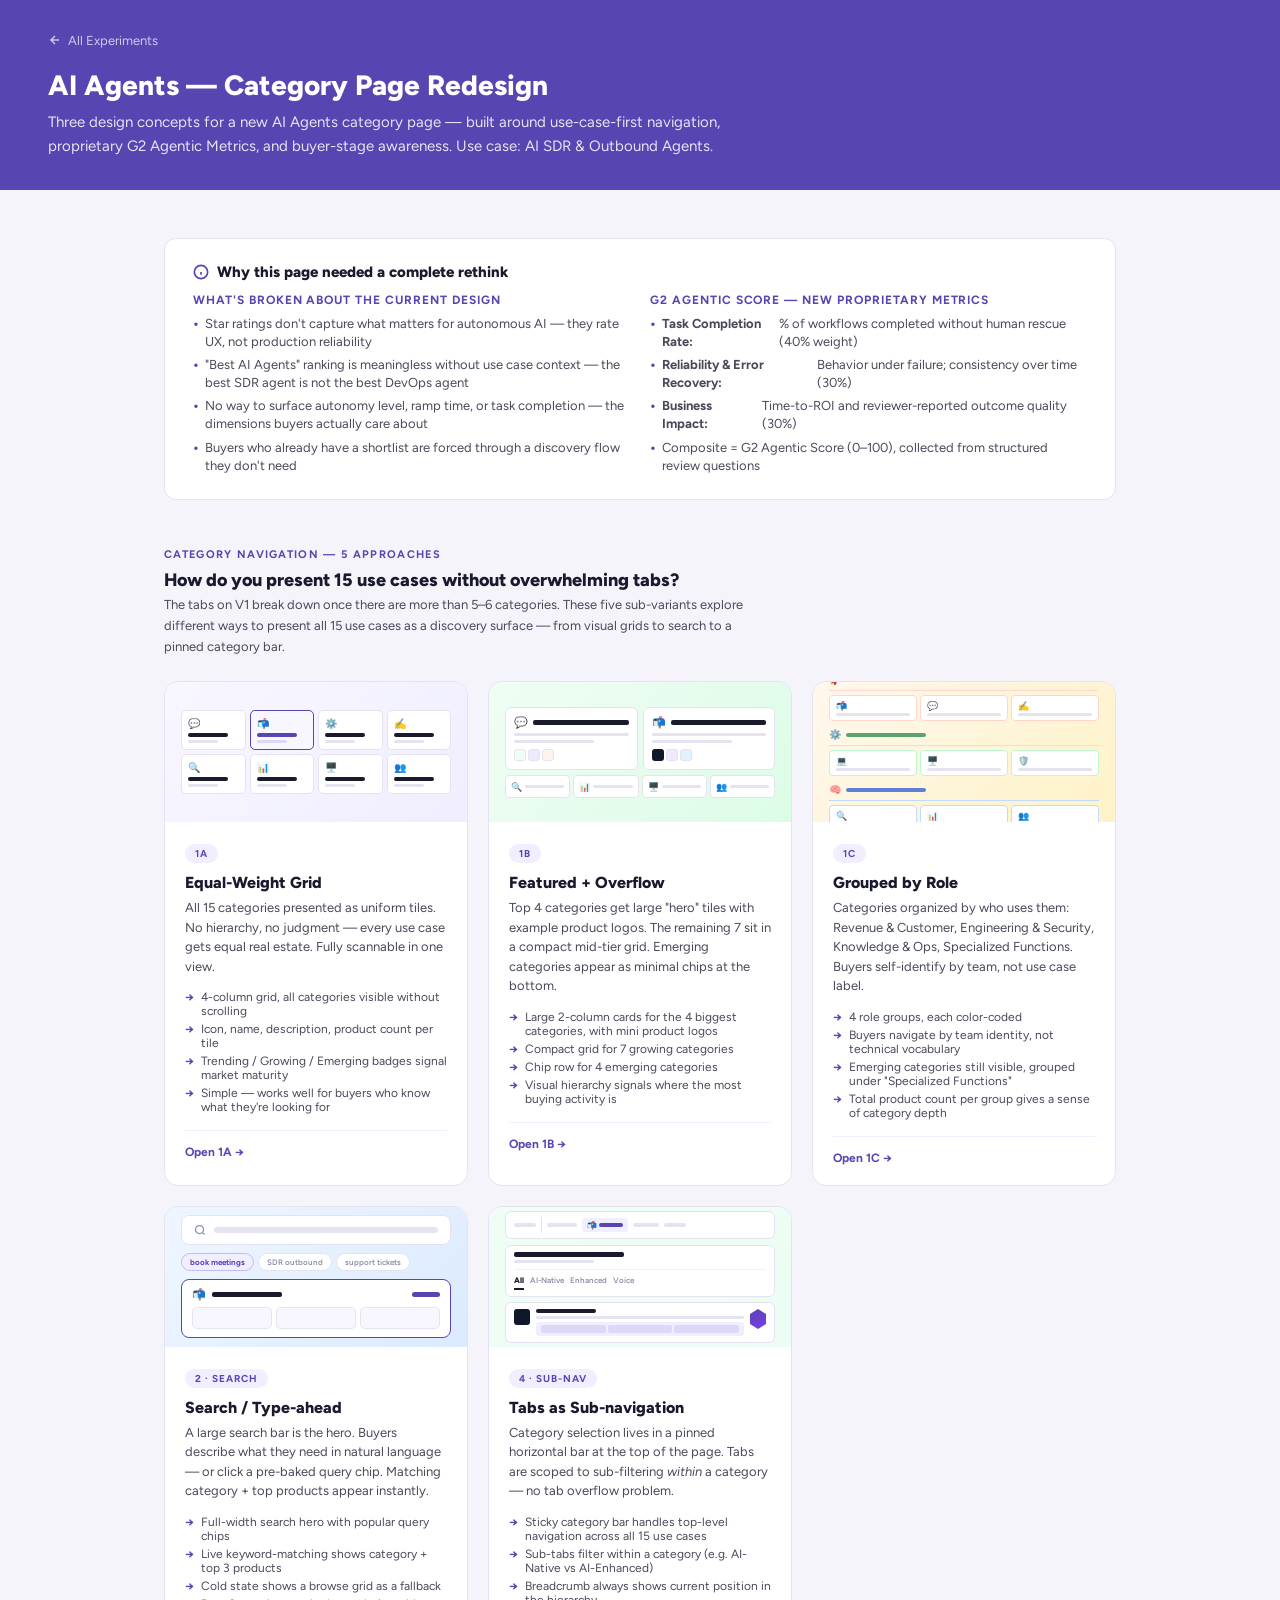
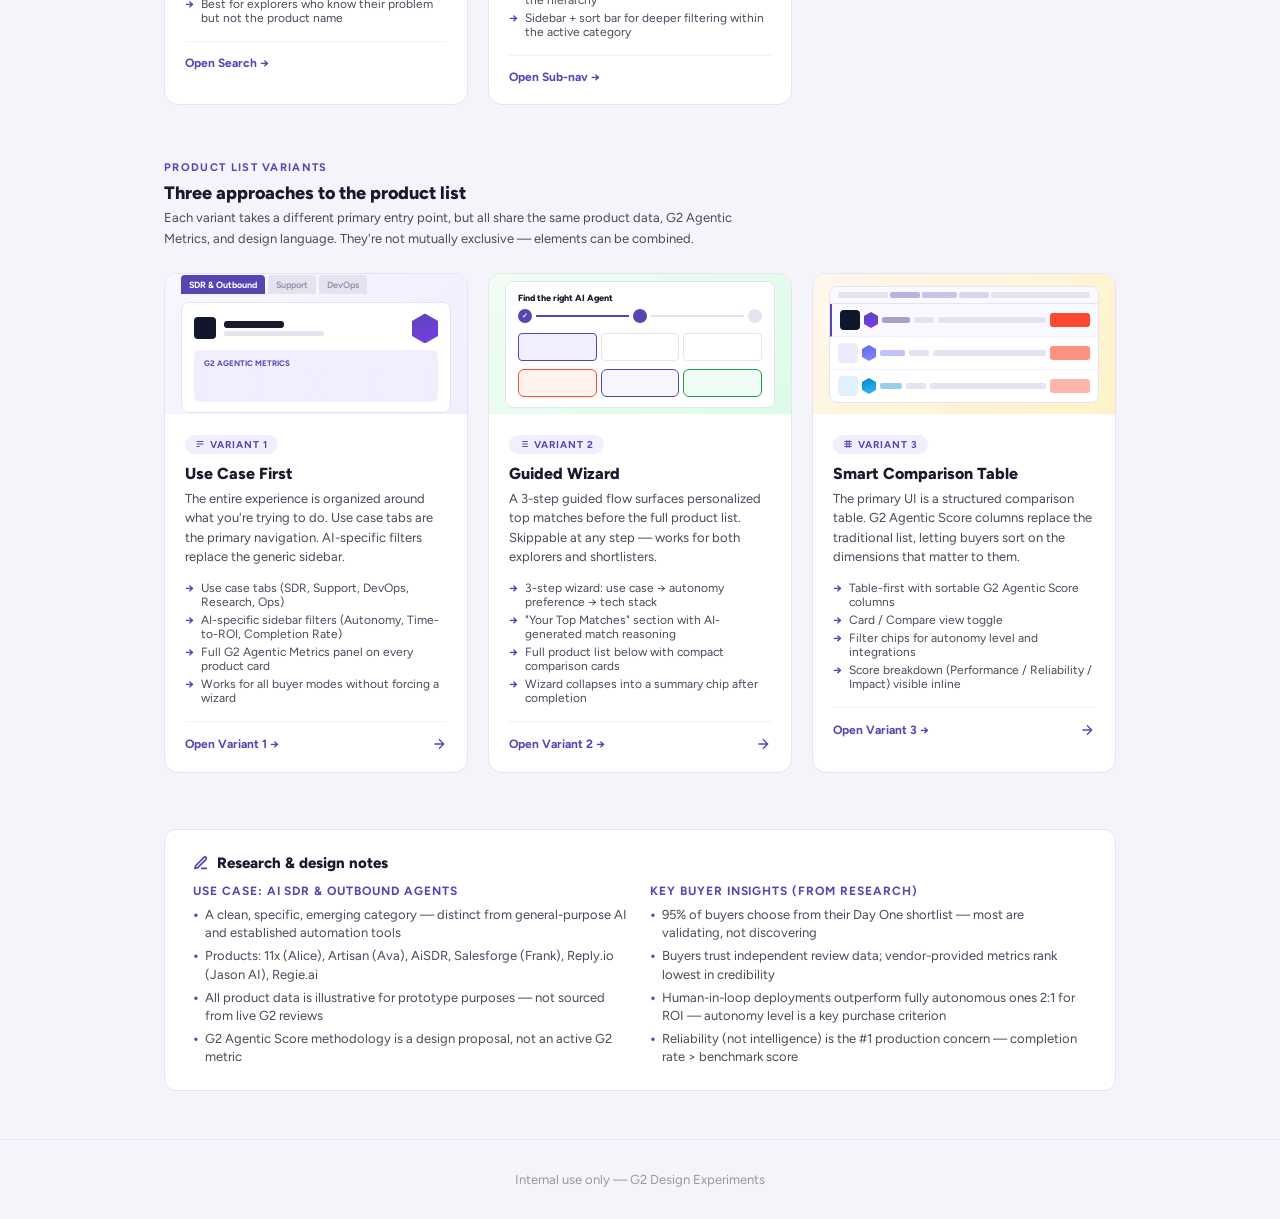
==== ai-agents/index.html @ 3d96dbea "Add Search/Type-ahead (v2-search) and Tabs-as-Sub-nav (v4-tabs-subnav) category navigation variants " ====
<!DOCTYPE html>
<html lang="en">
<head>
  <meta charset="utf-8" />
  <meta name="viewport" content="width=device-width, initial-scale=1" />
  <title>AI Agents Category Page — G2 Design Experiments</title>
  <link rel="preconnect" href="https://fonts.googleapis.com">
  <link href="https://fonts.googleapis.com/css2?family=Figtree:wght@400;500;600;700;800;900&display=swap" rel="stylesheet">
  <style>
    * { box-sizing: border-box; margin: 0; padding: 0; }
    body { font-family: Figtree, sans-serif; background: #f5f4fb; color: #1a1a2e; }
    header { background: #5746b2; color: white; padding: 32px 48px; }
    header a { color: rgba(255,255,255,0.7); text-decoration: none; font-size: 13px; display: inline-flex; align-items: center; gap: 6px; margin-bottom: 20px; }
    header a:hover { color: white; }
    header h1 { font-size: 28px; font-weight: 800; margin-bottom: 8px; }
    header .subtitle { font-size: 15px; opacity: 0.85; line-height: 1.6; max-width: 680px; }
    main { max-width: 1000px; margin: 48px auto; padding: 0 24px; }

    .section-label { font-size: 11px; font-weight: 700; text-transform: uppercase; letter-spacing: 0.12em; color: #5746b2; margin-bottom: 8px; }
    .section-title { font-size: 18px; font-weight: 800; color: #1a1a2e; margin-bottom: 4px; }
    .section-desc { font-size: 13px; color: #49495a; line-height: 1.6; margin-bottom: 24px; max-width: 600px; }

    /* Variant cards */
    .variants { display: grid; grid-template-columns: repeat(3, 1fr); gap: 20px; margin-bottom: 56px; }
    .variant-card { background: white; border: 1.5px solid #e5e3f0; border-radius: 14px; overflow: hidden; text-decoration: none; color: inherit; display: block; transition: border-color 0.15s, box-shadow 0.15s; }
    .variant-card:hover { border-color: #5746b2; box-shadow: 0 6px 24px rgba(87,70,178,0.14); }
    .variant-preview { height: 140px; display: flex; align-items: center; justify-content: center; padding: 16px; position: relative; overflow: hidden; }
    .variant-body { padding: 20px; }
    .variant-tag { display: inline-flex; align-items: center; gap: 5px; font-size: 10px; font-weight: 700; text-transform: uppercase; letter-spacing: 0.1em; background: #f0eeff; color: #5746b2; border-radius: 20px; padding: 3px 10px; margin-bottom: 10px; }
    .variant-card:hover .variant-tag { background: #5746b2; color: white; }
    .variant-title { font-size: 16px; font-weight: 800; margin-bottom: 6px; }
    .variant-desc { font-size: 13px; color: #49495a; line-height: 1.5; margin-bottom: 14px; }
    .variant-features { list-style: none; display: flex; flex-direction: column; gap: 4px; }
    .variant-features li { font-size: 12px; color: #49495a; display: flex; align-items: flex-start; gap: 7px; }
    .variant-features li::before { content: '→'; color: #5746b2; font-weight: 700; flex-shrink: 0; }
    .variant-cta { display: flex; align-items: center; justify-content: space-between; margin-top: 16px; padding-top: 14px; border-top: 1px solid #f0eeff; }
    .variant-cta span { font-size: 12px; font-weight: 700; color: #5746b2; }
    .variant-cta svg { color: #5746b2; }

    /* Mini preview mockups */
    .mock-card { background: white; border: 1px solid #e5e3f0; border-radius: 8px; padding: 10px 12px; width: 100%; }
    .mock-row { display: flex; align-items: center; gap: 8px; margin-bottom: 7px; }
    .mock-logo { width: 22px; height: 22px; border-radius: 4px; flex-shrink: 0; }
    .mock-name { height: 7px; background: #1a1a2e; border-radius: 3px; width: 60px; }
    .mock-badge { height: 7px; background: #ff492c; border-radius: 3px; width: 28px; opacity: 0.7; }
    .mock-score { width: 26px; height: 30px; clip-path: polygon(50% 0%, 100% 25%, 100% 75%, 50% 100%, 0% 75%, 0% 25%); background: linear-gradient(160deg,#5746b2,#7c3aed); margin-left: auto; }
    .mock-metric-row { display: flex; gap: 4px; margin-top: 6px; }
    .mock-metric { background: #f0eeff; border-radius: 4px; flex: 1; height: 20px; }
    .mock-bar-track { background: #e5e3f0; height: 3px; border-radius: 2px; margin-top: 5px; }
    .mock-bar { background: #5746b2; height: 100%; border-radius: 2px; }

    .mock-wizard { background: white; border: 1px solid #e5e3f0; border-radius: 8px; padding: 10px 12px; width: 100%; }
    .mock-steps { display: flex; gap: 4px; align-items: center; margin-bottom: 10px; }
    .mock-step-circle { width: 14px; height: 14px; border-radius: 50%; }
    .mock-step-line { flex: 1; height: 2px; background: #e5e3f0; }
    .mock-tiles { display: grid; grid-template-columns: repeat(3, 1fr); gap: 4px; margin-bottom: 8px; }
    .mock-tile { border: 1px solid #e5e3f0; border-radius: 4px; height: 28px; }
    .mock-tile.sel { border-color: #5746b2; background: #f0eeff; }
    .mock-match-row { display: flex; gap: 4px; }
    .mock-match { flex: 1; border: 1.5px solid #5746b2; border-radius: 6px; height: 28px; background: #f8f7ff; }

    .mock-table { background: white; border: 1px solid #e5e3f0; border-radius: 8px; overflow: hidden; width: 100%; }
    .mock-thead { background: #faf9ff; display: flex; gap: 2px; padding: 5px 8px; border-bottom: 1px solid #e5e3f0; }
    .mock-th { height: 6px; background: #e5e3f0; border-radius: 2px; }
    .mock-trow { display: flex; align-items: center; gap: 4px; padding: 6px 8px; border-bottom: 1px solid #f0eeff; }
    .mock-trow:last-child { border-bottom: none; }
    .mock-trow.highlight { background: #faf9ff; border-left: 2px solid #5746b2; }
    .mock-cell { height: 6px; background: #e5e3f0; border-radius: 2px; }
    .mock-hex-sm { width: 14px; height: 16px; clip-path: polygon(50% 0%, 100% 25%, 100% 75%, 50% 100%, 0% 75%, 0% 25%); background: linear-gradient(160deg,#5746b2,#7c3aed); flex-shrink: 0; }

    /* Context box */
    .context-box { background: white; border: 1.5px solid #e5e3f0; border-radius: 12px; padding: 24px 28px; margin-bottom: 48px; }
    .context-box h3 { font-size: 15px; font-weight: 800; margin-bottom: 12px; display: flex; align-items: center; gap: 8px; }
    .context-grid { display: grid; grid-template-columns: 1fr 1fr; gap: 20px; }
    .context-col h4 { font-size: 12px; font-weight: 700; text-transform: uppercase; letter-spacing: 0.08em; color: #5746b2; margin-bottom: 8px; }
    .context-col ul { list-style: none; display: flex; flex-direction: column; gap: 5px; }
    .context-col li { font-size: 13px; color: #49495a; display: flex; align-items: flex-start; gap: 6px; line-height: 1.4; }
    .context-col li::before { content: '•'; color: #5746b2; font-weight: 900; flex-shrink: 0; }

    footer { text-align: center; padding: 32px; font-size: 13px; color: #999; border-top: 1px solid #e5e3f0; margin-top: 32px; }
  </style>
</head>
<body>

<header>
  <a href="../index.html">
    <svg width="14" height="14" viewBox="0 0 24 24" fill="none" stroke="currentColor" stroke-width="2.5"><path d="M19 12H5M12 19l-7-7 7-7"/></svg>
    All Experiments
  </a>
  <h1>AI Agents — Category Page Redesign</h1>
  <p class="subtitle">Three design concepts for a new AI Agents category page — built around use-case-first navigation, proprietary G2 Agentic Metrics, and buyer-stage awareness. Use case: AI SDR &amp; Outbound Agents.</p>
</header>

<main>

  <!-- Context -->
  <div class="context-box">
    <h3>
      <svg width="16" height="16" viewBox="0 0 24 24" fill="none" stroke="#5746b2" stroke-width="2.5"><circle cx="12" cy="12" r="10"/><path d="M12 16v-4M12 8h.01"/></svg>
      Why this page needed a complete rethink
    </h3>
    <div class="context-grid">
      <div class="context-col">
        <h4>What's broken about the current design</h4>
        <ul>
          <li>Star ratings don't capture what matters for autonomous AI — they rate UX, not production reliability</li>
          <li>"Best AI Agents" ranking is meaningless without use case context — the best SDR agent is not the best DevOps agent</li>
          <li>No way to surface autonomy level, ramp time, or task completion — the dimensions buyers actually care about</li>
          <li>Buyers who already have a shortlist are forced through a discovery flow they don't need</li>
        </ul>
      </div>
      <div class="context-col">
        <h4>G2 Agentic Score — new proprietary metrics</h4>
        <ul>
          <li><strong>Task Completion Rate:</strong> % of workflows completed without human rescue (40% weight)</li>
          <li><strong>Reliability &amp; Error Recovery:</strong> Behavior under failure; consistency over time (30%)</li>
          <li><strong>Business Impact:</strong> Time-to-ROI and reviewer-reported outcome quality (30%)</li>
          <li>Composite = G2 Agentic Score (0–100), collected from structured review questions</li>
        </ul>
      </div>
    </div>
  </div>

  <!-- Category Navigation Sub-variants -->
  <div class="section-label">Category Navigation — 5 Approaches</div>
  <div class="section-title">How do you present 15 use cases without overwhelming tabs?</div>
  <p class="section-desc">The tabs on V1 break down once there are more than 5–6 categories. These five sub-variants explore different ways to present all 15 use cases as a discovery surface — from visual grids to search to a pinned category bar.</p>

  <div class="variants" style="margin-bottom:56px;grid-template-columns:repeat(3,1fr);">

    <!-- 1A -->
    <a class="variant-card" href="./v1a-category-grid.html">
      <div class="variant-preview" style="background:linear-gradient(135deg,#f8f7ff,#f0eeff);">
        <div style="width:100%;">
          <div style="display:grid;grid-template-columns:repeat(4,1fr);gap:4px;">
            <div style="background:white;border:1px solid #e5e3f0;border-radius:5px;padding:6px;display:flex;flex-direction:column;gap:3px;">
              <div style="font-size:10px;">💬</div>
              <div style="height:4px;background:#1a1a2e;border-radius:2px;width:80%;"></div>
              <div style="height:3px;background:#e5e3f0;border-radius:2px;width:60%;"></div>
            </div>
            <div style="background:white;border:1.5px solid #5746b2;border-radius:5px;padding:6px;display:flex;flex-direction:column;gap:3px;background:#f8f7ff;">
              <div style="font-size:10px;">📬</div>
              <div style="height:4px;background:#5746b2;border-radius:2px;width:80%;"></div>
              <div style="height:3px;background:#ddd8f8;border-radius:2px;width:60%;"></div>
            </div>
            <div style="background:white;border:1px solid #e5e3f0;border-radius:5px;padding:6px;display:flex;flex-direction:column;gap:3px;">
              <div style="font-size:10px;">⚙️</div>
              <div style="height:4px;background:#1a1a2e;border-radius:2px;width:80%;"></div>
              <div style="height:3px;background:#e5e3f0;border-radius:2px;width:60%;"></div>
            </div>
            <div style="background:white;border:1px solid #e5e3f0;border-radius:5px;padding:6px;display:flex;flex-direction:column;gap:3px;">
              <div style="font-size:10px;">✍️</div>
              <div style="height:4px;background:#1a1a2e;border-radius:2px;width:80%;"></div>
              <div style="height:3px;background:#e5e3f0;border-radius:2px;width:60%;"></div>
            </div>
            <div style="background:white;border:1px solid #e5e3f0;border-radius:5px;padding:6px;display:flex;flex-direction:column;gap:3px;">
              <div style="font-size:10px;">🔍</div>
              <div style="height:4px;background:#1a1a2e;border-radius:2px;width:80%;"></div>
              <div style="height:3px;background:#e5e3f0;border-radius:2px;width:60%;"></div>
            </div>
            <div style="background:white;border:1px solid #e5e3f0;border-radius:5px;padding:6px;display:flex;flex-direction:column;gap:3px;">
              <div style="font-size:10px;">📊</div>
              <div style="height:4px;background:#1a1a2e;border-radius:2px;width:80%;"></div>
              <div style="height:3px;background:#e5e3f0;border-radius:2px;width:60%;"></div>
            </div>
            <div style="background:white;border:1px solid #e5e3f0;border-radius:5px;padding:6px;display:flex;flex-direction:column;gap:3px;">
              <div style="font-size:10px;">🖥️</div>
              <div style="height:4px;background:#1a1a2e;border-radius:2px;width:80%;"></div>
              <div style="height:3px;background:#e5e3f0;border-radius:2px;width:60%;"></div>
            </div>
            <div style="background:white;border:1px solid #e5e3f0;border-radius:5px;padding:6px;display:flex;flex-direction:column;gap:3px;">
              <div style="font-size:10px;">👥</div>
              <div style="height:4px;background:#1a1a2e;border-radius:2px;width:80%;"></div>
              <div style="height:3px;background:#e5e3f0;border-radius:2px;width:60%;"></div>
            </div>
          </div>
        </div>
      </div>
      <div class="variant-body">
        <div class="variant-tag">1A</div>
        <div class="variant-title">Equal-Weight Grid</div>
        <div class="variant-desc">All 15 categories presented as uniform tiles. No hierarchy, no judgment — every use case gets equal real estate. Fully scannable in one view.</div>
        <ul class="variant-features">
          <li>4-column grid, all categories visible without scrolling</li>
          <li>Icon, name, description, product count per tile</li>
          <li>Trending / Growing / Emerging badges signal market maturity</li>
          <li>Simple — works well for buyers who know what they're looking for</li>
        </ul>
        <div class="variant-cta"><span>Open 1A →</span></div>
      </div>
    </a>

    <!-- 1B -->
    <a class="variant-card" href="./v1b-featured-grid.html">
      <div class="variant-preview" style="background:linear-gradient(135deg,#f0fdf4,#dcfce7);">
        <div style="width:100%;">
          <div style="display:grid;grid-template-columns:1fr 1fr;gap:5px;margin-bottom:5px;">
            <div style="background:white;border:1.5px solid #e5e3f0;border-radius:6px;padding:8px;display:flex;flex-direction:column;gap:4px;">
              <div style="display:flex;align-items:center;gap:5px;">
                <div style="font-size:11px;">💬</div>
                <div style="height:5px;background:#1a1a2e;border-radius:2px;flex:1;"></div>
              </div>
              <div style="height:3px;background:#e5e3f0;border-radius:2px;"></div>
              <div style="height:3px;background:#e5e3f0;border-radius:2px;width:70%;"></div>
              <div style="display:flex;gap:2px;margin-top:2px;">
                <div style="width:12px;height:12px;border-radius:3px;background:#f0fdf4;border:1px solid #e5e3f0;"></div>
                <div style="width:12px;height:12px;border-radius:3px;background:#ede9fe;border:1px solid #e5e3f0;"></div>
                <div style="width:12px;height:12px;border-radius:3px;background:#fff3f0;border:1px solid #e5e3f0;"></div>
              </div>
            </div>
            <div style="background:white;border:1.5px solid #e5e3f0;border-radius:6px;padding:8px;display:flex;flex-direction:column;gap:4px;">
              <div style="display:flex;align-items:center;gap:5px;">
                <div style="font-size:11px;">📬</div>
                <div style="height:5px;background:#1a1a2e;border-radius:2px;flex:1;"></div>
              </div>
              <div style="height:3px;background:#e5e3f0;border-radius:2px;"></div>
              <div style="height:3px;background:#e5e3f0;border-radius:2px;width:70%;"></div>
              <div style="display:flex;gap:2px;margin-top:2px;">
                <div style="width:12px;height:12px;border-radius:3px;background:#0f172a;"></div>
                <div style="width:12px;height:12px;border-radius:3px;background:#ede9fe;border:1px solid #e5e3f0;"></div>
                <div style="width:12px;height:12px;border-radius:3px;background:#e0f2fe;border:1px solid #e5e3f0;"></div>
              </div>
            </div>
          </div>
          <div style="display:grid;grid-template-columns:repeat(4,1fr);gap:3px;">
            <div style="background:white;border:1px solid #e5e3f0;border-radius:4px;padding:5px;display:flex;align-items:center;gap:3px;">
              <span style="font-size:9px;">🔍</span><div style="height:3px;background:#e5e3f0;border-radius:2px;flex:1;"></div>
            </div>
            <div style="background:white;border:1px solid #e5e3f0;border-radius:4px;padding:5px;display:flex;align-items:center;gap:3px;">
              <span style="font-size:9px;">📊</span><div style="height:3px;background:#e5e3f0;border-radius:2px;flex:1;"></div>
            </div>
            <div style="background:white;border:1px solid #e5e3f0;border-radius:4px;padding:5px;display:flex;align-items:center;gap:3px;">
              <span style="font-size:9px;">🖥️</span><div style="height:3px;background:#e5e3f0;border-radius:2px;flex:1;"></div>
            </div>
            <div style="background:white;border:1px solid #e5e3f0;border-radius:4px;padding:5px;display:flex;align-items:center;gap:3px;">
              <span style="font-size:9px;">👥</span><div style="height:3px;background:#e5e3f0;border-radius:2px;flex:1;"></div>
            </div>
          </div>
        </div>
      </div>
      <div class="variant-body">
        <div class="variant-tag">1B</div>
        <div class="variant-title">Featured + Overflow</div>
        <div class="variant-desc">Top 4 categories get large "hero" tiles with example product logos. The remaining 7 sit in a compact mid-tier grid. Emerging categories appear as minimal chips at the bottom.</div>
        <ul class="variant-features">
          <li>Large 2-column cards for the 4 biggest categories, with mini product logos</li>
          <li>Compact grid for 7 growing categories</li>
          <li>Chip row for 4 emerging categories</li>
          <li>Visual hierarchy signals where the most buying activity is</li>
        </ul>
        <div class="variant-cta"><span>Open 1B →</span></div>
      </div>
    </a>

    <!-- 1C -->
    <a class="variant-card" href="./v1c-grouped-by-role.html">
      <div class="variant-preview" style="background:linear-gradient(135deg,#fff7ed,#fef3c7);">
        <div style="width:100%;">
          <div style="margin-bottom:7px;">
            <div style="display:flex;align-items:center;gap:5px;margin-bottom:4px;padding-bottom:4px;border-bottom:1.5px solid #ffd5cc;">
              <div style="font-size:10px;">🚀</div>
              <div style="height:4px;background:#c2410c;border-radius:2px;width:80px;opacity:0.7;"></div>
            </div>
            <div style="display:flex;gap:3px;">
              <div style="background:white;border:1px solid #ffd5cc;border-radius:4px;padding:4px 6px;display:flex;flex-direction:column;gap:2px;flex:1;">
                <span style="font-size:9px;">📬</span><div style="height:3px;background:#e5e3f0;border-radius:2px;"></div>
              </div>
              <div style="background:white;border:1px solid #ffd5cc;border-radius:4px;padding:4px 6px;display:flex;flex-direction:column;gap:2px;flex:1;">
                <span style="font-size:9px;">💬</span><div style="height:3px;background:#e5e3f0;border-radius:2px;"></div>
              </div>
              <div style="background:white;border:1px solid #ffd5cc;border-radius:4px;padding:4px 6px;display:flex;flex-direction:column;gap:2px;flex:1;">
                <span style="font-size:9px;">✍️</span><div style="height:3px;background:#e5e3f0;border-radius:2px;"></div>
              </div>
            </div>
          </div>
          <div style="margin-bottom:7px;">
            <div style="display:flex;align-items:center;gap:5px;margin-bottom:4px;padding-bottom:4px;border-bottom:1.5px solid #bbf7d0;">
              <div style="font-size:10px;">⚙️</div>
              <div style="height:4px;background:#15803d;border-radius:2px;width:80px;opacity:0.7;"></div>
            </div>
            <div style="display:flex;gap:3px;">
              <div style="background:white;border:1px solid #bbf7d0;border-radius:4px;padding:4px 6px;display:flex;flex-direction:column;gap:2px;flex:1;">
                <span style="font-size:9px;">💻</span><div style="height:3px;background:#e5e3f0;border-radius:2px;"></div>
              </div>
              <div style="background:white;border:1px solid #bbf7d0;border-radius:4px;padding:4px 6px;display:flex;flex-direction:column;gap:2px;flex:1;">
                <span style="font-size:9px;">🖥️</span><div style="height:3px;background:#e5e3f0;border-radius:2px;"></div>
              </div>
              <div style="background:white;border:1px solid #bbf7d0;border-radius:4px;padding:4px 6px;display:flex;flex-direction:column;gap:2px;flex:1;">
                <span style="font-size:9px;">🛡️</span><div style="height:3px;background:#e5e3f0;border-radius:2px;"></div>
              </div>
            </div>
          </div>
          <div>
            <div style="display:flex;align-items:center;gap:5px;margin-bottom:4px;padding-bottom:4px;border-bottom:1.5px solid #bfdbfe;">
              <div style="font-size:10px;">🧠</div>
              <div style="height:4px;background:#1d4ed8;border-radius:2px;width:80px;opacity:0.7;"></div>
            </div>
            <div style="display:flex;gap:3px;">
              <div style="background:white;border:1px solid #bfdbfe;border-radius:4px;padding:4px 6px;display:flex;flex-direction:column;gap:2px;flex:1;">
                <span style="font-size:9px;">🔍</span><div style="height:3px;background:#e5e3f0;border-radius:2px;"></div>
              </div>
              <div style="background:white;border:1px solid #bfdbfe;border-radius:4px;padding:4px 6px;display:flex;flex-direction:column;gap:2px;flex:1;">
                <span style="font-size:9px;">📊</span><div style="height:3px;background:#e5e3f0;border-radius:2px;"></div>
              </div>
              <div style="background:white;border:1px solid #bfdbfe;border-radius:4px;padding:4px 6px;display:flex;flex-direction:column;gap:2px;flex:1;">
                <span style="font-size:9px;">👥</span><div style="height:3px;background:#e5e3f0;border-radius:2px;"></div>
              </div>
            </div>
          </div>
        </div>
      </div>
      <div class="variant-body">
        <div class="variant-tag">1C</div>
        <div class="variant-title">Grouped by Role</div>
        <div class="variant-desc">Categories organized by who uses them: Revenue &amp; Customer, Engineering &amp; Security, Knowledge &amp; Ops, Specialized Functions. Buyers self-identify by team, not use case label.</div>
        <ul class="variant-features">
          <li>4 role groups, each color-coded</li>
          <li>Buyers navigate by team identity, not technical vocabulary</li>
          <li>Emerging categories still visible, grouped under "Specialized Functions"</li>
          <li>Total product count per group gives a sense of category depth</li>
        </ul>
        <div class="variant-cta"><span>Open 1C →</span></div>
      </div>
    </a>

    <!-- V2-Search -->
    <a class="variant-card" href="./v2-search.html">
      <div class="variant-preview" style="background:linear-gradient(135deg,#eff6ff,#dbeafe);">
        <div style="width:100%;">
          <!-- Search bar hero -->
          <div style="background:white;border:1.5px solid #e5e3f0;border-radius:8px;padding:8px 12px;display:flex;align-items:center;gap:8px;margin-bottom:8px;">
            <svg width="12" height="12" viewBox="0 0 24 24" fill="none" stroke="#8b8fa8" stroke-width="2.5"><circle cx="11" cy="11" r="8"/><path d="m21 21-4.35-4.35"/></svg>
            <div style="height:6px;background:#e5e3f0;border-radius:3px;flex:1;"></div>
          </div>
          <!-- Query chips -->
          <div style="display:flex;gap:4px;margin-bottom:8px;flex-wrap:wrap;">
            <div style="background:#f0eeff;border:1px solid #c4bbf0;border-radius:20px;padding:3px 8px;font-size:8px;font-weight:700;color:#5746b2;">book meetings</div>
            <div style="background:white;border:1px solid #e5e3f0;border-radius:20px;padding:3px 8px;font-size:8px;font-weight:600;color:#8b8fa8;">SDR outbound</div>
            <div style="background:white;border:1px solid #e5e3f0;border-radius:20px;padding:3px 8px;font-size:8px;font-weight:600;color:#8b8fa8;">support tickets</div>
          </div>
          <!-- Result panel -->
          <div style="background:white;border:1.5px solid #5746b2;border-radius:8px;padding:8px 10px;">
            <div style="display:flex;align-items:center;gap:6px;margin-bottom:6px;">
              <span style="font-size:11px;">📬</span>
              <div style="height:5px;background:#1a1a2e;border-radius:2px;width:70px;"></div>
              <div style="height:5px;background:#5746b2;border-radius:10px;width:28px;margin-left:auto;"></div>
            </div>
            <div style="display:flex;gap:4px;">
              <div style="flex:1;background:#f8f7ff;border:1px solid #e5e3f0;border-radius:5px;height:22px;"></div>
              <div style="flex:1;background:#f8f7ff;border:1px solid #e5e3f0;border-radius:5px;height:22px;"></div>
              <div style="flex:1;background:#f8f7ff;border:1px solid #e5e3f0;border-radius:5px;height:22px;"></div>
            </div>
          </div>
        </div>
      </div>
      <div class="variant-body">
        <div class="variant-tag">2 · Search</div>
        <div class="variant-title">Search / Type-ahead</div>
        <div class="variant-desc">A large search bar is the hero. Buyers describe what they need in natural language — or click a pre-baked query chip. Matching category + top products appear instantly.</div>
        <ul class="variant-features">
          <li>Full-width search hero with popular query chips</li>
          <li>Live keyword-matching shows category + top 3 products</li>
          <li>Cold state shows a browse grid as a fallback</li>
          <li>Best for explorers who know their problem but not the product name</li>
        </ul>
        <div class="variant-cta"><span>Open Search →</span></div>
      </div>
    </a>

    <!-- V4-Tabs-Subnav -->
    <a class="variant-card" href="./v4-tabs-subnav.html">
      <div class="variant-preview" style="background:linear-gradient(135deg,#f0fdf4,#ecfdf5);">
        <div style="width:100%;">
          <!-- Pinned category bar -->
          <div style="background:white;border:1px solid #e5e3f0;border-radius:6px;padding:5px 8px;display:flex;align-items:center;gap:5px;margin-bottom:6px;">
            <div style="height:4px;background:#e5e3f0;border-radius:2px;width:22px;"></div>
            <div style="height:16px;width:1px;background:#e5e3f0;"></div>
            <div style="height:4px;background:#e5e3f0;border-radius:2px;width:30px;"></div>
            <div style="background:#f0eeff;border-radius:3px;padding:2px 5px;display:flex;align-items:center;gap:2px;">
              <span style="font-size:8px;">📬</span>
              <div style="height:4px;background:#5746b2;border-radius:2px;width:24px;"></div>
            </div>
            <div style="height:4px;background:#e5e3f0;border-radius:2px;width:26px;"></div>
            <div style="height:4px;background:#e5e3f0;border-radius:2px;width:22px;"></div>
          </div>
          <!-- Category-scoped header with sub-tabs -->
          <div style="background:white;border:1px solid #e5e3f0;border-radius:6px;padding:6px 8px;margin-bottom:5px;">
            <div style="height:5px;background:#1a1a2e;border-radius:2px;width:110px;margin-bottom:3px;"></div>
            <div style="height:3px;background:#e5e3f0;border-radius:2px;width:80px;margin-bottom:6px;"></div>
            <!-- Sub-tabs -->
            <div style="display:flex;gap:6px;border-top:1px solid #f0eeff;padding-top:5px;">
              <div style="font-size:8px;font-weight:800;color:#1a1a2e;border-bottom:2px solid #1a1a2e;padding-bottom:3px;">All</div>
              <div style="font-size:8px;font-weight:600;color:#8b8fa8;padding-bottom:3px;">AI-Native</div>
              <div style="font-size:8px;font-weight:600;color:#8b8fa8;padding-bottom:3px;">Enhanced</div>
              <div style="font-size:8px;font-weight:600;color:#8b8fa8;padding-bottom:3px;">Voice</div>
            </div>
          </div>
          <!-- Mini product card -->
          <div style="background:white;border:1px solid #e5e3f0;border-radius:6px;padding:6px 8px;display:flex;gap:6px;align-items:flex-start;">
            <div style="width:16px;height:16px;background:#0f172a;border-radius:3px;flex-shrink:0;"></div>
            <div style="flex:1;">
              <div style="height:4px;background:#1a1a2e;border-radius:2px;width:60px;margin-bottom:3px;"></div>
              <div style="background:#e5e3f0;height:3px;border-radius:2px;width:100%;margin-bottom:3px;"></div>
              <div style="background:#f0eeff;border-radius:3px;padding:3px 5px;">
                <div style="display:flex;gap:2px;">
                  <div style="flex:1;background:#ddd8f8;border-radius:2px;height:8px;"></div>
                  <div style="flex:1;background:#ddd8f8;border-radius:2px;height:8px;"></div>
                  <div style="flex:1;background:#ddd8f8;border-radius:2px;height:8px;"></div>
                </div>
              </div>
            </div>
            <div style="width:16px;height:20px;clip-path:polygon(50% 0%,100% 25%,100% 75%,50% 100%,0% 75%,0% 25%);background:linear-gradient(160deg,#5746b2,#7c3aed);flex-shrink:0;"></div>
          </div>
        </div>
      </div>
      <div class="variant-body">
        <div class="variant-tag">4 · Sub-nav</div>
        <div class="variant-title">Tabs as Sub-navigation</div>
        <div class="variant-desc">Category selection lives in a pinned horizontal bar at the top of the page. Tabs are scoped to sub-filtering <em>within</em> a category — no tab overflow problem.</div>
        <ul class="variant-features">
          <li>Sticky category bar handles top-level navigation across all 15 use cases</li>
          <li>Sub-tabs filter within a category (e.g. AI-Native vs AI-Enhanced)</li>
          <li>Breadcrumb always shows current position in the hierarchy</li>
          <li>Sidebar + sort bar for deeper filtering within the active category</li>
        </ul>
        <div class="variant-cta"><span>Open Sub-nav →</span></div>
      </div>
    </a>

  </div>

  <!-- Variants -->
  <div class="section-label">Product List Variants</div>
  <div class="section-title">Three approaches to the product list</div>
  <p class="section-desc">Each variant takes a different primary entry point, but all share the same product data, G2 Agentic Metrics, and design language. They're not mutually exclusive — elements can be combined.</p>

  <div class="variants">

    <!-- V1 -->
    <a class="variant-card" href="./v1-use-case-first.html">
      <div class="variant-preview" style="background:linear-gradient(135deg,#f8f7ff,#f0eeff);">
        <!-- Mini card mockup -->
        <div style="width:100%;">
          <!-- Tabs mockup -->
          <div style="display:flex;gap:3px;margin-bottom:8px;">
            <div style="background:#5746b2;color:white;border-radius:4px 4px 0 0;padding:4px 8px;font-size:9px;font-weight:700;">SDR &amp; Outbound</div>
            <div style="background:#e5e3f0;border-radius:4px 4px 0 0;padding:4px 8px;font-size:9px;color:#8b8fa8;font-weight:600;">Support</div>
            <div style="background:#e5e3f0;border-radius:4px 4px 0 0;padding:4px 8px;font-size:9px;color:#8b8fa8;font-weight:600;">DevOps</div>
          </div>
          <div class="mock-card">
            <div class="mock-row">
              <div class="mock-logo" style="background:#0f172a;"></div>
              <div>
                <div class="mock-name"></div>
                <div style="margin-top:3px;height:5px;background:#e5e3f0;border-radius:2px;width:100px;"></div>
              </div>
              <div class="mock-score"></div>
            </div>
            <div style="background:#f0eeff;border-radius:6px;padding:8px 10px;">
              <div style="font-size:8px;font-weight:700;color:#5746b2;margin-bottom:5px;">G2 AGENTIC METRICS</div>
              <div class="mock-metric-row">
                <div class="mock-metric"></div>
                <div class="mock-metric"></div>
                <div class="mock-metric"></div>
                <div class="mock-metric"></div>
              </div>
            </div>
          </div>
        </div>
      </div>
      <div class="variant-body">
        <div class="variant-tag">
          <svg width="10" height="10" viewBox="0 0 24 24" fill="none" stroke="currentColor" stroke-width="2.5"><path d="M4 6h16M4 12h16M4 18h7"/></svg>
          Variant 1
        </div>
        <div class="variant-title">Use Case First</div>
        <div class="variant-desc">The entire experience is organized around what you're trying to do. Use case tabs are the primary navigation. AI-specific filters replace the generic sidebar.</div>
        <ul class="variant-features">
          <li>Use case tabs (SDR, Support, DevOps, Research, Ops)</li>
          <li>AI-specific sidebar filters (Autonomy, Time-to-ROI, Completion Rate)</li>
          <li>Full G2 Agentic Metrics panel on every product card</li>
          <li>Works for all buyer modes without forcing a wizard</li>
        </ul>
        <div class="variant-cta">
          <span>Open Variant 1 →</span>
          <svg width="16" height="16" viewBox="0 0 24 24" fill="none" stroke="currentColor" stroke-width="2"><path d="M5 12h14M12 5l7 7-7 7"/></svg>
        </div>
      </div>
    </a>

    <!-- V2 -->
    <a class="variant-card" href="./v2-wizard.html">
      <div class="variant-preview" style="background:linear-gradient(135deg,#f0fdf4,#dcfce7);">
        <div style="width:100%;">
          <div class="mock-wizard">
            <div style="font-size:9px;font-weight:800;color:#1a1a2e;margin-bottom:6px;">Find the right AI Agent</div>
            <div class="mock-steps">
              <div class="mock-step-circle" style="background:#5746b2;width:14px;height:14px;border-radius:50%;display:flex;align-items:center;justify-content:center;"><span style="font-size:7px;color:white;font-weight:800;">✓</span></div>
              <div class="mock-step-line" style="background:#5746b2;"></div>
              <div class="mock-step-circle" style="background:#5746b2;"></div>
              <div class="mock-step-line"></div>
              <div class="mock-step-circle" style="background:#e5e3f0;"></div>
            </div>
            <div class="mock-tiles">
              <div class="mock-tile sel"></div>
              <div class="mock-tile"></div>
              <div class="mock-tile"></div>
            </div>
            <div class="mock-match-row">
              <div class="mock-match" style="border-color:#ff492c;background:#fff3f0;"></div>
              <div class="mock-match"></div>
              <div class="mock-match" style="border-color:#16a34a;background:#f0fdf4;"></div>
            </div>
          </div>
        </div>
      </div>
      <div class="variant-body">
        <div class="variant-tag">
          <svg width="10" height="10" viewBox="0 0 24 24" fill="none" stroke="currentColor" stroke-width="2.5"><path d="M8 6h13M8 12h13M8 18h13M3 6h.01M3 12h.01M3 18h.01"/></svg>
          Variant 2
        </div>
        <div class="variant-title">Guided Wizard</div>
        <div class="variant-desc">A 3-step guided flow surfaces personalized top matches before the full product list. Skippable at any step — works for both explorers and shortlisters.</div>
        <ul class="variant-features">
          <li>3-step wizard: use case → autonomy preference → tech stack</li>
          <li>"Your Top Matches" section with AI-generated match reasoning</li>
          <li>Full product list below with compact comparison cards</li>
          <li>Wizard collapses into a summary chip after completion</li>
        </ul>
        <div class="variant-cta">
          <span>Open Variant 2 →</span>
          <svg width="16" height="16" viewBox="0 0 24 24" fill="none" stroke="currentColor" stroke-width="2"><path d="M5 12h14M12 5l7 7-7 7"/></svg>
        </div>
      </div>
    </a>

    <!-- V3 -->
    <a class="variant-card" href="./v3-comparison.html">
      <div class="variant-preview" style="background:linear-gradient(135deg,#fff7ed,#fef3c7);">
        <div style="width:100%;">
          <div class="mock-table">
            <div class="mock-thead">
              <div class="mock-th" style="width:50px;"></div>
              <div class="mock-th" style="width:30px;background:#5746b2;opacity:0.4;"></div>
              <div class="mock-th" style="width:35px;background:#5746b2;opacity:0.3;"></div>
              <div class="mock-th" style="width:30px;background:#5746b2;opacity:0.2;"></div>
              <div class="mock-th" style="flex:1;"></div>
            </div>
            <div class="mock-trow highlight">
              <div style="width:20px;height:20px;background:#0f172a;border-radius:4px;flex-shrink:0;"></div>
              <div class="mock-hex-sm"></div>
              <div class="mock-cell" style="width:28px;background:#5746b2;opacity:0.5;"></div>
              <div class="mock-cell" style="width:20px;"></div>
              <div class="mock-cell" style="flex:1;"></div>
              <div style="width:40px;height:14px;background:#ff492c;border-radius:3px;flex-shrink:0;"></div>
            </div>
            <div class="mock-trow">
              <div style="width:20px;height:20px;background:#ede9fe;border-radius:4px;flex-shrink:0;"></div>
              <div class="mock-hex-sm" style="background:linear-gradient(160deg,#6366f1,#818cf8);"></div>
              <div class="mock-cell" style="width:25px;background:#6366f1;opacity:0.4;"></div>
              <div class="mock-cell" style="width:20px;"></div>
              <div class="mock-cell" style="flex:1;"></div>
              <div style="width:40px;height:14px;background:#ff492c;border-radius:3px;flex-shrink:0;opacity:0.6;"></div>
            </div>
            <div class="mock-trow">
              <div style="width:20px;height:20px;background:#e0f2fe;border-radius:4px;flex-shrink:0;"></div>
              <div class="mock-hex-sm" style="background:linear-gradient(160deg,#0284c7,#38bdf8);"></div>
              <div class="mock-cell" style="width:22px;background:#0284c7;opacity:0.4;"></div>
              <div class="mock-cell" style="width:20px;"></div>
              <div class="mock-cell" style="flex:1;"></div>
              <div style="width:40px;height:14px;background:#ff492c;border-radius:3px;flex-shrink:0;opacity:0.4;"></div>
            </div>
          </div>
        </div>
      </div>
      <div class="variant-body">
        <div class="variant-tag">
          <svg width="10" height="10" viewBox="0 0 24 24" fill="none" stroke="currentColor" stroke-width="2.5"><path d="M3 6h18M3 12h18M3 18h18M9 3v18M15 3v18"/></svg>
          Variant 3
        </div>
        <div class="variant-title">Smart Comparison Table</div>
        <div class="variant-desc">The primary UI is a structured comparison table. G2 Agentic Score columns replace the traditional list, letting buyers sort on the dimensions that matter to them.</div>
        <ul class="variant-features">
          <li>Table-first with sortable G2 Agentic Score columns</li>
          <li>Card / Compare view toggle</li>
          <li>Filter chips for autonomy level and integrations</li>
          <li>Score breakdown (Performance / Reliability / Impact) visible inline</li>
        </ul>
        <div class="variant-cta">
          <span>Open Variant 3 →</span>
          <svg width="16" height="16" viewBox="0 0 24 24" fill="none" stroke="currentColor" stroke-width="2"><path d="M5 12h14M12 5l7 7-7 7"/></svg>
        </div>
      </div>
    </a>

  </div>

  <!-- Research context note -->
  <div class="context-box">
    <h3>
      <svg width="16" height="16" viewBox="0 0 24 24" fill="none" stroke="#5746b2" stroke-width="2.5"><path d="M12 20h9M16.5 3.5a2.121 2.121 0 013 3L7 19l-4 1 1-4L16.5 3.5z"/></svg>
      Research &amp; design notes
    </h3>
    <div class="context-grid">
      <div class="context-col">
        <h4>Use case: AI SDR &amp; Outbound Agents</h4>
        <ul>
          <li>A clean, specific, emerging category — distinct from general-purpose AI and established automation tools</li>
          <li>Products: 11x (Alice), Artisan (Ava), AiSDR, Salesforge (Frank), Reply.io (Jason AI), Regie.ai</li>
          <li>All product data is illustrative for prototype purposes — not sourced from live G2 reviews</li>
          <li>G2 Agentic Score methodology is a design proposal, not an active G2 metric</li>
        </ul>
      </div>
      <div class="context-col">
        <h4>Key buyer insights (from research)</h4>
        <ul>
          <li>95% of buyers choose from their Day One shortlist — most are validating, not discovering</li>
          <li>Buyers trust independent review data; vendor-provided metrics rank lowest in credibility</li>
          <li>Human-in-loop deployments outperform fully autonomous ones 2:1 for ROI — autonomy level is a key purchase criterion</li>
          <li>Reliability (not intelligence) is the #1 production concern — completion rate &gt; benchmark score</li>
        </ul>
      </div>
    </div>
  </div>

</main>

<footer>Internal use only — G2 Design Experiments</footer>
</body>
</html>
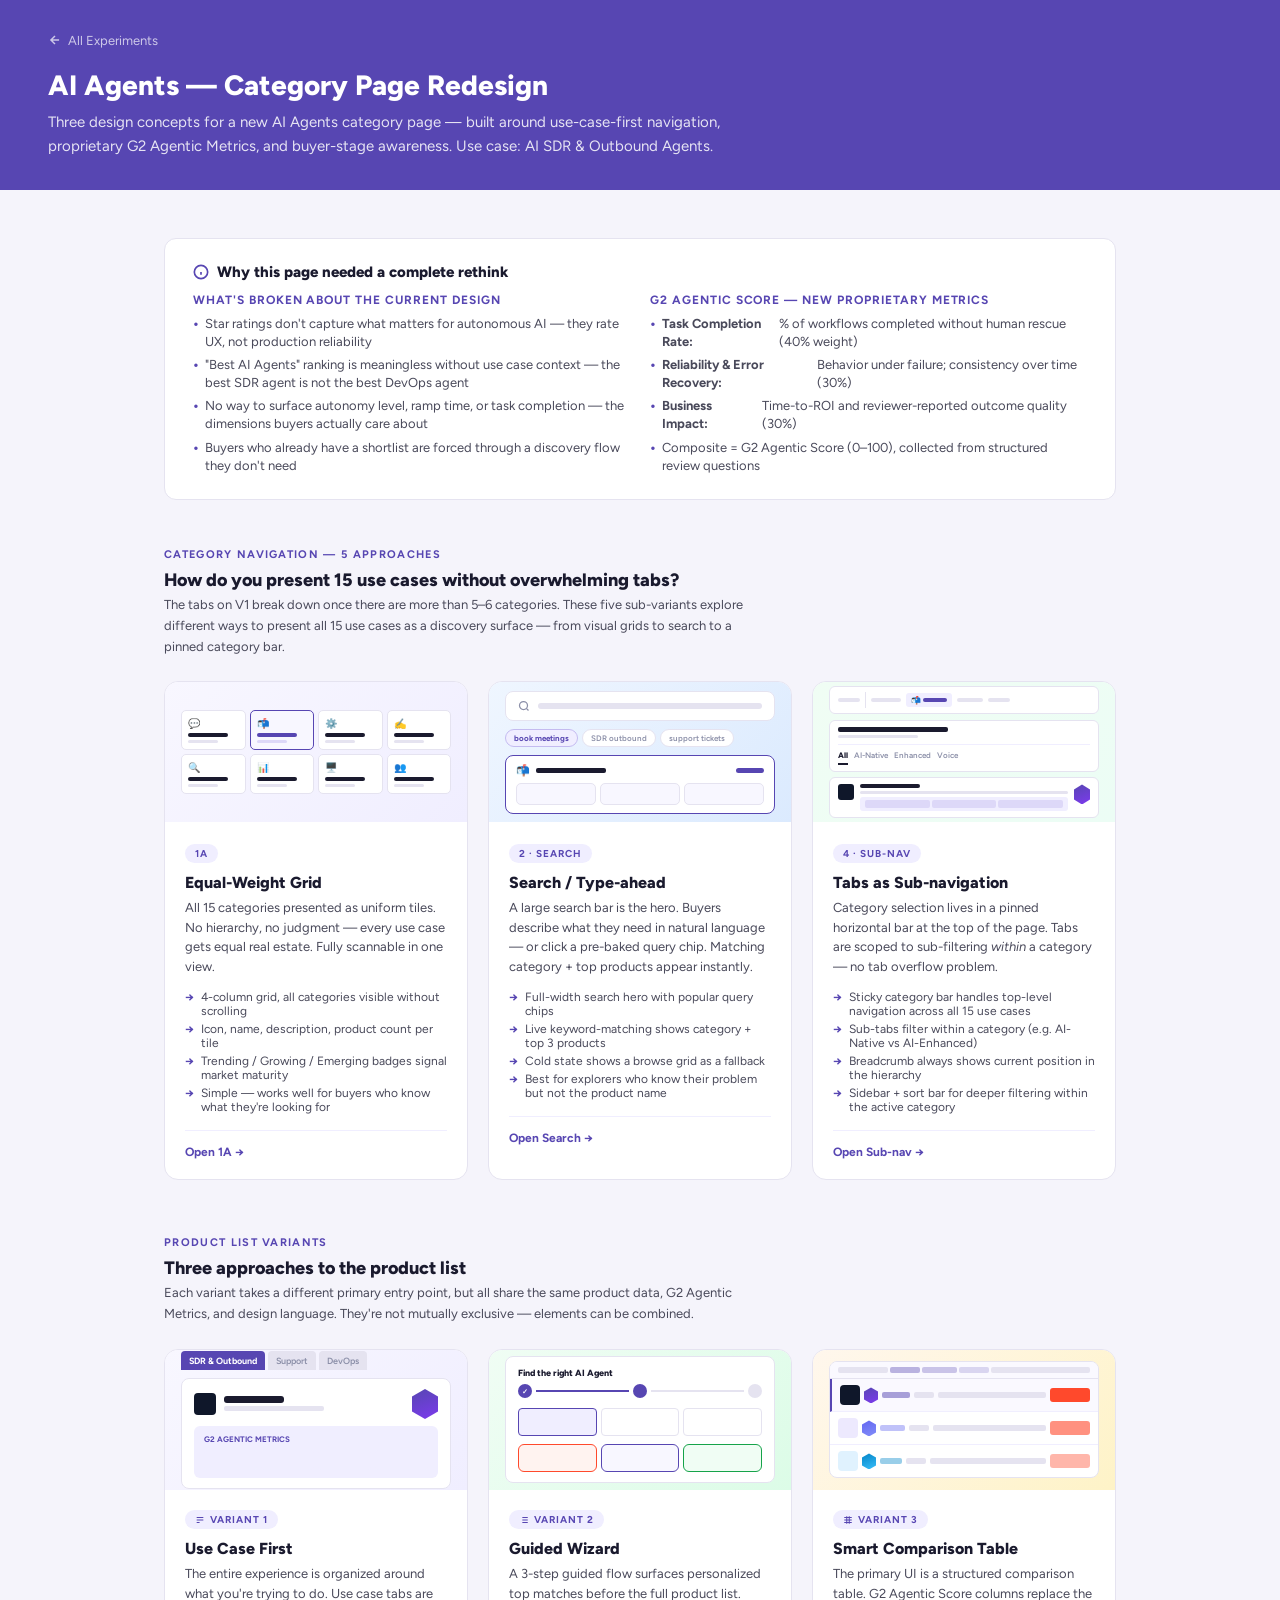
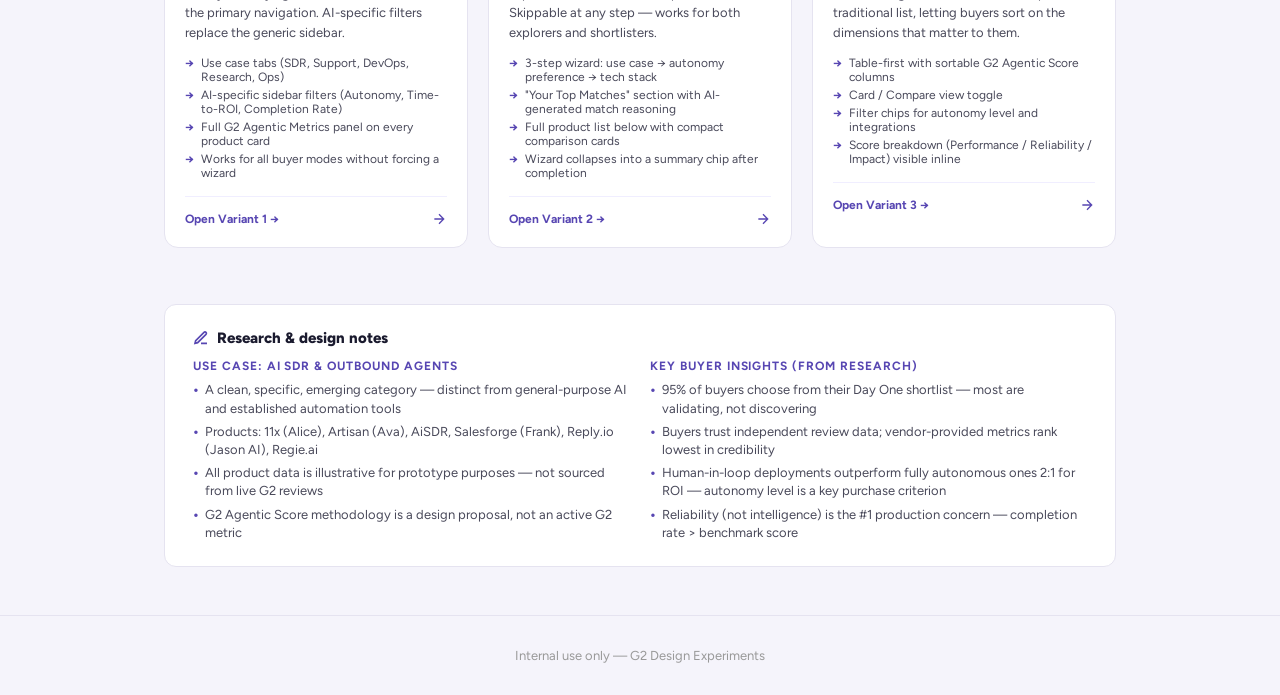
==== commit 983e804f: "Merge search type-ahead into 1A category grid; hide 1B and 1C from hub - v1a-category-grid.html: cen" ====
--- a/ai-agents/index.html
+++ b/ai-agents/index.html
@@ -191,7 +191,7 @@
     </a>
 
     <!-- 1B -->
-    <a class="variant-card" href="./v1b-featured-grid.html">
+    <a class="variant-card" href="./v1b-featured-grid.html" style="display:none;">
       <div class="variant-preview" style="background:linear-gradient(135deg,#f0fdf4,#dcfce7);">
         <div style="width:100%;">
           <div style="display:grid;grid-template-columns:1fr 1fr;gap:5px;margin-bottom:5px;">
@@ -253,7 +253,7 @@
     </a>
 
     <!-- 1C -->
-    <a class="variant-card" href="./v1c-grouped-by-role.html">
+    <a class="variant-card" href="./v1c-grouped-by-role.html" style="display:none;">
       <div class="variant-preview" style="background:linear-gradient(135deg,#fff7ed,#fef3c7);">
         <div style="width:100%;">
           <div style="margin-bottom:7px;">
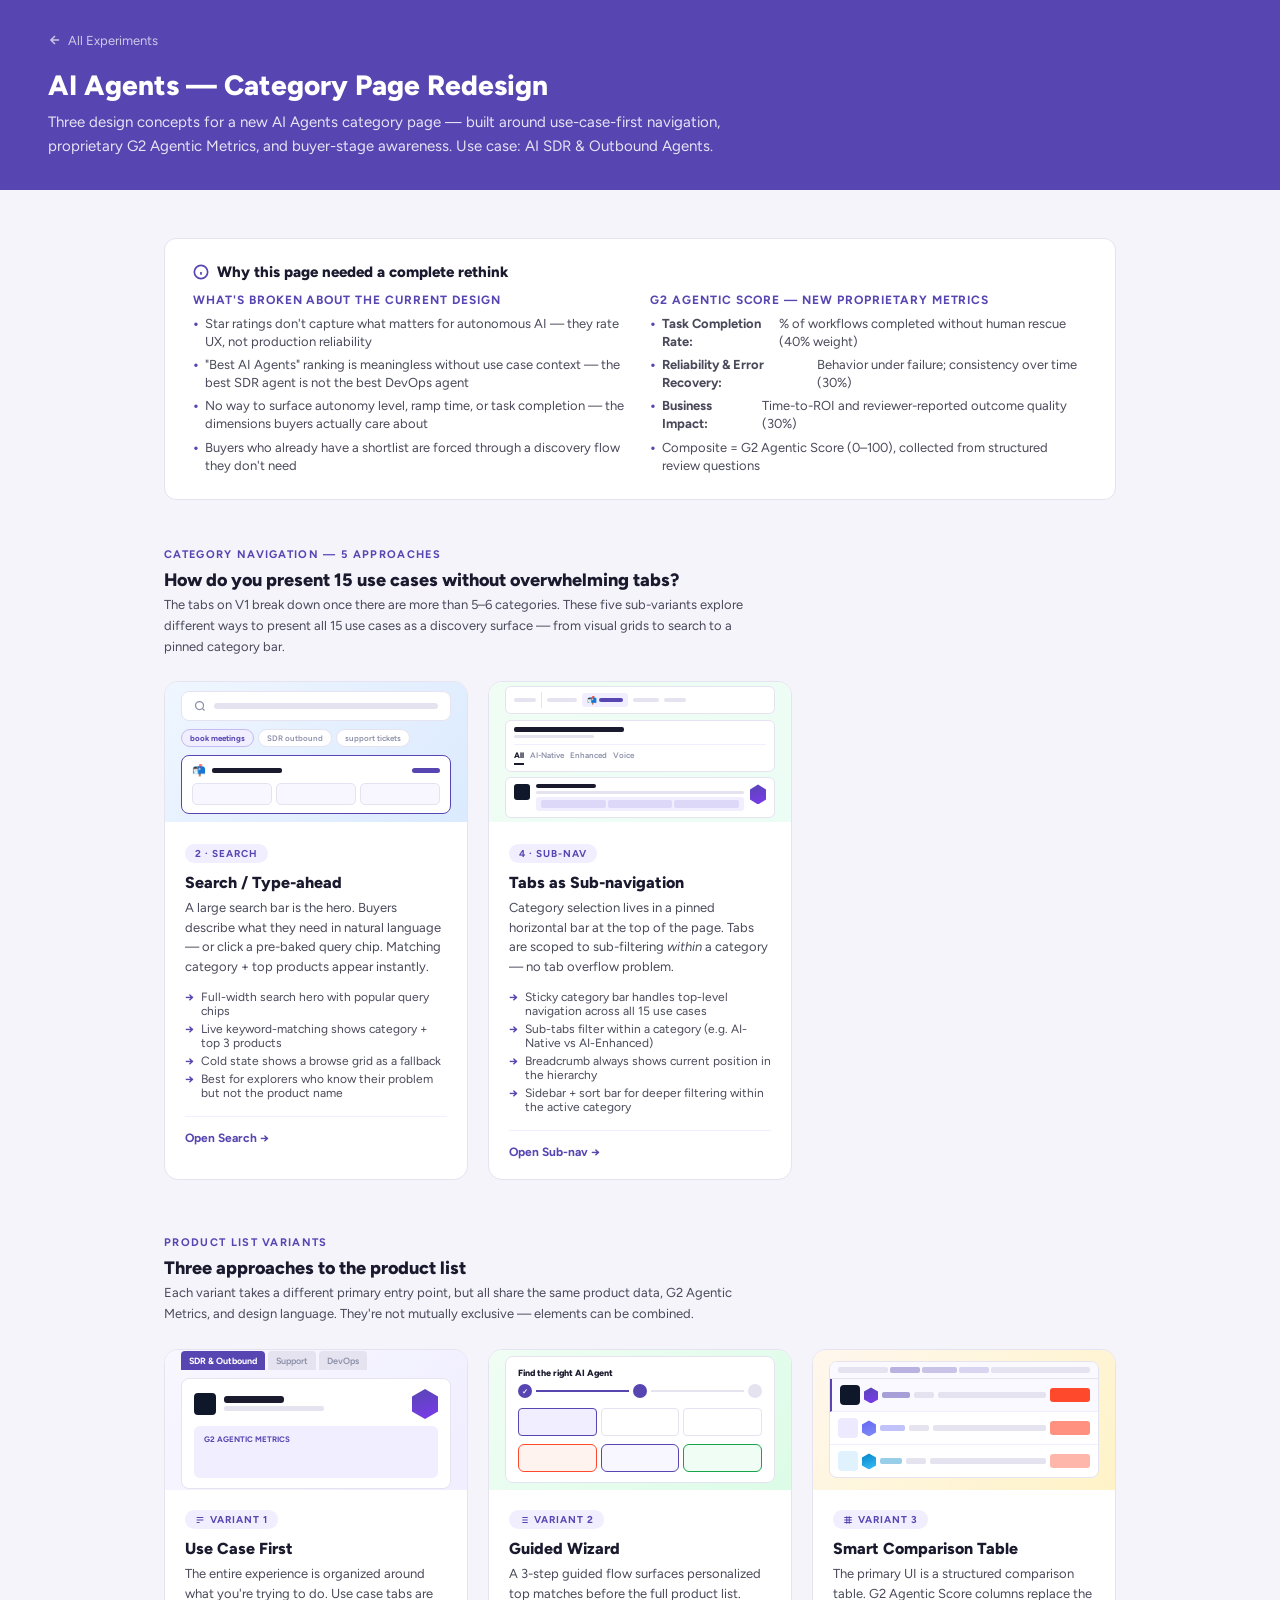
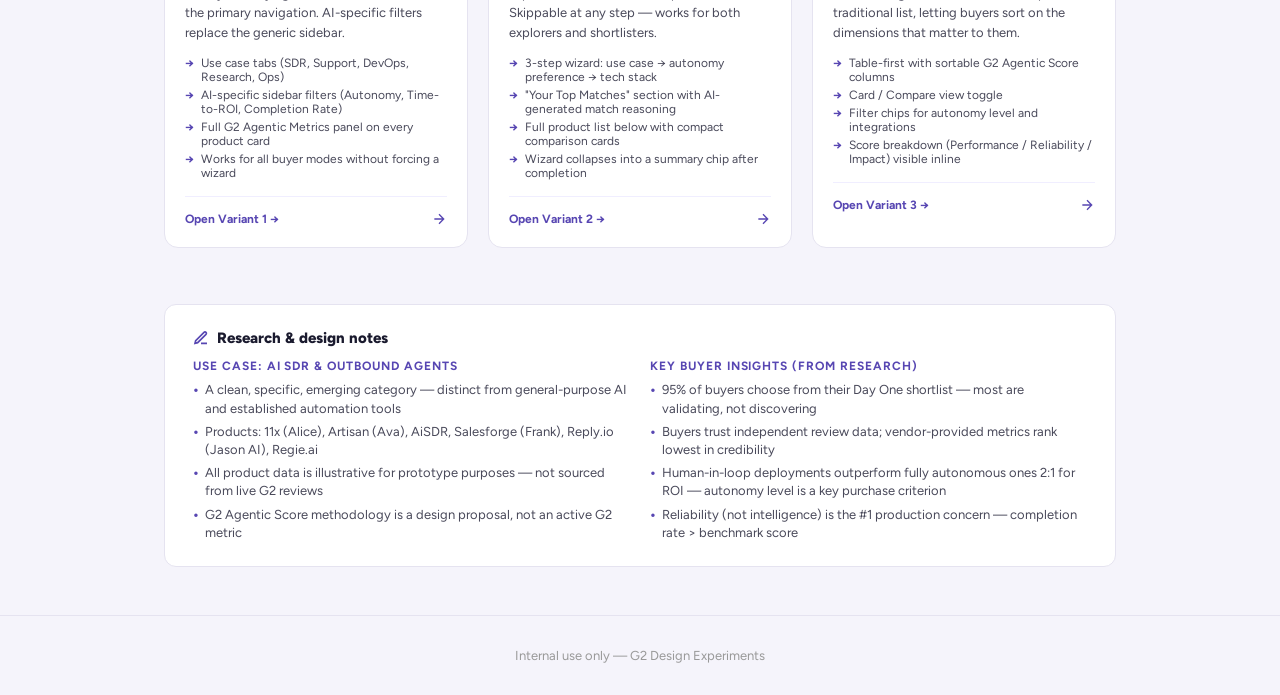
==== commit cd18bc47: "Restructure V2 Search hero into card; restore V4 tabs to header bottom; hide 1A v2-search.html: Remo" ====
--- a/ai-agents/index.html
+++ b/ai-agents/index.html
@@ -129,7 +129,7 @@
   <div class="variants" style="margin-bottom:56px;grid-template-columns:repeat(3,1fr);">
 
     <!-- 1A -->
-    <a class="variant-card" href="./v1a-category-grid.html">
+    <a class="variant-card" href="./v1a-category-grid.html" style="display:none;">
       <div class="variant-preview" style="background:linear-gradient(135deg,#f8f7ff,#f0eeff);">
         <div style="width:100%;">
           <div style="display:grid;grid-template-columns:repeat(4,1fr);gap:4px;">
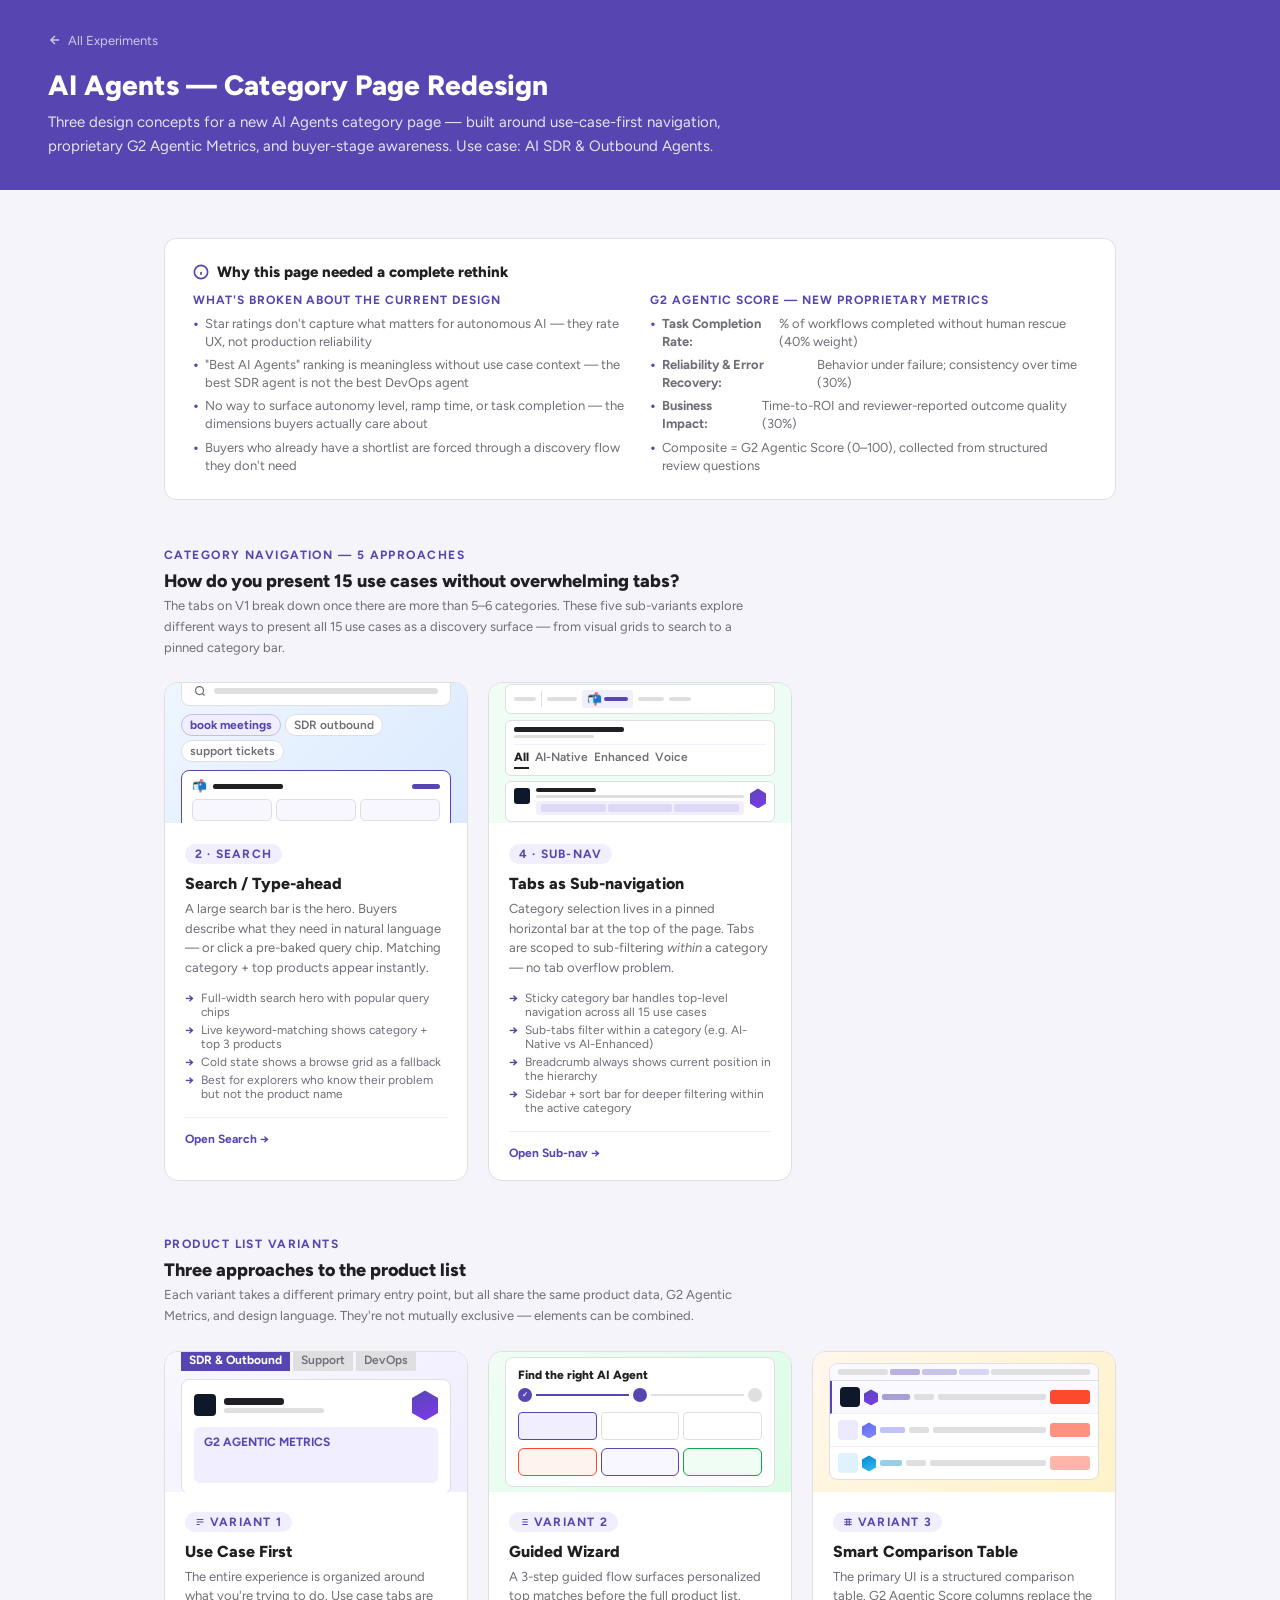
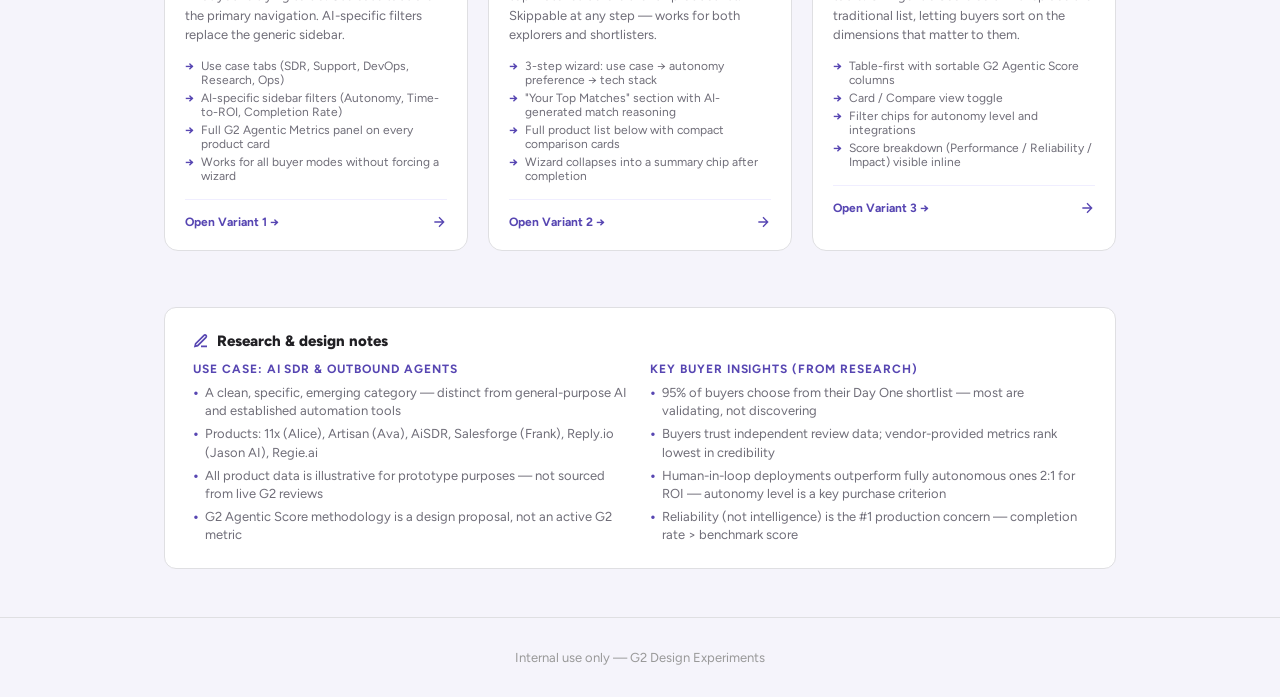
==== commit a3bd88bf: "Apply G2 Elevate DS tokens: colors, typography, buttons - Colors: correct 4 off-token hex values to " ====
--- a/ai-agents/index.html
+++ b/ai-agents/index.html
@@ -8,7 +8,7 @@
   <link href="https://fonts.googleapis.com/css2?family=Figtree:wght@400;500;600;700;800;900&display=swap" rel="stylesheet">
   <style>
     * { box-sizing: border-box; margin: 0; padding: 0; }
-    body { font-family: Figtree, sans-serif; background: #f5f4fb; color: #1a1a2e; }
+    body { font-family: Figtree, sans-serif; background: #f5f4fb; color: #201f23; }
     header { background: #5746b2; color: white; padding: 32px 48px; }
     header a { color: rgba(255,255,255,0.7); text-decoration: none; font-size: 13px; display: inline-flex; align-items: center; gap: 6px; margin-bottom: 20px; }
     header a:hover { color: white; }
@@ -16,68 +16,68 @@
     header .subtitle { font-size: 15px; opacity: 0.85; line-height: 1.6; max-width: 680px; }
     main { max-width: 1000px; margin: 48px auto; padding: 0 24px; }
 
-    .section-label { font-size: 11px; font-weight: 700; text-transform: uppercase; letter-spacing: 0.12em; color: #5746b2; margin-bottom: 8px; }
-    .section-title { font-size: 18px; font-weight: 800; color: #1a1a2e; margin-bottom: 4px; }
-    .section-desc { font-size: 13px; color: #49495a; line-height: 1.6; margin-bottom: 24px; max-width: 600px; }
+    .section-label { font-size: 12px; font-weight: 700; text-transform: uppercase; letter-spacing: 0.12em; color: #5746b2; margin-bottom: 8px; }
+    .section-title { font-size: 18px; font-weight: 800; color: #201f23; margin-bottom: 4px; }
+    .section-desc { font-size: 13px; color: #6f6d78; line-height: 1.6; margin-bottom: 24px; max-width: 600px; }
 
     /* Variant cards */
     .variants { display: grid; grid-template-columns: repeat(3, 1fr); gap: 20px; margin-bottom: 56px; }
-    .variant-card { background: white; border: 1.5px solid #e5e3f0; border-radius: 14px; overflow: hidden; text-decoration: none; color: inherit; display: block; transition: border-color 0.15s, box-shadow 0.15s; }
+    .variant-card { background: white; border: 1.5px solid #dfdfe2; border-radius: 14px; overflow: hidden; text-decoration: none; color: inherit; display: block; transition: border-color 0.15s, box-shadow 0.15s; }
     .variant-card:hover { border-color: #5746b2; box-shadow: 0 6px 24px rgba(87,70,178,0.14); }
     .variant-preview { height: 140px; display: flex; align-items: center; justify-content: center; padding: 16px; position: relative; overflow: hidden; }
     .variant-body { padding: 20px; }
-    .variant-tag { display: inline-flex; align-items: center; gap: 5px; font-size: 10px; font-weight: 700; text-transform: uppercase; letter-spacing: 0.1em; background: #f0eeff; color: #5746b2; border-radius: 20px; padding: 3px 10px; margin-bottom: 10px; }
+    .variant-tag { display: inline-flex; align-items: center; gap: 5px; font-size: 12px; font-weight: 700; text-transform: uppercase; letter-spacing: 0.1em; background: #f0eeff; color: #5746b2; border-radius: 20px; padding: 3px 10px; margin-bottom: 10px; }
     .variant-card:hover .variant-tag { background: #5746b2; color: white; }
     .variant-title { font-size: 16px; font-weight: 800; margin-bottom: 6px; }
-    .variant-desc { font-size: 13px; color: #49495a; line-height: 1.5; margin-bottom: 14px; }
+    .variant-desc { font-size: 13px; color: #6f6d78; line-height: 1.5; margin-bottom: 14px; }
     .variant-features { list-style: none; display: flex; flex-direction: column; gap: 4px; }
-    .variant-features li { font-size: 12px; color: #49495a; display: flex; align-items: flex-start; gap: 7px; }
+    .variant-features li { font-size: 12px; color: #6f6d78; display: flex; align-items: flex-start; gap: 7px; }
     .variant-features li::before { content: '→'; color: #5746b2; font-weight: 700; flex-shrink: 0; }
     .variant-cta { display: flex; align-items: center; justify-content: space-between; margin-top: 16px; padding-top: 14px; border-top: 1px solid #f0eeff; }
     .variant-cta span { font-size: 12px; font-weight: 700; color: #5746b2; }
     .variant-cta svg { color: #5746b2; }
 
     /* Mini preview mockups */
-    .mock-card { background: white; border: 1px solid #e5e3f0; border-radius: 8px; padding: 10px 12px; width: 100%; }
+    .mock-card { background: white; border: 1px solid #dfdfe2; border-radius: 8px; padding: 10px 12px; width: 100%; }
     .mock-row { display: flex; align-items: center; gap: 8px; margin-bottom: 7px; }
     .mock-logo { width: 22px; height: 22px; border-radius: 4px; flex-shrink: 0; }
-    .mock-name { height: 7px; background: #1a1a2e; border-radius: 3px; width: 60px; }
+    .mock-name { height: 7px; background: #201f23; border-radius: 3px; width: 60px; }
     .mock-badge { height: 7px; background: #ff492c; border-radius: 3px; width: 28px; opacity: 0.7; }
     .mock-score { width: 26px; height: 30px; clip-path: polygon(50% 0%, 100% 25%, 100% 75%, 50% 100%, 0% 75%, 0% 25%); background: linear-gradient(160deg,#5746b2,#7c3aed); margin-left: auto; }
     .mock-metric-row { display: flex; gap: 4px; margin-top: 6px; }
     .mock-metric { background: #f0eeff; border-radius: 4px; flex: 1; height: 20px; }
-    .mock-bar-track { background: #e5e3f0; height: 3px; border-radius: 2px; margin-top: 5px; }
+    .mock-bar-track { background: #dfdfe2; height: 3px; border-radius: 2px; margin-top: 5px; }
     .mock-bar { background: #5746b2; height: 100%; border-radius: 2px; }
 
-    .mock-wizard { background: white; border: 1px solid #e5e3f0; border-radius: 8px; padding: 10px 12px; width: 100%; }
+    .mock-wizard { background: white; border: 1px solid #dfdfe2; border-radius: 8px; padding: 10px 12px; width: 100%; }
     .mock-steps { display: flex; gap: 4px; align-items: center; margin-bottom: 10px; }
     .mock-step-circle { width: 14px; height: 14px; border-radius: 50%; }
-    .mock-step-line { flex: 1; height: 2px; background: #e5e3f0; }
+    .mock-step-line { flex: 1; height: 2px; background: #dfdfe2; }
     .mock-tiles { display: grid; grid-template-columns: repeat(3, 1fr); gap: 4px; margin-bottom: 8px; }
-    .mock-tile { border: 1px solid #e5e3f0; border-radius: 4px; height: 28px; }
+    .mock-tile { border: 1px solid #dfdfe2; border-radius: 4px; height: 28px; }
     .mock-tile.sel { border-color: #5746b2; background: #f0eeff; }
     .mock-match-row { display: flex; gap: 4px; }
     .mock-match { flex: 1; border: 1.5px solid #5746b2; border-radius: 6px; height: 28px; background: #f8f7ff; }
 
-    .mock-table { background: white; border: 1px solid #e5e3f0; border-radius: 8px; overflow: hidden; width: 100%; }
-    .mock-thead { background: #faf9ff; display: flex; gap: 2px; padding: 5px 8px; border-bottom: 1px solid #e5e3f0; }
-    .mock-th { height: 6px; background: #e5e3f0; border-radius: 2px; }
+    .mock-table { background: white; border: 1px solid #dfdfe2; border-radius: 8px; overflow: hidden; width: 100%; }
+    .mock-thead { background: #faf9ff; display: flex; gap: 2px; padding: 5px 8px; border-bottom: 1px solid #dfdfe2; }
+    .mock-th { height: 6px; background: #dfdfe2; border-radius: 2px; }
     .mock-trow { display: flex; align-items: center; gap: 4px; padding: 6px 8px; border-bottom: 1px solid #f0eeff; }
     .mock-trow:last-child { border-bottom: none; }
     .mock-trow.highlight { background: #faf9ff; border-left: 2px solid #5746b2; }
-    .mock-cell { height: 6px; background: #e5e3f0; border-radius: 2px; }
+    .mock-cell { height: 6px; background: #dfdfe2; border-radius: 2px; }
     .mock-hex-sm { width: 14px; height: 16px; clip-path: polygon(50% 0%, 100% 25%, 100% 75%, 50% 100%, 0% 75%, 0% 25%); background: linear-gradient(160deg,#5746b2,#7c3aed); flex-shrink: 0; }
 
     /* Context box */
-    .context-box { background: white; border: 1.5px solid #e5e3f0; border-radius: 12px; padding: 24px 28px; margin-bottom: 48px; }
+    .context-box { background: white; border: 1.5px solid #dfdfe2; border-radius: 12px; padding: 24px 28px; margin-bottom: 48px; }
     .context-box h3 { font-size: 15px; font-weight: 800; margin-bottom: 12px; display: flex; align-items: center; gap: 8px; }
     .context-grid { display: grid; grid-template-columns: 1fr 1fr; gap: 20px; }
     .context-col h4 { font-size: 12px; font-weight: 700; text-transform: uppercase; letter-spacing: 0.08em; color: #5746b2; margin-bottom: 8px; }
     .context-col ul { list-style: none; display: flex; flex-direction: column; gap: 5px; }
-    .context-col li { font-size: 13px; color: #49495a; display: flex; align-items: flex-start; gap: 6px; line-height: 1.4; }
+    .context-col li { font-size: 13px; color: #6f6d78; display: flex; align-items: flex-start; gap: 6px; line-height: 1.4; }
     .context-col li::before { content: '•'; color: #5746b2; font-weight: 900; flex-shrink: 0; }
 
-    footer { text-align: center; padding: 32px; font-size: 13px; color: #999; border-top: 1px solid #e5e3f0; margin-top: 32px; }
+    footer { text-align: center; padding: 32px; font-size: 13px; color: #999; border-top: 1px solid #dfdfe2; margin-top: 32px; }
   </style>
 </head>
 <body>
@@ -133,45 +133,45 @@
       <div class="variant-preview" style="background:linear-gradient(135deg,#f8f7ff,#f0eeff);">
         <div style="width:100%;">
           <div style="display:grid;grid-template-columns:repeat(4,1fr);gap:4px;">
-            <div style="background:white;border:1px solid #e5e3f0;border-radius:5px;padding:6px;display:flex;flex-direction:column;gap:3px;">
-              <div style="font-size:10px;">💬</div>
-              <div style="height:4px;background:#1a1a2e;border-radius:2px;width:80%;"></div>
-              <div style="height:3px;background:#e5e3f0;border-radius:2px;width:60%;"></div>
+            <div style="background:white;border:1px solid #dfdfe2;border-radius:5px;padding:6px;display:flex;flex-direction:column;gap:3px;">
+              <div style="font-size:12px;">💬</div>
+              <div style="height:4px;background:#201f23;border-radius:2px;width:80%;"></div>
+              <div style="height:3px;background:#dfdfe2;border-radius:2px;width:60%;"></div>
             </div>
             <div style="background:white;border:1.5px solid #5746b2;border-radius:5px;padding:6px;display:flex;flex-direction:column;gap:3px;background:#f8f7ff;">
-              <div style="font-size:10px;">📬</div>
+              <div style="font-size:12px;">📬</div>
               <div style="height:4px;background:#5746b2;border-radius:2px;width:80%;"></div>
               <div style="height:3px;background:#ddd8f8;border-radius:2px;width:60%;"></div>
             </div>
-            <div style="background:white;border:1px solid #e5e3f0;border-radius:5px;padding:6px;display:flex;flex-direction:column;gap:3px;">
-              <div style="font-size:10px;">⚙️</div>
-              <div style="height:4px;background:#1a1a2e;border-radius:2px;width:80%;"></div>
-              <div style="height:3px;background:#e5e3f0;border-radius:2px;width:60%;"></div>
-            </div>
-            <div style="background:white;border:1px solid #e5e3f0;border-radius:5px;padding:6px;display:flex;flex-direction:column;gap:3px;">
-              <div style="font-size:10px;">✍️</div>
-              <div style="height:4px;background:#1a1a2e;border-radius:2px;width:80%;"></div>
-              <div style="height:3px;background:#e5e3f0;border-radius:2px;width:60%;"></div>
-            </div>
-            <div style="background:white;border:1px solid #e5e3f0;border-radius:5px;padding:6px;display:flex;flex-direction:column;gap:3px;">
-              <div style="font-size:10px;">🔍</div>
-              <div style="height:4px;background:#1a1a2e;border-radius:2px;width:80%;"></div>
-              <div style="height:3px;background:#e5e3f0;border-radius:2px;width:60%;"></div>
-            </div>
-            <div style="background:white;border:1px solid #e5e3f0;border-radius:5px;padding:6px;display:flex;flex-direction:column;gap:3px;">
-              <div style="font-size:10px;">📊</div>
-              <div style="height:4px;background:#1a1a2e;border-radius:2px;width:80%;"></div>
-              <div style="height:3px;background:#e5e3f0;border-radius:2px;width:60%;"></div>
-            </div>
-            <div style="background:white;border:1px solid #e5e3f0;border-radius:5px;padding:6px;display:flex;flex-direction:column;gap:3px;">
-              <div style="font-size:10px;">🖥️</div>
-              <div style="height:4px;background:#1a1a2e;border-radius:2px;width:80%;"></div>
-              <div style="height:3px;background:#e5e3f0;border-radius:2px;width:60%;"></div>
-            </div>
-            <div style="background:white;border:1px solid #e5e3f0;border-radius:5px;padding:6px;display:flex;flex-direction:column;gap:3px;">
-              <div style="font-size:10px;">👥</div>
-              <div style="height:4px;background:#1a1a2e;border-radius:2px;width:80%;"></div>
-              <div style="height:3px;background:#e5e3f0;border-radius:2px;width:60%;"></div>
+            <div style="background:white;border:1px solid #dfdfe2;border-radius:5px;padding:6px;display:flex;flex-direction:column;gap:3px;">
+              <div style="font-size:12px;">⚙️</div>
+              <div style="height:4px;background:#201f23;border-radius:2px;width:80%;"></div>
+              <div style="height:3px;background:#dfdfe2;border-radius:2px;width:60%;"></div>
+            </div>
+            <div style="background:white;border:1px solid #dfdfe2;border-radius:5px;padding:6px;display:flex;flex-direction:column;gap:3px;">
+              <div style="font-size:12px;">✍️</div>
+              <div style="height:4px;background:#201f23;border-radius:2px;width:80%;"></div>
+              <div style="height:3px;background:#dfdfe2;border-radius:2px;width:60%;"></div>
+            </div>
+            <div style="background:white;border:1px solid #dfdfe2;border-radius:5px;padding:6px;display:flex;flex-direction:column;gap:3px;">
+              <div style="font-size:12px;">🔍</div>
+              <div style="height:4px;background:#201f23;border-radius:2px;width:80%;"></div>
+              <div style="height:3px;background:#dfdfe2;border-radius:2px;width:60%;"></div>
+            </div>
+            <div style="background:white;border:1px solid #dfdfe2;border-radius:5px;padding:6px;display:flex;flex-direction:column;gap:3px;">
+              <div style="font-size:12px;">📊</div>
+              <div style="height:4px;background:#201f23;border-radius:2px;width:80%;"></div>
+              <div style="height:3px;background:#dfdfe2;border-radius:2px;width:60%;"></div>
+            </div>
+            <div style="background:white;border:1px solid #dfdfe2;border-radius:5px;padding:6px;display:flex;flex-direction:column;gap:3px;">
+              <div style="font-size:12px;">🖥️</div>
+              <div style="height:4px;background:#201f23;border-radius:2px;width:80%;"></div>
+              <div style="height:3px;background:#dfdfe2;border-radius:2px;width:60%;"></div>
+            </div>
+            <div style="background:white;border:1px solid #dfdfe2;border-radius:5px;padding:6px;display:flex;flex-direction:column;gap:3px;">
+              <div style="font-size:12px;">👥</div>
+              <div style="height:4px;background:#201f23;border-radius:2px;width:80%;"></div>
+              <div style="height:3px;background:#dfdfe2;border-radius:2px;width:60%;"></div>
             </div>
           </div>
         </div>
@@ -195,45 +195,45 @@
       <div class="variant-preview" style="background:linear-gradient(135deg,#f0fdf4,#dcfce7);">
         <div style="width:100%;">
           <div style="display:grid;grid-template-columns:1fr 1fr;gap:5px;margin-bottom:5px;">
-            <div style="background:white;border:1.5px solid #e5e3f0;border-radius:6px;padding:8px;display:flex;flex-direction:column;gap:4px;">
+            <div style="background:white;border:1.5px solid #dfdfe2;border-radius:6px;padding:8px;display:flex;flex-direction:column;gap:4px;">
               <div style="display:flex;align-items:center;gap:5px;">
-                <div style="font-size:11px;">💬</div>
-                <div style="height:5px;background:#1a1a2e;border-radius:2px;flex:1;"></div>
-              </div>
-              <div style="height:3px;background:#e5e3f0;border-radius:2px;"></div>
-              <div style="height:3px;background:#e5e3f0;border-radius:2px;width:70%;"></div>
+                <div style="font-size:12px;">💬</div>
+                <div style="height:5px;background:#201f23;border-radius:2px;flex:1;"></div>
+              </div>
+              <div style="height:3px;background:#dfdfe2;border-radius:2px;"></div>
+              <div style="height:3px;background:#dfdfe2;border-radius:2px;width:70%;"></div>
               <div style="display:flex;gap:2px;margin-top:2px;">
-                <div style="width:12px;height:12px;border-radius:3px;background:#f0fdf4;border:1px solid #e5e3f0;"></div>
-                <div style="width:12px;height:12px;border-radius:3px;background:#ede9fe;border:1px solid #e5e3f0;"></div>
-                <div style="width:12px;height:12px;border-radius:3px;background:#fff3f0;border:1px solid #e5e3f0;"></div>
-              </div>
-            </div>
-            <div style="background:white;border:1.5px solid #e5e3f0;border-radius:6px;padding:8px;display:flex;flex-direction:column;gap:4px;">
+                <div style="width:12px;height:12px;border-radius:3px;background:#f0fdf4;border:1px solid #dfdfe2;"></div>
+                <div style="width:12px;height:12px;border-radius:3px;background:#ede9fe;border:1px solid #dfdfe2;"></div>
+                <div style="width:12px;height:12px;border-radius:3px;background:#fff3f0;border:1px solid #dfdfe2;"></div>
+              </div>
+            </div>
+            <div style="background:white;border:1.5px solid #dfdfe2;border-radius:6px;padding:8px;display:flex;flex-direction:column;gap:4px;">
               <div style="display:flex;align-items:center;gap:5px;">
-                <div style="font-size:11px;">📬</div>
-                <div style="height:5px;background:#1a1a2e;border-radius:2px;flex:1;"></div>
-              </div>
-              <div style="height:3px;background:#e5e3f0;border-radius:2px;"></div>
-              <div style="height:3px;background:#e5e3f0;border-radius:2px;width:70%;"></div>
+                <div style="font-size:12px;">📬</div>
+                <div style="height:5px;background:#201f23;border-radius:2px;flex:1;"></div>
+              </div>
+              <div style="height:3px;background:#dfdfe2;border-radius:2px;"></div>
+              <div style="height:3px;background:#dfdfe2;border-radius:2px;width:70%;"></div>
               <div style="display:flex;gap:2px;margin-top:2px;">
                 <div style="width:12px;height:12px;border-radius:3px;background:#0f172a;"></div>
-                <div style="width:12px;height:12px;border-radius:3px;background:#ede9fe;border:1px solid #e5e3f0;"></div>
-                <div style="width:12px;height:12px;border-radius:3px;background:#e0f2fe;border:1px solid #e5e3f0;"></div>
+                <div style="width:12px;height:12px;border-radius:3px;background:#ede9fe;border:1px solid #dfdfe2;"></div>
+                <div style="width:12px;height:12px;border-radius:3px;background:#e0f2fe;border:1px solid #dfdfe2;"></div>
               </div>
             </div>
           </div>
           <div style="display:grid;grid-template-columns:repeat(4,1fr);gap:3px;">
-            <div style="background:white;border:1px solid #e5e3f0;border-radius:4px;padding:5px;display:flex;align-items:center;gap:3px;">
-              <span style="font-size:9px;">🔍</span><div style="height:3px;background:#e5e3f0;border-radius:2px;flex:1;"></div>
-            </div>
-            <div style="background:white;border:1px solid #e5e3f0;border-radius:4px;padding:5px;display:flex;align-items:center;gap:3px;">
-              <span style="font-size:9px;">📊</span><div style="height:3px;background:#e5e3f0;border-radius:2px;flex:1;"></div>
-            </div>
-            <div style="background:white;border:1px solid #e5e3f0;border-radius:4px;padding:5px;display:flex;align-items:center;gap:3px;">
-              <span style="font-size:9px;">🖥️</span><div style="height:3px;background:#e5e3f0;border-radius:2px;flex:1;"></div>
-            </div>
-            <div style="background:white;border:1px solid #e5e3f0;border-radius:4px;padding:5px;display:flex;align-items:center;gap:3px;">
-              <span style="font-size:9px;">👥</span><div style="height:3px;background:#e5e3f0;border-radius:2px;flex:1;"></div>
+            <div style="background:white;border:1px solid #dfdfe2;border-radius:4px;padding:5px;display:flex;align-items:center;gap:3px;">
+              <span style="font-size:12px;">🔍</span><div style="height:3px;background:#dfdfe2;border-radius:2px;flex:1;"></div>
+            </div>
+            <div style="background:white;border:1px solid #dfdfe2;border-radius:4px;padding:5px;display:flex;align-items:center;gap:3px;">
+              <span style="font-size:12px;">📊</span><div style="height:3px;background:#dfdfe2;border-radius:2px;flex:1;"></div>
+            </div>
+            <div style="background:white;border:1px solid #dfdfe2;border-radius:4px;padding:5px;display:flex;align-items:center;gap:3px;">
+              <span style="font-size:12px;">🖥️</span><div style="height:3px;background:#dfdfe2;border-radius:2px;flex:1;"></div>
+            </div>
+            <div style="background:white;border:1px solid #dfdfe2;border-radius:4px;padding:5px;display:flex;align-items:center;gap:3px;">
+              <span style="font-size:12px;">👥</span><div style="height:3px;background:#dfdfe2;border-radius:2px;flex:1;"></div>
             </div>
           </div>
         </div>
@@ -258,52 +258,52 @@
         <div style="width:100%;">
           <div style="margin-bottom:7px;">
             <div style="display:flex;align-items:center;gap:5px;margin-bottom:4px;padding-bottom:4px;border-bottom:1.5px solid #ffd5cc;">
-              <div style="font-size:10px;">🚀</div>
+              <div style="font-size:12px;">🚀</div>
               <div style="height:4px;background:#c2410c;border-radius:2px;width:80px;opacity:0.7;"></div>
             </div>
             <div style="display:flex;gap:3px;">
               <div style="background:white;border:1px solid #ffd5cc;border-radius:4px;padding:4px 6px;display:flex;flex-direction:column;gap:2px;flex:1;">
-                <span style="font-size:9px;">📬</span><div style="height:3px;background:#e5e3f0;border-radius:2px;"></div>
+                <span style="font-size:12px;">📬</span><div style="height:3px;background:#dfdfe2;border-radius:2px;"></div>
               </div>
               <div style="background:white;border:1px solid #ffd5cc;border-radius:4px;padding:4px 6px;display:flex;flex-direction:column;gap:2px;flex:1;">
-                <span style="font-size:9px;">💬</span><div style="height:3px;background:#e5e3f0;border-radius:2px;"></div>
+                <span style="font-size:12px;">💬</span><div style="height:3px;background:#dfdfe2;border-radius:2px;"></div>
               </div>
               <div style="background:white;border:1px solid #ffd5cc;border-radius:4px;padding:4px 6px;display:flex;flex-direction:column;gap:2px;flex:1;">
-                <span style="font-size:9px;">✍️</span><div style="height:3px;background:#e5e3f0;border-radius:2px;"></div>
+                <span style="font-size:12px;">✍️</span><div style="height:3px;background:#dfdfe2;border-radius:2px;"></div>
               </div>
             </div>
           </div>
           <div style="margin-bottom:7px;">
             <div style="display:flex;align-items:center;gap:5px;margin-bottom:4px;padding-bottom:4px;border-bottom:1.5px solid #bbf7d0;">
-              <div style="font-size:10px;">⚙️</div>
+              <div style="font-size:12px;">⚙️</div>
               <div style="height:4px;background:#15803d;border-radius:2px;width:80px;opacity:0.7;"></div>
             </div>
             <div style="display:flex;gap:3px;">
               <div style="background:white;border:1px solid #bbf7d0;border-radius:4px;padding:4px 6px;display:flex;flex-direction:column;gap:2px;flex:1;">
-                <span style="font-size:9px;">💻</span><div style="height:3px;background:#e5e3f0;border-radius:2px;"></div>
+                <span style="font-size:12px;">💻</span><div style="height:3px;background:#dfdfe2;border-radius:2px;"></div>
               </div>
               <div style="background:white;border:1px solid #bbf7d0;border-radius:4px;padding:4px 6px;display:flex;flex-direction:column;gap:2px;flex:1;">
-                <span style="font-size:9px;">🖥️</span><div style="height:3px;background:#e5e3f0;border-radius:2px;"></div>
+                <span style="font-size:12px;">🖥️</span><div style="height:3px;background:#dfdfe2;border-radius:2px;"></div>
               </div>
               <div style="background:white;border:1px solid #bbf7d0;border-radius:4px;padding:4px 6px;display:flex;flex-direction:column;gap:2px;flex:1;">
-                <span style="font-size:9px;">🛡️</span><div style="height:3px;background:#e5e3f0;border-radius:2px;"></div>
+                <span style="font-size:12px;">🛡️</span><div style="height:3px;background:#dfdfe2;border-radius:2px;"></div>
               </div>
             </div>
           </div>
           <div>
             <div style="display:flex;align-items:center;gap:5px;margin-bottom:4px;padding-bottom:4px;border-bottom:1.5px solid #bfdbfe;">
-              <div style="font-size:10px;">🧠</div>
+              <div style="font-size:12px;">🧠</div>
               <div style="height:4px;background:#1d4ed8;border-radius:2px;width:80px;opacity:0.7;"></div>
             </div>
             <div style="display:flex;gap:3px;">
               <div style="background:white;border:1px solid #bfdbfe;border-radius:4px;padding:4px 6px;display:flex;flex-direction:column;gap:2px;flex:1;">
-                <span style="font-size:9px;">🔍</span><div style="height:3px;background:#e5e3f0;border-radius:2px;"></div>
+                <span style="font-size:12px;">🔍</span><div style="height:3px;background:#dfdfe2;border-radius:2px;"></div>
               </div>
               <div style="background:white;border:1px solid #bfdbfe;border-radius:4px;padding:4px 6px;display:flex;flex-direction:column;gap:2px;flex:1;">
-                <span style="font-size:9px;">📊</span><div style="height:3px;background:#e5e3f0;border-radius:2px;"></div>
+                <span style="font-size:12px;">📊</span><div style="height:3px;background:#dfdfe2;border-radius:2px;"></div>
               </div>
               <div style="background:white;border:1px solid #bfdbfe;border-radius:4px;padding:4px 6px;display:flex;flex-direction:column;gap:2px;flex:1;">
-                <span style="font-size:9px;">👥</span><div style="height:3px;background:#e5e3f0;border-radius:2px;"></div>
+                <span style="font-size:12px;">👥</span><div style="height:3px;background:#dfdfe2;border-radius:2px;"></div>
               </div>
             </div>
           </div>
@@ -328,27 +328,27 @@
       <div class="variant-preview" style="background:linear-gradient(135deg,#eff6ff,#dbeafe);">
         <div style="width:100%;">
           <!-- Search bar hero -->
-          <div style="background:white;border:1.5px solid #e5e3f0;border-radius:8px;padding:8px 12px;display:flex;align-items:center;gap:8px;margin-bottom:8px;">
-            <svg width="12" height="12" viewBox="0 0 24 24" fill="none" stroke="#8b8fa8" stroke-width="2.5"><circle cx="11" cy="11" r="8"/><path d="m21 21-4.35-4.35"/></svg>
-            <div style="height:6px;background:#e5e3f0;border-radius:3px;flex:1;"></div>
+          <div style="background:white;border:1.5px solid #dfdfe2;border-radius:8px;padding:8px 12px;display:flex;align-items:center;gap:8px;margin-bottom:8px;">
+            <svg width="12" height="12" viewBox="0 0 24 24" fill="none" stroke="#6f6d78" stroke-width="2.5"><circle cx="11" cy="11" r="8"/><path d="m21 21-4.35-4.35"/></svg>
+            <div style="height:6px;background:#dfdfe2;border-radius:3px;flex:1;"></div>
           </div>
           <!-- Query chips -->
           <div style="display:flex;gap:4px;margin-bottom:8px;flex-wrap:wrap;">
-            <div style="background:#f0eeff;border:1px solid #c4bbf0;border-radius:20px;padding:3px 8px;font-size:8px;font-weight:700;color:#5746b2;">book meetings</div>
-            <div style="background:white;border:1px solid #e5e3f0;border-radius:20px;padding:3px 8px;font-size:8px;font-weight:600;color:#8b8fa8;">SDR outbound</div>
-            <div style="background:white;border:1px solid #e5e3f0;border-radius:20px;padding:3px 8px;font-size:8px;font-weight:600;color:#8b8fa8;">support tickets</div>
+            <div style="background:#f0eeff;border:1px solid #c4bbf0;border-radius:20px;padding:3px 8px;font-size:12px;font-weight:700;color:#5746b2;">book meetings</div>
+            <div style="background:white;border:1px solid #dfdfe2;border-radius:20px;padding:3px 8px;font-size:12px;font-weight:600;color:#6f6d78;">SDR outbound</div>
+            <div style="background:white;border:1px solid #dfdfe2;border-radius:20px;padding:3px 8px;font-size:12px;font-weight:600;color:#6f6d78;">support tickets</div>
           </div>
           <!-- Result panel -->
           <div style="background:white;border:1.5px solid #5746b2;border-radius:8px;padding:8px 10px;">
             <div style="display:flex;align-items:center;gap:6px;margin-bottom:6px;">
-              <span style="font-size:11px;">📬</span>
-              <div style="height:5px;background:#1a1a2e;border-radius:2px;width:70px;"></div>
+              <span style="font-size:12px;">📬</span>
+              <div style="height:5px;background:#201f23;border-radius:2px;width:70px;"></div>
               <div style="height:5px;background:#5746b2;border-radius:10px;width:28px;margin-left:auto;"></div>
             </div>
             <div style="display:flex;gap:4px;">
-              <div style="flex:1;background:#f8f7ff;border:1px solid #e5e3f0;border-radius:5px;height:22px;"></div>
-              <div style="flex:1;background:#f8f7ff;border:1px solid #e5e3f0;border-radius:5px;height:22px;"></div>
-              <div style="flex:1;background:#f8f7ff;border:1px solid #e5e3f0;border-radius:5px;height:22px;"></div>
+              <div style="flex:1;background:#f8f7ff;border:1px solid #dfdfe2;border-radius:5px;height:22px;"></div>
+              <div style="flex:1;background:#f8f7ff;border:1px solid #dfdfe2;border-radius:5px;height:22px;"></div>
+              <div style="flex:1;background:#f8f7ff;border:1px solid #dfdfe2;border-radius:5px;height:22px;"></div>
             </div>
           </div>
         </div>
@@ -372,35 +372,35 @@
       <div class="variant-preview" style="background:linear-gradient(135deg,#f0fdf4,#ecfdf5);">
         <div style="width:100%;">
           <!-- Pinned category bar -->
-          <div style="background:white;border:1px solid #e5e3f0;border-radius:6px;padding:5px 8px;display:flex;align-items:center;gap:5px;margin-bottom:6px;">
-            <div style="height:4px;background:#e5e3f0;border-radius:2px;width:22px;"></div>
-            <div style="height:16px;width:1px;background:#e5e3f0;"></div>
-            <div style="height:4px;background:#e5e3f0;border-radius:2px;width:30px;"></div>
+          <div style="background:white;border:1px solid #dfdfe2;border-radius:6px;padding:5px 8px;display:flex;align-items:center;gap:5px;margin-bottom:6px;">
+            <div style="height:4px;background:#dfdfe2;border-radius:2px;width:22px;"></div>
+            <div style="height:16px;width:1px;background:#dfdfe2;"></div>
+            <div style="height:4px;background:#dfdfe2;border-radius:2px;width:30px;"></div>
             <div style="background:#f0eeff;border-radius:3px;padding:2px 5px;display:flex;align-items:center;gap:2px;">
-              <span style="font-size:8px;">📬</span>
+              <span style="font-size:12px;">📬</span>
               <div style="height:4px;background:#5746b2;border-radius:2px;width:24px;"></div>
             </div>
-            <div style="height:4px;background:#e5e3f0;border-radius:2px;width:26px;"></div>
-            <div style="height:4px;background:#e5e3f0;border-radius:2px;width:22px;"></div>
+            <div style="height:4px;background:#dfdfe2;border-radius:2px;width:26px;"></div>
+            <div style="height:4px;background:#dfdfe2;border-radius:2px;width:22px;"></div>
           </div>
           <!-- Category-scoped header with sub-tabs -->
-          <div style="background:white;border:1px solid #e5e3f0;border-radius:6px;padding:6px 8px;margin-bottom:5px;">
-            <div style="height:5px;background:#1a1a2e;border-radius:2px;width:110px;margin-bottom:3px;"></div>
-            <div style="height:3px;background:#e5e3f0;border-radius:2px;width:80px;margin-bottom:6px;"></div>
+          <div style="background:white;border:1px solid #dfdfe2;border-radius:6px;padding:6px 8px;margin-bottom:5px;">
+            <div style="height:5px;background:#201f23;border-radius:2px;width:110px;margin-bottom:3px;"></div>
+            <div style="height:3px;background:#dfdfe2;border-radius:2px;width:80px;margin-bottom:6px;"></div>
             <!-- Sub-tabs -->
             <div style="display:flex;gap:6px;border-top:1px solid #f0eeff;padding-top:5px;">
-              <div style="font-size:8px;font-weight:800;color:#1a1a2e;border-bottom:2px solid #1a1a2e;padding-bottom:3px;">All</div>
-              <div style="font-size:8px;font-weight:600;color:#8b8fa8;padding-bottom:3px;">AI-Native</div>
-              <div style="font-size:8px;font-weight:600;color:#8b8fa8;padding-bottom:3px;">Enhanced</div>
-              <div style="font-size:8px;font-weight:600;color:#8b8fa8;padding-bottom:3px;">Voice</div>
+              <div style="font-size:12px;font-weight:800;color:#201f23;border-bottom:2px solid #201f23;padding-bottom:3px;">All</div>
+              <div style="font-size:12px;font-weight:600;color:#6f6d78;padding-bottom:3px;">AI-Native</div>
+              <div style="font-size:12px;font-weight:600;color:#6f6d78;padding-bottom:3px;">Enhanced</div>
+              <div style="font-size:12px;font-weight:600;color:#6f6d78;padding-bottom:3px;">Voice</div>
             </div>
           </div>
           <!-- Mini product card -->
-          <div style="background:white;border:1px solid #e5e3f0;border-radius:6px;padding:6px 8px;display:flex;gap:6px;align-items:flex-start;">
+          <div style="background:white;border:1px solid #dfdfe2;border-radius:6px;padding:6px 8px;display:flex;gap:6px;align-items:flex-start;">
             <div style="width:16px;height:16px;background:#0f172a;border-radius:3px;flex-shrink:0;"></div>
             <div style="flex:1;">
-              <div style="height:4px;background:#1a1a2e;border-radius:2px;width:60px;margin-bottom:3px;"></div>
-              <div style="background:#e5e3f0;height:3px;border-radius:2px;width:100%;margin-bottom:3px;"></div>
+              <div style="height:4px;background:#201f23;border-radius:2px;width:60px;margin-bottom:3px;"></div>
+              <div style="background:#dfdfe2;height:3px;border-radius:2px;width:100%;margin-bottom:3px;"></div>
               <div style="background:#f0eeff;border-radius:3px;padding:3px 5px;">
                 <div style="display:flex;gap:2px;">
                   <div style="flex:1;background:#ddd8f8;border-radius:2px;height:8px;"></div>
@@ -443,21 +443,21 @@
         <div style="width:100%;">
           <!-- Tabs mockup -->
           <div style="display:flex;gap:3px;margin-bottom:8px;">
-            <div style="background:#5746b2;color:white;border-radius:4px 4px 0 0;padding:4px 8px;font-size:9px;font-weight:700;">SDR &amp; Outbound</div>
-            <div style="background:#e5e3f0;border-radius:4px 4px 0 0;padding:4px 8px;font-size:9px;color:#8b8fa8;font-weight:600;">Support</div>
-            <div style="background:#e5e3f0;border-radius:4px 4px 0 0;padding:4px 8px;font-size:9px;color:#8b8fa8;font-weight:600;">DevOps</div>
+            <div style="background:#5746b2;color:white;border-radius:4px 4px 0 0;padding:4px 8px;font-size:12px;font-weight:700;">SDR &amp; Outbound</div>
+            <div style="background:#dfdfe2;border-radius:4px 4px 0 0;padding:4px 8px;font-size:12px;color:#6f6d78;font-weight:600;">Support</div>
+            <div style="background:#dfdfe2;border-radius:4px 4px 0 0;padding:4px 8px;font-size:12px;color:#6f6d78;font-weight:600;">DevOps</div>
           </div>
           <div class="mock-card">
             <div class="mock-row">
               <div class="mock-logo" style="background:#0f172a;"></div>
               <div>
                 <div class="mock-name"></div>
-                <div style="margin-top:3px;height:5px;background:#e5e3f0;border-radius:2px;width:100px;"></div>
+                <div style="margin-top:3px;height:5px;background:#dfdfe2;border-radius:2px;width:100px;"></div>
               </div>
               <div class="mock-score"></div>
             </div>
             <div style="background:#f0eeff;border-radius:6px;padding:8px 10px;">
-              <div style="font-size:8px;font-weight:700;color:#5746b2;margin-bottom:5px;">G2 AGENTIC METRICS</div>
+              <div style="font-size:12px;font-weight:700;color:#5746b2;margin-bottom:5px;">G2 AGENTIC METRICS</div>
               <div class="mock-metric-row">
                 <div class="mock-metric"></div>
                 <div class="mock-metric"></div>
@@ -493,13 +493,13 @@
       <div class="variant-preview" style="background:linear-gradient(135deg,#f0fdf4,#dcfce7);">
         <div style="width:100%;">
           <div class="mock-wizard">
-            <div style="font-size:9px;font-weight:800;color:#1a1a2e;margin-bottom:6px;">Find the right AI Agent</div>
+            <div style="font-size:12px;font-weight:800;color:#201f23;margin-bottom:6px;">Find the right AI Agent</div>
             <div class="mock-steps">
               <div class="mock-step-circle" style="background:#5746b2;width:14px;height:14px;border-radius:50%;display:flex;align-items:center;justify-content:center;"><span style="font-size:7px;color:white;font-weight:800;">✓</span></div>
               <div class="mock-step-line" style="background:#5746b2;"></div>
               <div class="mock-step-circle" style="background:#5746b2;"></div>
               <div class="mock-step-line"></div>
-              <div class="mock-step-circle" style="background:#e5e3f0;"></div>
+              <div class="mock-step-circle" style="background:#dfdfe2;"></div>
             </div>
             <div class="mock-tiles">
               <div class="mock-tile sel"></div>
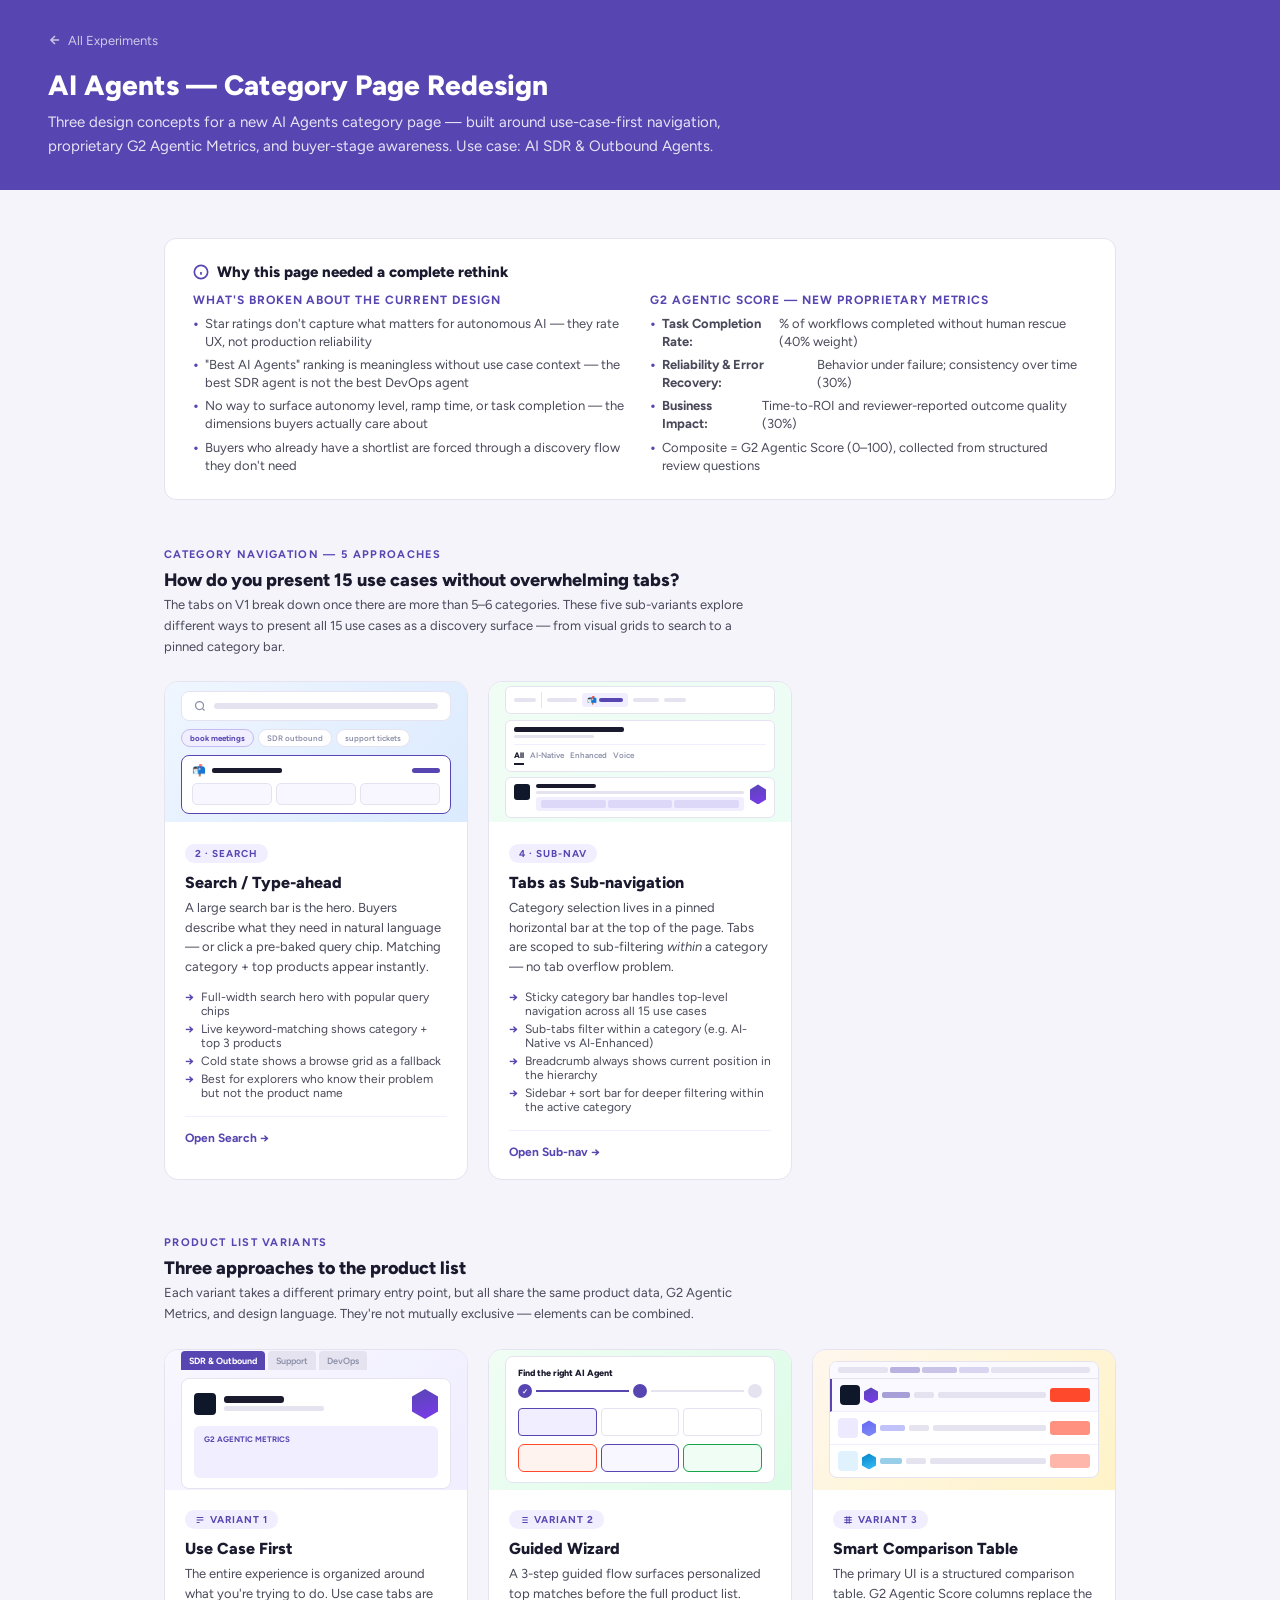
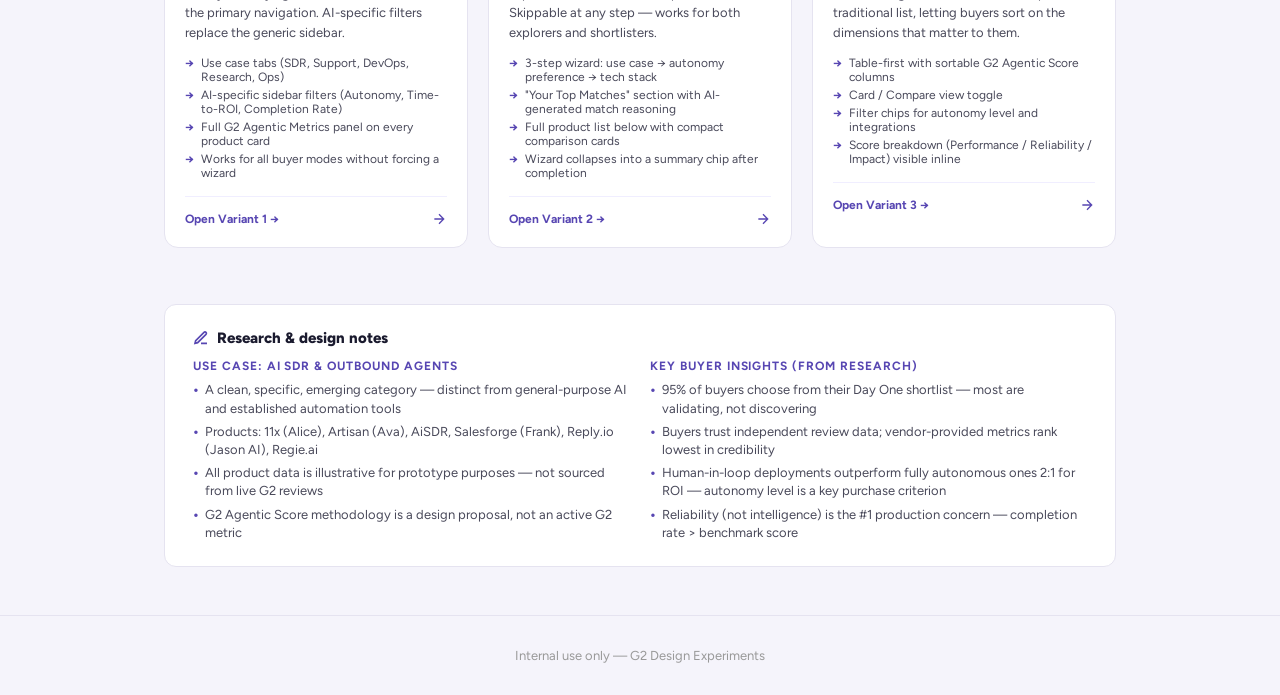
==== commit e8816342: "Revert "Apply G2 Elevate DS tokens: colors, typography, buttons" This reverts commit a3bd88bfa1f2fe4" ====
--- a/ai-agents/index.html
+++ b/ai-agents/index.html
@@ -8,7 +8,7 @@
   <link href="https://fonts.googleapis.com/css2?family=Figtree:wght@400;500;600;700;800;900&display=swap" rel="stylesheet">
   <style>
     * { box-sizing: border-box; margin: 0; padding: 0; }
-    body { font-family: Figtree, sans-serif; background: #f5f4fb; color: #201f23; }
+    body { font-family: Figtree, sans-serif; background: #f5f4fb; color: #1a1a2e; }
     header { background: #5746b2; color: white; padding: 32px 48px; }
     header a { color: rgba(255,255,255,0.7); text-decoration: none; font-size: 13px; display: inline-flex; align-items: center; gap: 6px; margin-bottom: 20px; }
     header a:hover { color: white; }
@@ -16,68 +16,68 @@
     header .subtitle { font-size: 15px; opacity: 0.85; line-height: 1.6; max-width: 680px; }
     main { max-width: 1000px; margin: 48px auto; padding: 0 24px; }
 
-    .section-label { font-size: 12px; font-weight: 700; text-transform: uppercase; letter-spacing: 0.12em; color: #5746b2; margin-bottom: 8px; }
-    .section-title { font-size: 18px; font-weight: 800; color: #201f23; margin-bottom: 4px; }
-    .section-desc { font-size: 13px; color: #6f6d78; line-height: 1.6; margin-bottom: 24px; max-width: 600px; }
+    .section-label { font-size: 11px; font-weight: 700; text-transform: uppercase; letter-spacing: 0.12em; color: #5746b2; margin-bottom: 8px; }
+    .section-title { font-size: 18px; font-weight: 800; color: #1a1a2e; margin-bottom: 4px; }
+    .section-desc { font-size: 13px; color: #49495a; line-height: 1.6; margin-bottom: 24px; max-width: 600px; }
 
     /* Variant cards */
     .variants { display: grid; grid-template-columns: repeat(3, 1fr); gap: 20px; margin-bottom: 56px; }
-    .variant-card { background: white; border: 1.5px solid #dfdfe2; border-radius: 14px; overflow: hidden; text-decoration: none; color: inherit; display: block; transition: border-color 0.15s, box-shadow 0.15s; }
+    .variant-card { background: white; border: 1.5px solid #e5e3f0; border-radius: 14px; overflow: hidden; text-decoration: none; color: inherit; display: block; transition: border-color 0.15s, box-shadow 0.15s; }
     .variant-card:hover { border-color: #5746b2; box-shadow: 0 6px 24px rgba(87,70,178,0.14); }
     .variant-preview { height: 140px; display: flex; align-items: center; justify-content: center; padding: 16px; position: relative; overflow: hidden; }
     .variant-body { padding: 20px; }
-    .variant-tag { display: inline-flex; align-items: center; gap: 5px; font-size: 12px; font-weight: 700; text-transform: uppercase; letter-spacing: 0.1em; background: #f0eeff; color: #5746b2; border-radius: 20px; padding: 3px 10px; margin-bottom: 10px; }
+    .variant-tag { display: inline-flex; align-items: center; gap: 5px; font-size: 10px; font-weight: 700; text-transform: uppercase; letter-spacing: 0.1em; background: #f0eeff; color: #5746b2; border-radius: 20px; padding: 3px 10px; margin-bottom: 10px; }
     .variant-card:hover .variant-tag { background: #5746b2; color: white; }
     .variant-title { font-size: 16px; font-weight: 800; margin-bottom: 6px; }
-    .variant-desc { font-size: 13px; color: #6f6d78; line-height: 1.5; margin-bottom: 14px; }
+    .variant-desc { font-size: 13px; color: #49495a; line-height: 1.5; margin-bottom: 14px; }
     .variant-features { list-style: none; display: flex; flex-direction: column; gap: 4px; }
-    .variant-features li { font-size: 12px; color: #6f6d78; display: flex; align-items: flex-start; gap: 7px; }
+    .variant-features li { font-size: 12px; color: #49495a; display: flex; align-items: flex-start; gap: 7px; }
     .variant-features li::before { content: '→'; color: #5746b2; font-weight: 700; flex-shrink: 0; }
     .variant-cta { display: flex; align-items: center; justify-content: space-between; margin-top: 16px; padding-top: 14px; border-top: 1px solid #f0eeff; }
     .variant-cta span { font-size: 12px; font-weight: 700; color: #5746b2; }
     .variant-cta svg { color: #5746b2; }
 
     /* Mini preview mockups */
-    .mock-card { background: white; border: 1px solid #dfdfe2; border-radius: 8px; padding: 10px 12px; width: 100%; }
+    .mock-card { background: white; border: 1px solid #e5e3f0; border-radius: 8px; padding: 10px 12px; width: 100%; }
     .mock-row { display: flex; align-items: center; gap: 8px; margin-bottom: 7px; }
     .mock-logo { width: 22px; height: 22px; border-radius: 4px; flex-shrink: 0; }
-    .mock-name { height: 7px; background: #201f23; border-radius: 3px; width: 60px; }
+    .mock-name { height: 7px; background: #1a1a2e; border-radius: 3px; width: 60px; }
     .mock-badge { height: 7px; background: #ff492c; border-radius: 3px; width: 28px; opacity: 0.7; }
     .mock-score { width: 26px; height: 30px; clip-path: polygon(50% 0%, 100% 25%, 100% 75%, 50% 100%, 0% 75%, 0% 25%); background: linear-gradient(160deg,#5746b2,#7c3aed); margin-left: auto; }
     .mock-metric-row { display: flex; gap: 4px; margin-top: 6px; }
     .mock-metric { background: #f0eeff; border-radius: 4px; flex: 1; height: 20px; }
-    .mock-bar-track { background: #dfdfe2; height: 3px; border-radius: 2px; margin-top: 5px; }
+    .mock-bar-track { background: #e5e3f0; height: 3px; border-radius: 2px; margin-top: 5px; }
     .mock-bar { background: #5746b2; height: 100%; border-radius: 2px; }
 
-    .mock-wizard { background: white; border: 1px solid #dfdfe2; border-radius: 8px; padding: 10px 12px; width: 100%; }
+    .mock-wizard { background: white; border: 1px solid #e5e3f0; border-radius: 8px; padding: 10px 12px; width: 100%; }
     .mock-steps { display: flex; gap: 4px; align-items: center; margin-bottom: 10px; }
     .mock-step-circle { width: 14px; height: 14px; border-radius: 50%; }
-    .mock-step-line { flex: 1; height: 2px; background: #dfdfe2; }
+    .mock-step-line { flex: 1; height: 2px; background: #e5e3f0; }
     .mock-tiles { display: grid; grid-template-columns: repeat(3, 1fr); gap: 4px; margin-bottom: 8px; }
-    .mock-tile { border: 1px solid #dfdfe2; border-radius: 4px; height: 28px; }
+    .mock-tile { border: 1px solid #e5e3f0; border-radius: 4px; height: 28px; }
     .mock-tile.sel { border-color: #5746b2; background: #f0eeff; }
     .mock-match-row { display: flex; gap: 4px; }
     .mock-match { flex: 1; border: 1.5px solid #5746b2; border-radius: 6px; height: 28px; background: #f8f7ff; }
 
-    .mock-table { background: white; border: 1px solid #dfdfe2; border-radius: 8px; overflow: hidden; width: 100%; }
-    .mock-thead { background: #faf9ff; display: flex; gap: 2px; padding: 5px 8px; border-bottom: 1px solid #dfdfe2; }
-    .mock-th { height: 6px; background: #dfdfe2; border-radius: 2px; }
+    .mock-table { background: white; border: 1px solid #e5e3f0; border-radius: 8px; overflow: hidden; width: 100%; }
+    .mock-thead { background: #faf9ff; display: flex; gap: 2px; padding: 5px 8px; border-bottom: 1px solid #e5e3f0; }
+    .mock-th { height: 6px; background: #e5e3f0; border-radius: 2px; }
     .mock-trow { display: flex; align-items: center; gap: 4px; padding: 6px 8px; border-bottom: 1px solid #f0eeff; }
     .mock-trow:last-child { border-bottom: none; }
     .mock-trow.highlight { background: #faf9ff; border-left: 2px solid #5746b2; }
-    .mock-cell { height: 6px; background: #dfdfe2; border-radius: 2px; }
+    .mock-cell { height: 6px; background: #e5e3f0; border-radius: 2px; }
     .mock-hex-sm { width: 14px; height: 16px; clip-path: polygon(50% 0%, 100% 25%, 100% 75%, 50% 100%, 0% 75%, 0% 25%); background: linear-gradient(160deg,#5746b2,#7c3aed); flex-shrink: 0; }
 
     /* Context box */
-    .context-box { background: white; border: 1.5px solid #dfdfe2; border-radius: 12px; padding: 24px 28px; margin-bottom: 48px; }
+    .context-box { background: white; border: 1.5px solid #e5e3f0; border-radius: 12px; padding: 24px 28px; margin-bottom: 48px; }
     .context-box h3 { font-size: 15px; font-weight: 800; margin-bottom: 12px; display: flex; align-items: center; gap: 8px; }
     .context-grid { display: grid; grid-template-columns: 1fr 1fr; gap: 20px; }
     .context-col h4 { font-size: 12px; font-weight: 700; text-transform: uppercase; letter-spacing: 0.08em; color: #5746b2; margin-bottom: 8px; }
     .context-col ul { list-style: none; display: flex; flex-direction: column; gap: 5px; }
-    .context-col li { font-size: 13px; color: #6f6d78; display: flex; align-items: flex-start; gap: 6px; line-height: 1.4; }
+    .context-col li { font-size: 13px; color: #49495a; display: flex; align-items: flex-start; gap: 6px; line-height: 1.4; }
     .context-col li::before { content: '•'; color: #5746b2; font-weight: 900; flex-shrink: 0; }
 
-    footer { text-align: center; padding: 32px; font-size: 13px; color: #999; border-top: 1px solid #dfdfe2; margin-top: 32px; }
+    footer { text-align: center; padding: 32px; font-size: 13px; color: #999; border-top: 1px solid #e5e3f0; margin-top: 32px; }
   </style>
 </head>
 <body>
@@ -133,45 +133,45 @@
       <div class="variant-preview" style="background:linear-gradient(135deg,#f8f7ff,#f0eeff);">
         <div style="width:100%;">
           <div style="display:grid;grid-template-columns:repeat(4,1fr);gap:4px;">
-            <div style="background:white;border:1px solid #dfdfe2;border-radius:5px;padding:6px;display:flex;flex-direction:column;gap:3px;">
-              <div style="font-size:12px;">💬</div>
-              <div style="height:4px;background:#201f23;border-radius:2px;width:80%;"></div>
-              <div style="height:3px;background:#dfdfe2;border-radius:2px;width:60%;"></div>
+            <div style="background:white;border:1px solid #e5e3f0;border-radius:5px;padding:6px;display:flex;flex-direction:column;gap:3px;">
+              <div style="font-size:10px;">💬</div>
+              <div style="height:4px;background:#1a1a2e;border-radius:2px;width:80%;"></div>
+              <div style="height:3px;background:#e5e3f0;border-radius:2px;width:60%;"></div>
             </div>
             <div style="background:white;border:1.5px solid #5746b2;border-radius:5px;padding:6px;display:flex;flex-direction:column;gap:3px;background:#f8f7ff;">
-              <div style="font-size:12px;">📬</div>
+              <div style="font-size:10px;">📬</div>
               <div style="height:4px;background:#5746b2;border-radius:2px;width:80%;"></div>
               <div style="height:3px;background:#ddd8f8;border-radius:2px;width:60%;"></div>
             </div>
-            <div style="background:white;border:1px solid #dfdfe2;border-radius:5px;padding:6px;display:flex;flex-direction:column;gap:3px;">
-              <div style="font-size:12px;">⚙️</div>
-              <div style="height:4px;background:#201f23;border-radius:2px;width:80%;"></div>
-              <div style="height:3px;background:#dfdfe2;border-radius:2px;width:60%;"></div>
-            </div>
-            <div style="background:white;border:1px solid #dfdfe2;border-radius:5px;padding:6px;display:flex;flex-direction:column;gap:3px;">
-              <div style="font-size:12px;">✍️</div>
-              <div style="height:4px;background:#201f23;border-radius:2px;width:80%;"></div>
-              <div style="height:3px;background:#dfdfe2;border-radius:2px;width:60%;"></div>
-            </div>
-            <div style="background:white;border:1px solid #dfdfe2;border-radius:5px;padding:6px;display:flex;flex-direction:column;gap:3px;">
-              <div style="font-size:12px;">🔍</div>
-              <div style="height:4px;background:#201f23;border-radius:2px;width:80%;"></div>
-              <div style="height:3px;background:#dfdfe2;border-radius:2px;width:60%;"></div>
-            </div>
-            <div style="background:white;border:1px solid #dfdfe2;border-radius:5px;padding:6px;display:flex;flex-direction:column;gap:3px;">
-              <div style="font-size:12px;">📊</div>
-              <div style="height:4px;background:#201f23;border-radius:2px;width:80%;"></div>
-              <div style="height:3px;background:#dfdfe2;border-radius:2px;width:60%;"></div>
-            </div>
-            <div style="background:white;border:1px solid #dfdfe2;border-radius:5px;padding:6px;display:flex;flex-direction:column;gap:3px;">
-              <div style="font-size:12px;">🖥️</div>
-              <div style="height:4px;background:#201f23;border-radius:2px;width:80%;"></div>
-              <div style="height:3px;background:#dfdfe2;border-radius:2px;width:60%;"></div>
-            </div>
-            <div style="background:white;border:1px solid #dfdfe2;border-radius:5px;padding:6px;display:flex;flex-direction:column;gap:3px;">
-              <div style="font-size:12px;">👥</div>
-              <div style="height:4px;background:#201f23;border-radius:2px;width:80%;"></div>
-              <div style="height:3px;background:#dfdfe2;border-radius:2px;width:60%;"></div>
+            <div style="background:white;border:1px solid #e5e3f0;border-radius:5px;padding:6px;display:flex;flex-direction:column;gap:3px;">
+              <div style="font-size:10px;">⚙️</div>
+              <div style="height:4px;background:#1a1a2e;border-radius:2px;width:80%;"></div>
+              <div style="height:3px;background:#e5e3f0;border-radius:2px;width:60%;"></div>
+            </div>
+            <div style="background:white;border:1px solid #e5e3f0;border-radius:5px;padding:6px;display:flex;flex-direction:column;gap:3px;">
+              <div style="font-size:10px;">✍️</div>
+              <div style="height:4px;background:#1a1a2e;border-radius:2px;width:80%;"></div>
+              <div style="height:3px;background:#e5e3f0;border-radius:2px;width:60%;"></div>
+            </div>
+            <div style="background:white;border:1px solid #e5e3f0;border-radius:5px;padding:6px;display:flex;flex-direction:column;gap:3px;">
+              <div style="font-size:10px;">🔍</div>
+              <div style="height:4px;background:#1a1a2e;border-radius:2px;width:80%;"></div>
+              <div style="height:3px;background:#e5e3f0;border-radius:2px;width:60%;"></div>
+            </div>
+            <div style="background:white;border:1px solid #e5e3f0;border-radius:5px;padding:6px;display:flex;flex-direction:column;gap:3px;">
+              <div style="font-size:10px;">📊</div>
+              <div style="height:4px;background:#1a1a2e;border-radius:2px;width:80%;"></div>
+              <div style="height:3px;background:#e5e3f0;border-radius:2px;width:60%;"></div>
+            </div>
+            <div style="background:white;border:1px solid #e5e3f0;border-radius:5px;padding:6px;display:flex;flex-direction:column;gap:3px;">
+              <div style="font-size:10px;">🖥️</div>
+              <div style="height:4px;background:#1a1a2e;border-radius:2px;width:80%;"></div>
+              <div style="height:3px;background:#e5e3f0;border-radius:2px;width:60%;"></div>
+            </div>
+            <div style="background:white;border:1px solid #e5e3f0;border-radius:5px;padding:6px;display:flex;flex-direction:column;gap:3px;">
+              <div style="font-size:10px;">👥</div>
+              <div style="height:4px;background:#1a1a2e;border-radius:2px;width:80%;"></div>
+              <div style="height:3px;background:#e5e3f0;border-radius:2px;width:60%;"></div>
             </div>
           </div>
         </div>
@@ -195,45 +195,45 @@
       <div class="variant-preview" style="background:linear-gradient(135deg,#f0fdf4,#dcfce7);">
         <div style="width:100%;">
           <div style="display:grid;grid-template-columns:1fr 1fr;gap:5px;margin-bottom:5px;">
-            <div style="background:white;border:1.5px solid #dfdfe2;border-radius:6px;padding:8px;display:flex;flex-direction:column;gap:4px;">
+            <div style="background:white;border:1.5px solid #e5e3f0;border-radius:6px;padding:8px;display:flex;flex-direction:column;gap:4px;">
               <div style="display:flex;align-items:center;gap:5px;">
-                <div style="font-size:12px;">💬</div>
-                <div style="height:5px;background:#201f23;border-radius:2px;flex:1;"></div>
-              </div>
-              <div style="height:3px;background:#dfdfe2;border-radius:2px;"></div>
-              <div style="height:3px;background:#dfdfe2;border-radius:2px;width:70%;"></div>
+                <div style="font-size:11px;">💬</div>
+                <div style="height:5px;background:#1a1a2e;border-radius:2px;flex:1;"></div>
+              </div>
+              <div style="height:3px;background:#e5e3f0;border-radius:2px;"></div>
+              <div style="height:3px;background:#e5e3f0;border-radius:2px;width:70%;"></div>
               <div style="display:flex;gap:2px;margin-top:2px;">
-                <div style="width:12px;height:12px;border-radius:3px;background:#f0fdf4;border:1px solid #dfdfe2;"></div>
-                <div style="width:12px;height:12px;border-radius:3px;background:#ede9fe;border:1px solid #dfdfe2;"></div>
-                <div style="width:12px;height:12px;border-radius:3px;background:#fff3f0;border:1px solid #dfdfe2;"></div>
-              </div>
-            </div>
-            <div style="background:white;border:1.5px solid #dfdfe2;border-radius:6px;padding:8px;display:flex;flex-direction:column;gap:4px;">
+                <div style="width:12px;height:12px;border-radius:3px;background:#f0fdf4;border:1px solid #e5e3f0;"></div>
+                <div style="width:12px;height:12px;border-radius:3px;background:#ede9fe;border:1px solid #e5e3f0;"></div>
+                <div style="width:12px;height:12px;border-radius:3px;background:#fff3f0;border:1px solid #e5e3f0;"></div>
+              </div>
+            </div>
+            <div style="background:white;border:1.5px solid #e5e3f0;border-radius:6px;padding:8px;display:flex;flex-direction:column;gap:4px;">
               <div style="display:flex;align-items:center;gap:5px;">
-                <div style="font-size:12px;">📬</div>
-                <div style="height:5px;background:#201f23;border-radius:2px;flex:1;"></div>
-              </div>
-              <div style="height:3px;background:#dfdfe2;border-radius:2px;"></div>
-              <div style="height:3px;background:#dfdfe2;border-radius:2px;width:70%;"></div>
+                <div style="font-size:11px;">📬</div>
+                <div style="height:5px;background:#1a1a2e;border-radius:2px;flex:1;"></div>
+              </div>
+              <div style="height:3px;background:#e5e3f0;border-radius:2px;"></div>
+              <div style="height:3px;background:#e5e3f0;border-radius:2px;width:70%;"></div>
               <div style="display:flex;gap:2px;margin-top:2px;">
                 <div style="width:12px;height:12px;border-radius:3px;background:#0f172a;"></div>
-                <div style="width:12px;height:12px;border-radius:3px;background:#ede9fe;border:1px solid #dfdfe2;"></div>
-                <div style="width:12px;height:12px;border-radius:3px;background:#e0f2fe;border:1px solid #dfdfe2;"></div>
+                <div style="width:12px;height:12px;border-radius:3px;background:#ede9fe;border:1px solid #e5e3f0;"></div>
+                <div style="width:12px;height:12px;border-radius:3px;background:#e0f2fe;border:1px solid #e5e3f0;"></div>
               </div>
             </div>
           </div>
           <div style="display:grid;grid-template-columns:repeat(4,1fr);gap:3px;">
-            <div style="background:white;border:1px solid #dfdfe2;border-radius:4px;padding:5px;display:flex;align-items:center;gap:3px;">
-              <span style="font-size:12px;">🔍</span><div style="height:3px;background:#dfdfe2;border-radius:2px;flex:1;"></div>
-            </div>
-            <div style="background:white;border:1px solid #dfdfe2;border-radius:4px;padding:5px;display:flex;align-items:center;gap:3px;">
-              <span style="font-size:12px;">📊</span><div style="height:3px;background:#dfdfe2;border-radius:2px;flex:1;"></div>
-            </div>
-            <div style="background:white;border:1px solid #dfdfe2;border-radius:4px;padding:5px;display:flex;align-items:center;gap:3px;">
-              <span style="font-size:12px;">🖥️</span><div style="height:3px;background:#dfdfe2;border-radius:2px;flex:1;"></div>
-            </div>
-            <div style="background:white;border:1px solid #dfdfe2;border-radius:4px;padding:5px;display:flex;align-items:center;gap:3px;">
-              <span style="font-size:12px;">👥</span><div style="height:3px;background:#dfdfe2;border-radius:2px;flex:1;"></div>
+            <div style="background:white;border:1px solid #e5e3f0;border-radius:4px;padding:5px;display:flex;align-items:center;gap:3px;">
+              <span style="font-size:9px;">🔍</span><div style="height:3px;background:#e5e3f0;border-radius:2px;flex:1;"></div>
+            </div>
+            <div style="background:white;border:1px solid #e5e3f0;border-radius:4px;padding:5px;display:flex;align-items:center;gap:3px;">
+              <span style="font-size:9px;">📊</span><div style="height:3px;background:#e5e3f0;border-radius:2px;flex:1;"></div>
+            </div>
+            <div style="background:white;border:1px solid #e5e3f0;border-radius:4px;padding:5px;display:flex;align-items:center;gap:3px;">
+              <span style="font-size:9px;">🖥️</span><div style="height:3px;background:#e5e3f0;border-radius:2px;flex:1;"></div>
+            </div>
+            <div style="background:white;border:1px solid #e5e3f0;border-radius:4px;padding:5px;display:flex;align-items:center;gap:3px;">
+              <span style="font-size:9px;">👥</span><div style="height:3px;background:#e5e3f0;border-radius:2px;flex:1;"></div>
             </div>
           </div>
         </div>
@@ -258,52 +258,52 @@
         <div style="width:100%;">
           <div style="margin-bottom:7px;">
             <div style="display:flex;align-items:center;gap:5px;margin-bottom:4px;padding-bottom:4px;border-bottom:1.5px solid #ffd5cc;">
-              <div style="font-size:12px;">🚀</div>
+              <div style="font-size:10px;">🚀</div>
               <div style="height:4px;background:#c2410c;border-radius:2px;width:80px;opacity:0.7;"></div>
             </div>
             <div style="display:flex;gap:3px;">
               <div style="background:white;border:1px solid #ffd5cc;border-radius:4px;padding:4px 6px;display:flex;flex-direction:column;gap:2px;flex:1;">
-                <span style="font-size:12px;">📬</span><div style="height:3px;background:#dfdfe2;border-radius:2px;"></div>
+                <span style="font-size:9px;">📬</span><div style="height:3px;background:#e5e3f0;border-radius:2px;"></div>
               </div>
               <div style="background:white;border:1px solid #ffd5cc;border-radius:4px;padding:4px 6px;display:flex;flex-direction:column;gap:2px;flex:1;">
-                <span style="font-size:12px;">💬</span><div style="height:3px;background:#dfdfe2;border-radius:2px;"></div>
+                <span style="font-size:9px;">💬</span><div style="height:3px;background:#e5e3f0;border-radius:2px;"></div>
               </div>
               <div style="background:white;border:1px solid #ffd5cc;border-radius:4px;padding:4px 6px;display:flex;flex-direction:column;gap:2px;flex:1;">
-                <span style="font-size:12px;">✍️</span><div style="height:3px;background:#dfdfe2;border-radius:2px;"></div>
+                <span style="font-size:9px;">✍️</span><div style="height:3px;background:#e5e3f0;border-radius:2px;"></div>
               </div>
             </div>
           </div>
           <div style="margin-bottom:7px;">
             <div style="display:flex;align-items:center;gap:5px;margin-bottom:4px;padding-bottom:4px;border-bottom:1.5px solid #bbf7d0;">
-              <div style="font-size:12px;">⚙️</div>
+              <div style="font-size:10px;">⚙️</div>
               <div style="height:4px;background:#15803d;border-radius:2px;width:80px;opacity:0.7;"></div>
             </div>
             <div style="display:flex;gap:3px;">
               <div style="background:white;border:1px solid #bbf7d0;border-radius:4px;padding:4px 6px;display:flex;flex-direction:column;gap:2px;flex:1;">
-                <span style="font-size:12px;">💻</span><div style="height:3px;background:#dfdfe2;border-radius:2px;"></div>
+                <span style="font-size:9px;">💻</span><div style="height:3px;background:#e5e3f0;border-radius:2px;"></div>
               </div>
               <div style="background:white;border:1px solid #bbf7d0;border-radius:4px;padding:4px 6px;display:flex;flex-direction:column;gap:2px;flex:1;">
-                <span style="font-size:12px;">🖥️</span><div style="height:3px;background:#dfdfe2;border-radius:2px;"></div>
+                <span style="font-size:9px;">🖥️</span><div style="height:3px;background:#e5e3f0;border-radius:2px;"></div>
               </div>
               <div style="background:white;border:1px solid #bbf7d0;border-radius:4px;padding:4px 6px;display:flex;flex-direction:column;gap:2px;flex:1;">
-                <span style="font-size:12px;">🛡️</span><div style="height:3px;background:#dfdfe2;border-radius:2px;"></div>
+                <span style="font-size:9px;">🛡️</span><div style="height:3px;background:#e5e3f0;border-radius:2px;"></div>
               </div>
             </div>
           </div>
           <div>
             <div style="display:flex;align-items:center;gap:5px;margin-bottom:4px;padding-bottom:4px;border-bottom:1.5px solid #bfdbfe;">
-              <div style="font-size:12px;">🧠</div>
+              <div style="font-size:10px;">🧠</div>
               <div style="height:4px;background:#1d4ed8;border-radius:2px;width:80px;opacity:0.7;"></div>
             </div>
             <div style="display:flex;gap:3px;">
               <div style="background:white;border:1px solid #bfdbfe;border-radius:4px;padding:4px 6px;display:flex;flex-direction:column;gap:2px;flex:1;">
-                <span style="font-size:12px;">🔍</span><div style="height:3px;background:#dfdfe2;border-radius:2px;"></div>
+                <span style="font-size:9px;">🔍</span><div style="height:3px;background:#e5e3f0;border-radius:2px;"></div>
               </div>
               <div style="background:white;border:1px solid #bfdbfe;border-radius:4px;padding:4px 6px;display:flex;flex-direction:column;gap:2px;flex:1;">
-                <span style="font-size:12px;">📊</span><div style="height:3px;background:#dfdfe2;border-radius:2px;"></div>
+                <span style="font-size:9px;">📊</span><div style="height:3px;background:#e5e3f0;border-radius:2px;"></div>
               </div>
               <div style="background:white;border:1px solid #bfdbfe;border-radius:4px;padding:4px 6px;display:flex;flex-direction:column;gap:2px;flex:1;">
-                <span style="font-size:12px;">👥</span><div style="height:3px;background:#dfdfe2;border-radius:2px;"></div>
+                <span style="font-size:9px;">👥</span><div style="height:3px;background:#e5e3f0;border-radius:2px;"></div>
               </div>
             </div>
           </div>
@@ -328,27 +328,27 @@
       <div class="variant-preview" style="background:linear-gradient(135deg,#eff6ff,#dbeafe);">
         <div style="width:100%;">
           <!-- Search bar hero -->
-          <div style="background:white;border:1.5px solid #dfdfe2;border-radius:8px;padding:8px 12px;display:flex;align-items:center;gap:8px;margin-bottom:8px;">
-            <svg width="12" height="12" viewBox="0 0 24 24" fill="none" stroke="#6f6d78" stroke-width="2.5"><circle cx="11" cy="11" r="8"/><path d="m21 21-4.35-4.35"/></svg>
-            <div style="height:6px;background:#dfdfe2;border-radius:3px;flex:1;"></div>
+          <div style="background:white;border:1.5px solid #e5e3f0;border-radius:8px;padding:8px 12px;display:flex;align-items:center;gap:8px;margin-bottom:8px;">
+            <svg width="12" height="12" viewBox="0 0 24 24" fill="none" stroke="#8b8fa8" stroke-width="2.5"><circle cx="11" cy="11" r="8"/><path d="m21 21-4.35-4.35"/></svg>
+            <div style="height:6px;background:#e5e3f0;border-radius:3px;flex:1;"></div>
           </div>
           <!-- Query chips -->
           <div style="display:flex;gap:4px;margin-bottom:8px;flex-wrap:wrap;">
-            <div style="background:#f0eeff;border:1px solid #c4bbf0;border-radius:20px;padding:3px 8px;font-size:12px;font-weight:700;color:#5746b2;">book meetings</div>
-            <div style="background:white;border:1px solid #dfdfe2;border-radius:20px;padding:3px 8px;font-size:12px;font-weight:600;color:#6f6d78;">SDR outbound</div>
-            <div style="background:white;border:1px solid #dfdfe2;border-radius:20px;padding:3px 8px;font-size:12px;font-weight:600;color:#6f6d78;">support tickets</div>
+            <div style="background:#f0eeff;border:1px solid #c4bbf0;border-radius:20px;padding:3px 8px;font-size:8px;font-weight:700;color:#5746b2;">book meetings</div>
+            <div style="background:white;border:1px solid #e5e3f0;border-radius:20px;padding:3px 8px;font-size:8px;font-weight:600;color:#8b8fa8;">SDR outbound</div>
+            <div style="background:white;border:1px solid #e5e3f0;border-radius:20px;padding:3px 8px;font-size:8px;font-weight:600;color:#8b8fa8;">support tickets</div>
           </div>
           <!-- Result panel -->
           <div style="background:white;border:1.5px solid #5746b2;border-radius:8px;padding:8px 10px;">
             <div style="display:flex;align-items:center;gap:6px;margin-bottom:6px;">
-              <span style="font-size:12px;">📬</span>
-              <div style="height:5px;background:#201f23;border-radius:2px;width:70px;"></div>
+              <span style="font-size:11px;">📬</span>
+              <div style="height:5px;background:#1a1a2e;border-radius:2px;width:70px;"></div>
               <div style="height:5px;background:#5746b2;border-radius:10px;width:28px;margin-left:auto;"></div>
             </div>
             <div style="display:flex;gap:4px;">
-              <div style="flex:1;background:#f8f7ff;border:1px solid #dfdfe2;border-radius:5px;height:22px;"></div>
-              <div style="flex:1;background:#f8f7ff;border:1px solid #dfdfe2;border-radius:5px;height:22px;"></div>
-              <div style="flex:1;background:#f8f7ff;border:1px solid #dfdfe2;border-radius:5px;height:22px;"></div>
+              <div style="flex:1;background:#f8f7ff;border:1px solid #e5e3f0;border-radius:5px;height:22px;"></div>
+              <div style="flex:1;background:#f8f7ff;border:1px solid #e5e3f0;border-radius:5px;height:22px;"></div>
+              <div style="flex:1;background:#f8f7ff;border:1px solid #e5e3f0;border-radius:5px;height:22px;"></div>
             </div>
           </div>
         </div>
@@ -372,35 +372,35 @@
       <div class="variant-preview" style="background:linear-gradient(135deg,#f0fdf4,#ecfdf5);">
         <div style="width:100%;">
           <!-- Pinned category bar -->
-          <div style="background:white;border:1px solid #dfdfe2;border-radius:6px;padding:5px 8px;display:flex;align-items:center;gap:5px;margin-bottom:6px;">
-            <div style="height:4px;background:#dfdfe2;border-radius:2px;width:22px;"></div>
-            <div style="height:16px;width:1px;background:#dfdfe2;"></div>
-            <div style="height:4px;background:#dfdfe2;border-radius:2px;width:30px;"></div>
+          <div style="background:white;border:1px solid #e5e3f0;border-radius:6px;padding:5px 8px;display:flex;align-items:center;gap:5px;margin-bottom:6px;">
+            <div style="height:4px;background:#e5e3f0;border-radius:2px;width:22px;"></div>
+            <div style="height:16px;width:1px;background:#e5e3f0;"></div>
+            <div style="height:4px;background:#e5e3f0;border-radius:2px;width:30px;"></div>
             <div style="background:#f0eeff;border-radius:3px;padding:2px 5px;display:flex;align-items:center;gap:2px;">
-              <span style="font-size:12px;">📬</span>
+              <span style="font-size:8px;">📬</span>
               <div style="height:4px;background:#5746b2;border-radius:2px;width:24px;"></div>
             </div>
-            <div style="height:4px;background:#dfdfe2;border-radius:2px;width:26px;"></div>
-            <div style="height:4px;background:#dfdfe2;border-radius:2px;width:22px;"></div>
+            <div style="height:4px;background:#e5e3f0;border-radius:2px;width:26px;"></div>
+            <div style="height:4px;background:#e5e3f0;border-radius:2px;width:22px;"></div>
           </div>
           <!-- Category-scoped header with sub-tabs -->
-          <div style="background:white;border:1px solid #dfdfe2;border-radius:6px;padding:6px 8px;margin-bottom:5px;">
-            <div style="height:5px;background:#201f23;border-radius:2px;width:110px;margin-bottom:3px;"></div>
-            <div style="height:3px;background:#dfdfe2;border-radius:2px;width:80px;margin-bottom:6px;"></div>
+          <div style="background:white;border:1px solid #e5e3f0;border-radius:6px;padding:6px 8px;margin-bottom:5px;">
+            <div style="height:5px;background:#1a1a2e;border-radius:2px;width:110px;margin-bottom:3px;"></div>
+            <div style="height:3px;background:#e5e3f0;border-radius:2px;width:80px;margin-bottom:6px;"></div>
             <!-- Sub-tabs -->
             <div style="display:flex;gap:6px;border-top:1px solid #f0eeff;padding-top:5px;">
-              <div style="font-size:12px;font-weight:800;color:#201f23;border-bottom:2px solid #201f23;padding-bottom:3px;">All</div>
-              <div style="font-size:12px;font-weight:600;color:#6f6d78;padding-bottom:3px;">AI-Native</div>
-              <div style="font-size:12px;font-weight:600;color:#6f6d78;padding-bottom:3px;">Enhanced</div>
-              <div style="font-size:12px;font-weight:600;color:#6f6d78;padding-bottom:3px;">Voice</div>
+              <div style="font-size:8px;font-weight:800;color:#1a1a2e;border-bottom:2px solid #1a1a2e;padding-bottom:3px;">All</div>
+              <div style="font-size:8px;font-weight:600;color:#8b8fa8;padding-bottom:3px;">AI-Native</div>
+              <div style="font-size:8px;font-weight:600;color:#8b8fa8;padding-bottom:3px;">Enhanced</div>
+              <div style="font-size:8px;font-weight:600;color:#8b8fa8;padding-bottom:3px;">Voice</div>
             </div>
           </div>
           <!-- Mini product card -->
-          <div style="background:white;border:1px solid #dfdfe2;border-radius:6px;padding:6px 8px;display:flex;gap:6px;align-items:flex-start;">
+          <div style="background:white;border:1px solid #e5e3f0;border-radius:6px;padding:6px 8px;display:flex;gap:6px;align-items:flex-start;">
             <div style="width:16px;height:16px;background:#0f172a;border-radius:3px;flex-shrink:0;"></div>
             <div style="flex:1;">
-              <div style="height:4px;background:#201f23;border-radius:2px;width:60px;margin-bottom:3px;"></div>
-              <div style="background:#dfdfe2;height:3px;border-radius:2px;width:100%;margin-bottom:3px;"></div>
+              <div style="height:4px;background:#1a1a2e;border-radius:2px;width:60px;margin-bottom:3px;"></div>
+              <div style="background:#e5e3f0;height:3px;border-radius:2px;width:100%;margin-bottom:3px;"></div>
               <div style="background:#f0eeff;border-radius:3px;padding:3px 5px;">
                 <div style="display:flex;gap:2px;">
                   <div style="flex:1;background:#ddd8f8;border-radius:2px;height:8px;"></div>
@@ -443,21 +443,21 @@
         <div style="width:100%;">
           <!-- Tabs mockup -->
           <div style="display:flex;gap:3px;margin-bottom:8px;">
-            <div style="background:#5746b2;color:white;border-radius:4px 4px 0 0;padding:4px 8px;font-size:12px;font-weight:700;">SDR &amp; Outbound</div>
-            <div style="background:#dfdfe2;border-radius:4px 4px 0 0;padding:4px 8px;font-size:12px;color:#6f6d78;font-weight:600;">Support</div>
-            <div style="background:#dfdfe2;border-radius:4px 4px 0 0;padding:4px 8px;font-size:12px;color:#6f6d78;font-weight:600;">DevOps</div>
+            <div style="background:#5746b2;color:white;border-radius:4px 4px 0 0;padding:4px 8px;font-size:9px;font-weight:700;">SDR &amp; Outbound</div>
+            <div style="background:#e5e3f0;border-radius:4px 4px 0 0;padding:4px 8px;font-size:9px;color:#8b8fa8;font-weight:600;">Support</div>
+            <div style="background:#e5e3f0;border-radius:4px 4px 0 0;padding:4px 8px;font-size:9px;color:#8b8fa8;font-weight:600;">DevOps</div>
           </div>
           <div class="mock-card">
             <div class="mock-row">
               <div class="mock-logo" style="background:#0f172a;"></div>
               <div>
                 <div class="mock-name"></div>
-                <div style="margin-top:3px;height:5px;background:#dfdfe2;border-radius:2px;width:100px;"></div>
+                <div style="margin-top:3px;height:5px;background:#e5e3f0;border-radius:2px;width:100px;"></div>
               </div>
               <div class="mock-score"></div>
             </div>
             <div style="background:#f0eeff;border-radius:6px;padding:8px 10px;">
-              <div style="font-size:12px;font-weight:700;color:#5746b2;margin-bottom:5px;">G2 AGENTIC METRICS</div>
+              <div style="font-size:8px;font-weight:700;color:#5746b2;margin-bottom:5px;">G2 AGENTIC METRICS</div>
               <div class="mock-metric-row">
                 <div class="mock-metric"></div>
                 <div class="mock-metric"></div>
@@ -493,13 +493,13 @@
       <div class="variant-preview" style="background:linear-gradient(135deg,#f0fdf4,#dcfce7);">
         <div style="width:100%;">
           <div class="mock-wizard">
-            <div style="font-size:12px;font-weight:800;color:#201f23;margin-bottom:6px;">Find the right AI Agent</div>
+            <div style="font-size:9px;font-weight:800;color:#1a1a2e;margin-bottom:6px;">Find the right AI Agent</div>
             <div class="mock-steps">
               <div class="mock-step-circle" style="background:#5746b2;width:14px;height:14px;border-radius:50%;display:flex;align-items:center;justify-content:center;"><span style="font-size:7px;color:white;font-weight:800;">✓</span></div>
               <div class="mock-step-line" style="background:#5746b2;"></div>
               <div class="mock-step-circle" style="background:#5746b2;"></div>
               <div class="mock-step-line"></div>
-              <div class="mock-step-circle" style="background:#dfdfe2;"></div>
+              <div class="mock-step-circle" style="background:#e5e3f0;"></div>
             </div>
             <div class="mock-tiles">
               <div class="mock-tile sel"></div>
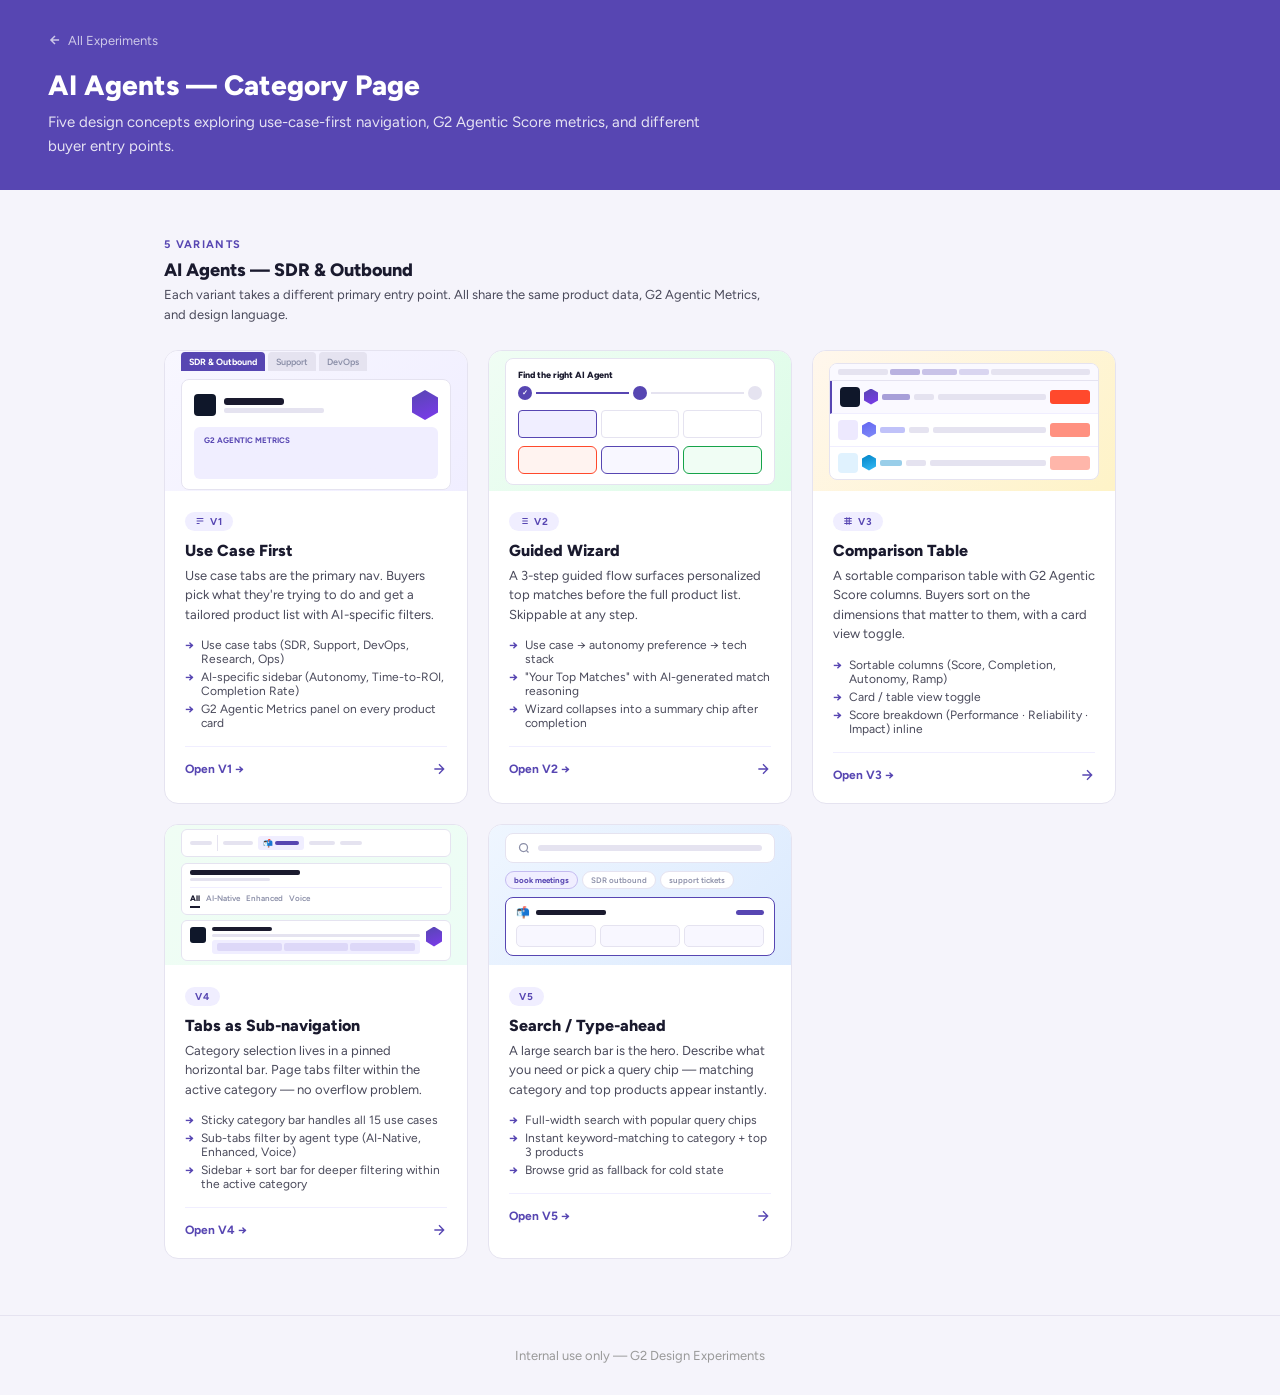
==== commit fb251b2c: "Consolidate hub page into single variant list, simplify copy - Merge two separate grids (Category Na" ====
--- a/ai-agents/index.html
+++ b/ai-agents/index.html
@@ -68,15 +68,6 @@
     .mock-cell { height: 6px; background: #e5e3f0; border-radius: 2px; }
     .mock-hex-sm { width: 14px; height: 16px; clip-path: polygon(50% 0%, 100% 25%, 100% 75%, 50% 100%, 0% 75%, 0% 25%); background: linear-gradient(160deg,#5746b2,#7c3aed); flex-shrink: 0; }
 
-    /* Context box */
-    .context-box { background: white; border: 1.5px solid #e5e3f0; border-radius: 12px; padding: 24px 28px; margin-bottom: 48px; }
-    .context-box h3 { font-size: 15px; font-weight: 800; margin-bottom: 12px; display: flex; align-items: center; gap: 8px; }
-    .context-grid { display: grid; grid-template-columns: 1fr 1fr; gap: 20px; }
-    .context-col h4 { font-size: 12px; font-weight: 700; text-transform: uppercase; letter-spacing: 0.08em; color: #5746b2; margin-bottom: 8px; }
-    .context-col ul { list-style: none; display: flex; flex-direction: column; gap: 5px; }
-    .context-col li { font-size: 13px; color: #49495a; display: flex; align-items: flex-start; gap: 6px; line-height: 1.4; }
-    .context-col li::before { content: '•'; color: #5746b2; font-weight: 900; flex-shrink: 0; }
-
     footer { text-align: center; padding: 32px; font-size: 13px; color: #999; border-top: 1px solid #e5e3f0; margin-top: 32px; }
   </style>
 </head>
@@ -87,291 +78,174 @@
     <svg width="14" height="14" viewBox="0 0 24 24" fill="none" stroke="currentColor" stroke-width="2.5"><path d="M19 12H5M12 19l-7-7 7-7"/></svg>
     All Experiments
   </a>
-  <h1>AI Agents — Category Page Redesign</h1>
-  <p class="subtitle">Three design concepts for a new AI Agents category page — built around use-case-first navigation, proprietary G2 Agentic Metrics, and buyer-stage awareness. Use case: AI SDR &amp; Outbound Agents.</p>
+  <h1>AI Agents — Category Page</h1>
+  <p class="subtitle">Five design concepts exploring use-case-first navigation, G2 Agentic Score metrics, and different buyer entry points.</p>
 </header>
 
 <main>
 
-  <!-- Context -->
-  <div class="context-box">
-    <h3>
-      <svg width="16" height="16" viewBox="0 0 24 24" fill="none" stroke="#5746b2" stroke-width="2.5"><circle cx="12" cy="12" r="10"/><path d="M12 16v-4M12 8h.01"/></svg>
-      Why this page needed a complete rethink
-    </h3>
-    <div class="context-grid">
-      <div class="context-col">
-        <h4>What's broken about the current design</h4>
-        <ul>
-          <li>Star ratings don't capture what matters for autonomous AI — they rate UX, not production reliability</li>
-          <li>"Best AI Agents" ranking is meaningless without use case context — the best SDR agent is not the best DevOps agent</li>
-          <li>No way to surface autonomy level, ramp time, or task completion — the dimensions buyers actually care about</li>
-          <li>Buyers who already have a shortlist are forced through a discovery flow they don't need</li>
-        </ul>
-      </div>
-      <div class="context-col">
-        <h4>G2 Agentic Score — new proprietary metrics</h4>
-        <ul>
-          <li><strong>Task Completion Rate:</strong> % of workflows completed without human rescue (40% weight)</li>
-          <li><strong>Reliability &amp; Error Recovery:</strong> Behavior under failure; consistency over time (30%)</li>
-          <li><strong>Business Impact:</strong> Time-to-ROI and reviewer-reported outcome quality (30%)</li>
-          <li>Composite = G2 Agentic Score (0–100), collected from structured review questions</li>
-        </ul>
-      </div>
-    </div>
-  </div>
-
-  <!-- Category Navigation Sub-variants -->
-  <div class="section-label">Category Navigation — 5 Approaches</div>
-  <div class="section-title">How do you present 15 use cases without overwhelming tabs?</div>
-  <p class="section-desc">The tabs on V1 break down once there are more than 5–6 categories. These five sub-variants explore different ways to present all 15 use cases as a discovery surface — from visual grids to search to a pinned category bar.</p>
-
-  <div class="variants" style="margin-bottom:56px;grid-template-columns:repeat(3,1fr);">
-
-    <!-- 1A -->
-    <a class="variant-card" href="./v1a-category-grid.html" style="display:none;">
+  <div class="section-label">5 Variants</div>
+  <div class="section-title">AI Agents — SDR &amp; Outbound</div>
+  <p class="section-desc">Each variant takes a different primary entry point. All share the same product data, G2 Agentic Metrics, and design language.</p>
+
+  <div class="variants">
+
+    <!-- V1 -->
+    <a class="variant-card" href="./v1-use-case-first.html">
       <div class="variant-preview" style="background:linear-gradient(135deg,#f8f7ff,#f0eeff);">
         <div style="width:100%;">
-          <div style="display:grid;grid-template-columns:repeat(4,1fr);gap:4px;">
-            <div style="background:white;border:1px solid #e5e3f0;border-radius:5px;padding:6px;display:flex;flex-direction:column;gap:3px;">
-              <div style="font-size:10px;">💬</div>
-              <div style="height:4px;background:#1a1a2e;border-radius:2px;width:80%;"></div>
-              <div style="height:3px;background:#e5e3f0;border-radius:2px;width:60%;"></div>
-            </div>
-            <div style="background:white;border:1.5px solid #5746b2;border-radius:5px;padding:6px;display:flex;flex-direction:column;gap:3px;background:#f8f7ff;">
-              <div style="font-size:10px;">📬</div>
-              <div style="height:4px;background:#5746b2;border-radius:2px;width:80%;"></div>
-              <div style="height:3px;background:#ddd8f8;border-radius:2px;width:60%;"></div>
-            </div>
-            <div style="background:white;border:1px solid #e5e3f0;border-radius:5px;padding:6px;display:flex;flex-direction:column;gap:3px;">
-              <div style="font-size:10px;">⚙️</div>
-              <div style="height:4px;background:#1a1a2e;border-radius:2px;width:80%;"></div>
-              <div style="height:3px;background:#e5e3f0;border-radius:2px;width:60%;"></div>
-            </div>
-            <div style="background:white;border:1px solid #e5e3f0;border-radius:5px;padding:6px;display:flex;flex-direction:column;gap:3px;">
-              <div style="font-size:10px;">✍️</div>
-              <div style="height:4px;background:#1a1a2e;border-radius:2px;width:80%;"></div>
-              <div style="height:3px;background:#e5e3f0;border-radius:2px;width:60%;"></div>
-            </div>
-            <div style="background:white;border:1px solid #e5e3f0;border-radius:5px;padding:6px;display:flex;flex-direction:column;gap:3px;">
-              <div style="font-size:10px;">🔍</div>
-              <div style="height:4px;background:#1a1a2e;border-radius:2px;width:80%;"></div>
-              <div style="height:3px;background:#e5e3f0;border-radius:2px;width:60%;"></div>
-            </div>
-            <div style="background:white;border:1px solid #e5e3f0;border-radius:5px;padding:6px;display:flex;flex-direction:column;gap:3px;">
-              <div style="font-size:10px;">📊</div>
-              <div style="height:4px;background:#1a1a2e;border-radius:2px;width:80%;"></div>
-              <div style="height:3px;background:#e5e3f0;border-radius:2px;width:60%;"></div>
-            </div>
-            <div style="background:white;border:1px solid #e5e3f0;border-radius:5px;padding:6px;display:flex;flex-direction:column;gap:3px;">
-              <div style="font-size:10px;">🖥️</div>
-              <div style="height:4px;background:#1a1a2e;border-radius:2px;width:80%;"></div>
-              <div style="height:3px;background:#e5e3f0;border-radius:2px;width:60%;"></div>
-            </div>
-            <div style="background:white;border:1px solid #e5e3f0;border-radius:5px;padding:6px;display:flex;flex-direction:column;gap:3px;">
-              <div style="font-size:10px;">👥</div>
-              <div style="height:4px;background:#1a1a2e;border-radius:2px;width:80%;"></div>
-              <div style="height:3px;background:#e5e3f0;border-radius:2px;width:60%;"></div>
-            </div>
-          </div>
-        </div>
-      </div>
-      <div class="variant-body">
-        <div class="variant-tag">1A</div>
-        <div class="variant-title">Equal-Weight Grid</div>
-        <div class="variant-desc">All 15 categories presented as uniform tiles. No hierarchy, no judgment — every use case gets equal real estate. Fully scannable in one view.</div>
-        <ul class="variant-features">
-          <li>4-column grid, all categories visible without scrolling</li>
-          <li>Icon, name, description, product count per tile</li>
-          <li>Trending / Growing / Emerging badges signal market maturity</li>
-          <li>Simple — works well for buyers who know what they're looking for</li>
-        </ul>
-        <div class="variant-cta"><span>Open 1A →</span></div>
-      </div>
-    </a>
-
-    <!-- 1B -->
-    <a class="variant-card" href="./v1b-featured-grid.html" style="display:none;">
+          <div style="display:flex;gap:3px;margin-bottom:8px;">
+            <div style="background:#5746b2;color:white;border-radius:4px 4px 0 0;padding:4px 8px;font-size:9px;font-weight:700;">SDR &amp; Outbound</div>
+            <div style="background:#e5e3f0;border-radius:4px 4px 0 0;padding:4px 8px;font-size:9px;color:#8b8fa8;font-weight:600;">Support</div>
+            <div style="background:#e5e3f0;border-radius:4px 4px 0 0;padding:4px 8px;font-size:9px;color:#8b8fa8;font-weight:600;">DevOps</div>
+          </div>
+          <div class="mock-card">
+            <div class="mock-row">
+              <div class="mock-logo" style="background:#0f172a;"></div>
+              <div>
+                <div class="mock-name"></div>
+                <div style="margin-top:3px;height:5px;background:#e5e3f0;border-radius:2px;width:100px;"></div>
+              </div>
+              <div class="mock-score"></div>
+            </div>
+            <div style="background:#f0eeff;border-radius:6px;padding:8px 10px;">
+              <div style="font-size:8px;font-weight:700;color:#5746b2;margin-bottom:5px;">G2 AGENTIC METRICS</div>
+              <div class="mock-metric-row">
+                <div class="mock-metric"></div>
+                <div class="mock-metric"></div>
+                <div class="mock-metric"></div>
+                <div class="mock-metric"></div>
+              </div>
+            </div>
+          </div>
+        </div>
+      </div>
+      <div class="variant-body">
+        <div class="variant-tag">
+          <svg width="10" height="10" viewBox="0 0 24 24" fill="none" stroke="currentColor" stroke-width="2.5"><path d="M4 6h16M4 12h16M4 18h7"/></svg>
+          V1
+        </div>
+        <div class="variant-title">Use Case First</div>
+        <div class="variant-desc">Use case tabs are the primary nav. Buyers pick what they're trying to do and get a tailored product list with AI-specific filters.</div>
+        <ul class="variant-features">
+          <li>Use case tabs (SDR, Support, DevOps, Research, Ops)</li>
+          <li>AI-specific sidebar (Autonomy, Time-to-ROI, Completion Rate)</li>
+          <li>G2 Agentic Metrics panel on every product card</li>
+        </ul>
+        <div class="variant-cta">
+          <span>Open V1 →</span>
+          <svg width="16" height="16" viewBox="0 0 24 24" fill="none" stroke="currentColor" stroke-width="2"><path d="M5 12h14M12 5l7 7-7 7"/></svg>
+        </div>
+      </div>
+    </a>
+
+    <!-- V2 -->
+    <a class="variant-card" href="./v2-wizard.html">
       <div class="variant-preview" style="background:linear-gradient(135deg,#f0fdf4,#dcfce7);">
         <div style="width:100%;">
-          <div style="display:grid;grid-template-columns:1fr 1fr;gap:5px;margin-bottom:5px;">
-            <div style="background:white;border:1.5px solid #e5e3f0;border-radius:6px;padding:8px;display:flex;flex-direction:column;gap:4px;">
-              <div style="display:flex;align-items:center;gap:5px;">
-                <div style="font-size:11px;">💬</div>
-                <div style="height:5px;background:#1a1a2e;border-radius:2px;flex:1;"></div>
-              </div>
-              <div style="height:3px;background:#e5e3f0;border-radius:2px;"></div>
-              <div style="height:3px;background:#e5e3f0;border-radius:2px;width:70%;"></div>
-              <div style="display:flex;gap:2px;margin-top:2px;">
-                <div style="width:12px;height:12px;border-radius:3px;background:#f0fdf4;border:1px solid #e5e3f0;"></div>
-                <div style="width:12px;height:12px;border-radius:3px;background:#ede9fe;border:1px solid #e5e3f0;"></div>
-                <div style="width:12px;height:12px;border-radius:3px;background:#fff3f0;border:1px solid #e5e3f0;"></div>
-              </div>
-            </div>
-            <div style="background:white;border:1.5px solid #e5e3f0;border-radius:6px;padding:8px;display:flex;flex-direction:column;gap:4px;">
-              <div style="display:flex;align-items:center;gap:5px;">
-                <div style="font-size:11px;">📬</div>
-                <div style="height:5px;background:#1a1a2e;border-radius:2px;flex:1;"></div>
-              </div>
-              <div style="height:3px;background:#e5e3f0;border-radius:2px;"></div>
-              <div style="height:3px;background:#e5e3f0;border-radius:2px;width:70%;"></div>
-              <div style="display:flex;gap:2px;margin-top:2px;">
-                <div style="width:12px;height:12px;border-radius:3px;background:#0f172a;"></div>
-                <div style="width:12px;height:12px;border-radius:3px;background:#ede9fe;border:1px solid #e5e3f0;"></div>
-                <div style="width:12px;height:12px;border-radius:3px;background:#e0f2fe;border:1px solid #e5e3f0;"></div>
-              </div>
-            </div>
-          </div>
-          <div style="display:grid;grid-template-columns:repeat(4,1fr);gap:3px;">
-            <div style="background:white;border:1px solid #e5e3f0;border-radius:4px;padding:5px;display:flex;align-items:center;gap:3px;">
-              <span style="font-size:9px;">🔍</span><div style="height:3px;background:#e5e3f0;border-radius:2px;flex:1;"></div>
-            </div>
-            <div style="background:white;border:1px solid #e5e3f0;border-radius:4px;padding:5px;display:flex;align-items:center;gap:3px;">
-              <span style="font-size:9px;">📊</span><div style="height:3px;background:#e5e3f0;border-radius:2px;flex:1;"></div>
-            </div>
-            <div style="background:white;border:1px solid #e5e3f0;border-radius:4px;padding:5px;display:flex;align-items:center;gap:3px;">
-              <span style="font-size:9px;">🖥️</span><div style="height:3px;background:#e5e3f0;border-radius:2px;flex:1;"></div>
-            </div>
-            <div style="background:white;border:1px solid #e5e3f0;border-radius:4px;padding:5px;display:flex;align-items:center;gap:3px;">
-              <span style="font-size:9px;">👥</span><div style="height:3px;background:#e5e3f0;border-radius:2px;flex:1;"></div>
-            </div>
-          </div>
-        </div>
-      </div>
-      <div class="variant-body">
-        <div class="variant-tag">1B</div>
-        <div class="variant-title">Featured + Overflow</div>
-        <div class="variant-desc">Top 4 categories get large "hero" tiles with example product logos. The remaining 7 sit in a compact mid-tier grid. Emerging categories appear as minimal chips at the bottom.</div>
-        <ul class="variant-features">
-          <li>Large 2-column cards for the 4 biggest categories, with mini product logos</li>
-          <li>Compact grid for 7 growing categories</li>
-          <li>Chip row for 4 emerging categories</li>
-          <li>Visual hierarchy signals where the most buying activity is</li>
-        </ul>
-        <div class="variant-cta"><span>Open 1B →</span></div>
-      </div>
-    </a>
-
-    <!-- 1C -->
-    <a class="variant-card" href="./v1c-grouped-by-role.html" style="display:none;">
+          <div class="mock-wizard">
+            <div style="font-size:9px;font-weight:800;color:#1a1a2e;margin-bottom:6px;">Find the right AI Agent</div>
+            <div class="mock-steps">
+              <div class="mock-step-circle" style="background:#5746b2;width:14px;height:14px;border-radius:50%;display:flex;align-items:center;justify-content:center;"><span style="font-size:7px;color:white;font-weight:800;">✓</span></div>
+              <div class="mock-step-line" style="background:#5746b2;"></div>
+              <div class="mock-step-circle" style="background:#5746b2;"></div>
+              <div class="mock-step-line"></div>
+              <div class="mock-step-circle" style="background:#e5e3f0;"></div>
+            </div>
+            <div class="mock-tiles">
+              <div class="mock-tile sel"></div>
+              <div class="mock-tile"></div>
+              <div class="mock-tile"></div>
+            </div>
+            <div class="mock-match-row">
+              <div class="mock-match" style="border-color:#ff492c;background:#fff3f0;"></div>
+              <div class="mock-match"></div>
+              <div class="mock-match" style="border-color:#16a34a;background:#f0fdf4;"></div>
+            </div>
+          </div>
+        </div>
+      </div>
+      <div class="variant-body">
+        <div class="variant-tag">
+          <svg width="10" height="10" viewBox="0 0 24 24" fill="none" stroke="currentColor" stroke-width="2.5"><path d="M8 6h13M8 12h13M8 18h13M3 6h.01M3 12h.01M3 18h.01"/></svg>
+          V2
+        </div>
+        <div class="variant-title">Guided Wizard</div>
+        <div class="variant-desc">A 3-step guided flow surfaces personalized top matches before the full product list. Skippable at any step.</div>
+        <ul class="variant-features">
+          <li>Use case → autonomy preference → tech stack</li>
+          <li>"Your Top Matches" with AI-generated match reasoning</li>
+          <li>Wizard collapses into a summary chip after completion</li>
+        </ul>
+        <div class="variant-cta">
+          <span>Open V2 →</span>
+          <svg width="16" height="16" viewBox="0 0 24 24" fill="none" stroke="currentColor" stroke-width="2"><path d="M5 12h14M12 5l7 7-7 7"/></svg>
+        </div>
+      </div>
+    </a>
+
+    <!-- V3 -->
+    <a class="variant-card" href="./v3-comparison.html">
       <div class="variant-preview" style="background:linear-gradient(135deg,#fff7ed,#fef3c7);">
         <div style="width:100%;">
-          <div style="margin-bottom:7px;">
-            <div style="display:flex;align-items:center;gap:5px;margin-bottom:4px;padding-bottom:4px;border-bottom:1.5px solid #ffd5cc;">
-              <div style="font-size:10px;">🚀</div>
-              <div style="height:4px;background:#c2410c;border-radius:2px;width:80px;opacity:0.7;"></div>
-            </div>
-            <div style="display:flex;gap:3px;">
-              <div style="background:white;border:1px solid #ffd5cc;border-radius:4px;padding:4px 6px;display:flex;flex-direction:column;gap:2px;flex:1;">
-                <span style="font-size:9px;">📬</span><div style="height:3px;background:#e5e3f0;border-radius:2px;"></div>
-              </div>
-              <div style="background:white;border:1px solid #ffd5cc;border-radius:4px;padding:4px 6px;display:flex;flex-direction:column;gap:2px;flex:1;">
-                <span style="font-size:9px;">💬</span><div style="height:3px;background:#e5e3f0;border-radius:2px;"></div>
-              </div>
-              <div style="background:white;border:1px solid #ffd5cc;border-radius:4px;padding:4px 6px;display:flex;flex-direction:column;gap:2px;flex:1;">
-                <span style="font-size:9px;">✍️</span><div style="height:3px;background:#e5e3f0;border-radius:2px;"></div>
-              </div>
-            </div>
-          </div>
-          <div style="margin-bottom:7px;">
-            <div style="display:flex;align-items:center;gap:5px;margin-bottom:4px;padding-bottom:4px;border-bottom:1.5px solid #bbf7d0;">
-              <div style="font-size:10px;">⚙️</div>
-              <div style="height:4px;background:#15803d;border-radius:2px;width:80px;opacity:0.7;"></div>
-            </div>
-            <div style="display:flex;gap:3px;">
-              <div style="background:white;border:1px solid #bbf7d0;border-radius:4px;padding:4px 6px;display:flex;flex-direction:column;gap:2px;flex:1;">
-                <span style="font-size:9px;">💻</span><div style="height:3px;background:#e5e3f0;border-radius:2px;"></div>
-              </div>
-              <div style="background:white;border:1px solid #bbf7d0;border-radius:4px;padding:4px 6px;display:flex;flex-direction:column;gap:2px;flex:1;">
-                <span style="font-size:9px;">🖥️</span><div style="height:3px;background:#e5e3f0;border-radius:2px;"></div>
-              </div>
-              <div style="background:white;border:1px solid #bbf7d0;border-radius:4px;padding:4px 6px;display:flex;flex-direction:column;gap:2px;flex:1;">
-                <span style="font-size:9px;">🛡️</span><div style="height:3px;background:#e5e3f0;border-radius:2px;"></div>
-              </div>
-            </div>
-          </div>
-          <div>
-            <div style="display:flex;align-items:center;gap:5px;margin-bottom:4px;padding-bottom:4px;border-bottom:1.5px solid #bfdbfe;">
-              <div style="font-size:10px;">🧠</div>
-              <div style="height:4px;background:#1d4ed8;border-radius:2px;width:80px;opacity:0.7;"></div>
-            </div>
-            <div style="display:flex;gap:3px;">
-              <div style="background:white;border:1px solid #bfdbfe;border-radius:4px;padding:4px 6px;display:flex;flex-direction:column;gap:2px;flex:1;">
-                <span style="font-size:9px;">🔍</span><div style="height:3px;background:#e5e3f0;border-radius:2px;"></div>
-              </div>
-              <div style="background:white;border:1px solid #bfdbfe;border-radius:4px;padding:4px 6px;display:flex;flex-direction:column;gap:2px;flex:1;">
-                <span style="font-size:9px;">📊</span><div style="height:3px;background:#e5e3f0;border-radius:2px;"></div>
-              </div>
-              <div style="background:white;border:1px solid #bfdbfe;border-radius:4px;padding:4px 6px;display:flex;flex-direction:column;gap:2px;flex:1;">
-                <span style="font-size:9px;">👥</span><div style="height:3px;background:#e5e3f0;border-radius:2px;"></div>
-              </div>
-            </div>
-          </div>
-        </div>
-      </div>
-      <div class="variant-body">
-        <div class="variant-tag">1C</div>
-        <div class="variant-title">Grouped by Role</div>
-        <div class="variant-desc">Categories organized by who uses them: Revenue &amp; Customer, Engineering &amp; Security, Knowledge &amp; Ops, Specialized Functions. Buyers self-identify by team, not use case label.</div>
-        <ul class="variant-features">
-          <li>4 role groups, each color-coded</li>
-          <li>Buyers navigate by team identity, not technical vocabulary</li>
-          <li>Emerging categories still visible, grouped under "Specialized Functions"</li>
-          <li>Total product count per group gives a sense of category depth</li>
-        </ul>
-        <div class="variant-cta"><span>Open 1C →</span></div>
-      </div>
-    </a>
-
-    <!-- V2-Search -->
-    <a class="variant-card" href="./v2-search.html">
-      <div class="variant-preview" style="background:linear-gradient(135deg,#eff6ff,#dbeafe);">
-        <div style="width:100%;">
-          <!-- Search bar hero -->
-          <div style="background:white;border:1.5px solid #e5e3f0;border-radius:8px;padding:8px 12px;display:flex;align-items:center;gap:8px;margin-bottom:8px;">
-            <svg width="12" height="12" viewBox="0 0 24 24" fill="none" stroke="#8b8fa8" stroke-width="2.5"><circle cx="11" cy="11" r="8"/><path d="m21 21-4.35-4.35"/></svg>
-            <div style="height:6px;background:#e5e3f0;border-radius:3px;flex:1;"></div>
-          </div>
-          <!-- Query chips -->
-          <div style="display:flex;gap:4px;margin-bottom:8px;flex-wrap:wrap;">
-            <div style="background:#f0eeff;border:1px solid #c4bbf0;border-radius:20px;padding:3px 8px;font-size:8px;font-weight:700;color:#5746b2;">book meetings</div>
-            <div style="background:white;border:1px solid #e5e3f0;border-radius:20px;padding:3px 8px;font-size:8px;font-weight:600;color:#8b8fa8;">SDR outbound</div>
-            <div style="background:white;border:1px solid #e5e3f0;border-radius:20px;padding:3px 8px;font-size:8px;font-weight:600;color:#8b8fa8;">support tickets</div>
-          </div>
-          <!-- Result panel -->
-          <div style="background:white;border:1.5px solid #5746b2;border-radius:8px;padding:8px 10px;">
-            <div style="display:flex;align-items:center;gap:6px;margin-bottom:6px;">
-              <span style="font-size:11px;">📬</span>
-              <div style="height:5px;background:#1a1a2e;border-radius:2px;width:70px;"></div>
-              <div style="height:5px;background:#5746b2;border-radius:10px;width:28px;margin-left:auto;"></div>
-            </div>
-            <div style="display:flex;gap:4px;">
-              <div style="flex:1;background:#f8f7ff;border:1px solid #e5e3f0;border-radius:5px;height:22px;"></div>
-              <div style="flex:1;background:#f8f7ff;border:1px solid #e5e3f0;border-radius:5px;height:22px;"></div>
-              <div style="flex:1;background:#f8f7ff;border:1px solid #e5e3f0;border-radius:5px;height:22px;"></div>
-            </div>
-          </div>
-        </div>
-      </div>
-      <div class="variant-body">
-        <div class="variant-tag">2 · Search</div>
-        <div class="variant-title">Search / Type-ahead</div>
-        <div class="variant-desc">A large search bar is the hero. Buyers describe what they need in natural language — or click a pre-baked query chip. Matching category + top products appear instantly.</div>
-        <ul class="variant-features">
-          <li>Full-width search hero with popular query chips</li>
-          <li>Live keyword-matching shows category + top 3 products</li>
-          <li>Cold state shows a browse grid as a fallback</li>
-          <li>Best for explorers who know their problem but not the product name</li>
-        </ul>
-        <div class="variant-cta"><span>Open Search →</span></div>
-      </div>
-    </a>
-
-    <!-- V4-Tabs-Subnav -->
+          <div class="mock-table">
+            <div class="mock-thead">
+              <div class="mock-th" style="width:50px;"></div>
+              <div class="mock-th" style="width:30px;background:#5746b2;opacity:0.4;"></div>
+              <div class="mock-th" style="width:35px;background:#5746b2;opacity:0.3;"></div>
+              <div class="mock-th" style="width:30px;background:#5746b2;opacity:0.2;"></div>
+              <div class="mock-th" style="flex:1;"></div>
+            </div>
+            <div class="mock-trow highlight">
+              <div style="width:20px;height:20px;background:#0f172a;border-radius:4px;flex-shrink:0;"></div>
+              <div class="mock-hex-sm"></div>
+              <div class="mock-cell" style="width:28px;background:#5746b2;opacity:0.5;"></div>
+              <div class="mock-cell" style="width:20px;"></div>
+              <div class="mock-cell" style="flex:1;"></div>
+              <div style="width:40px;height:14px;background:#ff492c;border-radius:3px;flex-shrink:0;"></div>
+            </div>
+            <div class="mock-trow">
+              <div style="width:20px;height:20px;background:#ede9fe;border-radius:4px;flex-shrink:0;"></div>
+              <div class="mock-hex-sm" style="background:linear-gradient(160deg,#6366f1,#818cf8);"></div>
+              <div class="mock-cell" style="width:25px;background:#6366f1;opacity:0.4;"></div>
+              <div class="mock-cell" style="width:20px;"></div>
+              <div class="mock-cell" style="flex:1;"></div>
+              <div style="width:40px;height:14px;background:#ff492c;border-radius:3px;flex-shrink:0;opacity:0.6;"></div>
+            </div>
+            <div class="mock-trow">
+              <div style="width:20px;height:20px;background:#e0f2fe;border-radius:4px;flex-shrink:0;"></div>
+              <div class="mock-hex-sm" style="background:linear-gradient(160deg,#0284c7,#38bdf8);"></div>
+              <div class="mock-cell" style="width:22px;background:#0284c7;opacity:0.4;"></div>
+              <div class="mock-cell" style="width:20px;"></div>
+              <div class="mock-cell" style="flex:1;"></div>
+              <div style="width:40px;height:14px;background:#ff492c;border-radius:3px;flex-shrink:0;opacity:0.4;"></div>
+            </div>
+          </div>
+        </div>
+      </div>
+      <div class="variant-body">
+        <div class="variant-tag">
+          <svg width="10" height="10" viewBox="0 0 24 24" fill="none" stroke="currentColor" stroke-width="2.5"><path d="M3 6h18M3 12h18M3 18h18M9 3v18M15 3v18"/></svg>
+          V3
+        </div>
+        <div class="variant-title">Comparison Table</div>
+        <div class="variant-desc">A sortable comparison table with G2 Agentic Score columns. Buyers sort on the dimensions that matter to them, with a card view toggle.</div>
+        <ul class="variant-features">
+          <li>Sortable columns (Score, Completion, Autonomy, Ramp)</li>
+          <li>Card / table view toggle</li>
+          <li>Score breakdown (Performance · Reliability · Impact) inline</li>
+        </ul>
+        <div class="variant-cta">
+          <span>Open V3 →</span>
+          <svg width="16" height="16" viewBox="0 0 24 24" fill="none" stroke="currentColor" stroke-width="2"><path d="M5 12h14M12 5l7 7-7 7"/></svg>
+        </div>
+      </div>
+    </a>
+
+    <!-- V4 -->
     <a class="variant-card" href="./v4-tabs-subnav.html">
       <div class="variant-preview" style="background:linear-gradient(135deg,#f0fdf4,#ecfdf5);">
         <div style="width:100%;">
-          <!-- Pinned category bar -->
           <div style="background:white;border:1px solid #e5e3f0;border-radius:6px;padding:5px 8px;display:flex;align-items:center;gap:5px;margin-bottom:6px;">
             <div style="height:4px;background:#e5e3f0;border-radius:2px;width:22px;"></div>
             <div style="height:16px;width:1px;background:#e5e3f0;"></div>
@@ -383,11 +257,9 @@
             <div style="height:4px;background:#e5e3f0;border-radius:2px;width:26px;"></div>
             <div style="height:4px;background:#e5e3f0;border-radius:2px;width:22px;"></div>
           </div>
-          <!-- Category-scoped header with sub-tabs -->
           <div style="background:white;border:1px solid #e5e3f0;border-radius:6px;padding:6px 8px;margin-bottom:5px;">
             <div style="height:5px;background:#1a1a2e;border-radius:2px;width:110px;margin-bottom:3px;"></div>
             <div style="height:3px;background:#e5e3f0;border-radius:2px;width:80px;margin-bottom:6px;"></div>
-            <!-- Sub-tabs -->
             <div style="display:flex;gap:6px;border-top:1px solid #f0eeff;padding-top:5px;">
               <div style="font-size:8px;font-weight:800;color:#1a1a2e;border-bottom:2px solid #1a1a2e;padding-bottom:3px;">All</div>
               <div style="font-size:8px;font-weight:600;color:#8b8fa8;padding-bottom:3px;">AI-Native</div>
@@ -395,7 +267,6 @@
               <div style="font-size:8px;font-weight:600;color:#8b8fa8;padding-bottom:3px;">Voice</div>
             </div>
           </div>
-          <!-- Mini product card -->
           <div style="background:white;border:1px solid #e5e3f0;border-radius:6px;padding:6px 8px;display:flex;gap:6px;align-items:flex-start;">
             <div style="width:16px;height:16px;background:#0f172a;border-radius:3px;flex-shrink:0;"></div>
             <div style="flex:1;">
@@ -414,213 +285,64 @@
         </div>
       </div>
       <div class="variant-body">
-        <div class="variant-tag">4 · Sub-nav</div>
+        <div class="variant-tag">V4</div>
         <div class="variant-title">Tabs as Sub-navigation</div>
-        <div class="variant-desc">Category selection lives in a pinned horizontal bar at the top of the page. Tabs are scoped to sub-filtering <em>within</em> a category — no tab overflow problem.</div>
-        <ul class="variant-features">
-          <li>Sticky category bar handles top-level navigation across all 15 use cases</li>
-          <li>Sub-tabs filter within a category (e.g. AI-Native vs AI-Enhanced)</li>
-          <li>Breadcrumb always shows current position in the hierarchy</li>
+        <div class="variant-desc">Category selection lives in a pinned horizontal bar. Page tabs filter within the active category — no overflow problem.</div>
+        <ul class="variant-features">
+          <li>Sticky category bar handles all 15 use cases</li>
+          <li>Sub-tabs filter by agent type (AI-Native, Enhanced, Voice)</li>
           <li>Sidebar + sort bar for deeper filtering within the active category</li>
         </ul>
-        <div class="variant-cta"><span>Open Sub-nav →</span></div>
-      </div>
-    </a>
-
-  </div>
-
-  <!-- Variants -->
-  <div class="section-label">Product List Variants</div>
-  <div class="section-title">Three approaches to the product list</div>
-  <p class="section-desc">Each variant takes a different primary entry point, but all share the same product data, G2 Agentic Metrics, and design language. They're not mutually exclusive — elements can be combined.</p>
-
-  <div class="variants">
-
-    <!-- V1 -->
-    <a class="variant-card" href="./v1-use-case-first.html">
-      <div class="variant-preview" style="background:linear-gradient(135deg,#f8f7ff,#f0eeff);">
-        <!-- Mini card mockup -->
-        <div style="width:100%;">
-          <!-- Tabs mockup -->
-          <div style="display:flex;gap:3px;margin-bottom:8px;">
-            <div style="background:#5746b2;color:white;border-radius:4px 4px 0 0;padding:4px 8px;font-size:9px;font-weight:700;">SDR &amp; Outbound</div>
-            <div style="background:#e5e3f0;border-radius:4px 4px 0 0;padding:4px 8px;font-size:9px;color:#8b8fa8;font-weight:600;">Support</div>
-            <div style="background:#e5e3f0;border-radius:4px 4px 0 0;padding:4px 8px;font-size:9px;color:#8b8fa8;font-weight:600;">DevOps</div>
-          </div>
-          <div class="mock-card">
-            <div class="mock-row">
-              <div class="mock-logo" style="background:#0f172a;"></div>
-              <div>
-                <div class="mock-name"></div>
-                <div style="margin-top:3px;height:5px;background:#e5e3f0;border-radius:2px;width:100px;"></div>
-              </div>
-              <div class="mock-score"></div>
-            </div>
-            <div style="background:#f0eeff;border-radius:6px;padding:8px 10px;">
-              <div style="font-size:8px;font-weight:700;color:#5746b2;margin-bottom:5px;">G2 AGENTIC METRICS</div>
-              <div class="mock-metric-row">
-                <div class="mock-metric"></div>
-                <div class="mock-metric"></div>
-                <div class="mock-metric"></div>
-                <div class="mock-metric"></div>
-              </div>
-            </div>
-          </div>
-        </div>
-      </div>
-      <div class="variant-body">
-        <div class="variant-tag">
-          <svg width="10" height="10" viewBox="0 0 24 24" fill="none" stroke="currentColor" stroke-width="2.5"><path d="M4 6h16M4 12h16M4 18h7"/></svg>
-          Variant 1
-        </div>
-        <div class="variant-title">Use Case First</div>
-        <div class="variant-desc">The entire experience is organized around what you're trying to do. Use case tabs are the primary navigation. AI-specific filters replace the generic sidebar.</div>
-        <ul class="variant-features">
-          <li>Use case tabs (SDR, Support, DevOps, Research, Ops)</li>
-          <li>AI-specific sidebar filters (Autonomy, Time-to-ROI, Completion Rate)</li>
-          <li>Full G2 Agentic Metrics panel on every product card</li>
-          <li>Works for all buyer modes without forcing a wizard</li>
-        </ul>
-        <div class="variant-cta">
-          <span>Open Variant 1 →</span>
-          <svg width="16" height="16" viewBox="0 0 24 24" fill="none" stroke="currentColor" stroke-width="2"><path d="M5 12h14M12 5l7 7-7 7"/></svg>
-        </div>
-      </div>
-    </a>
-
-    <!-- V2 -->
-    <a class="variant-card" href="./v2-wizard.html">
-      <div class="variant-preview" style="background:linear-gradient(135deg,#f0fdf4,#dcfce7);">
-        <div style="width:100%;">
-          <div class="mock-wizard">
-            <div style="font-size:9px;font-weight:800;color:#1a1a2e;margin-bottom:6px;">Find the right AI Agent</div>
-            <div class="mock-steps">
-              <div class="mock-step-circle" style="background:#5746b2;width:14px;height:14px;border-radius:50%;display:flex;align-items:center;justify-content:center;"><span style="font-size:7px;color:white;font-weight:800;">✓</span></div>
-              <div class="mock-step-line" style="background:#5746b2;"></div>
-              <div class="mock-step-circle" style="background:#5746b2;"></div>
-              <div class="mock-step-line"></div>
-              <div class="mock-step-circle" style="background:#e5e3f0;"></div>
-            </div>
-            <div class="mock-tiles">
-              <div class="mock-tile sel"></div>
-              <div class="mock-tile"></div>
-              <div class="mock-tile"></div>
-            </div>
-            <div class="mock-match-row">
-              <div class="mock-match" style="border-color:#ff492c;background:#fff3f0;"></div>
-              <div class="mock-match"></div>
-              <div class="mock-match" style="border-color:#16a34a;background:#f0fdf4;"></div>
-            </div>
-          </div>
-        </div>
-      </div>
-      <div class="variant-body">
-        <div class="variant-tag">
-          <svg width="10" height="10" viewBox="0 0 24 24" fill="none" stroke="currentColor" stroke-width="2.5"><path d="M8 6h13M8 12h13M8 18h13M3 6h.01M3 12h.01M3 18h.01"/></svg>
-          Variant 2
-        </div>
-        <div class="variant-title">Guided Wizard</div>
-        <div class="variant-desc">A 3-step guided flow surfaces personalized top matches before the full product list. Skippable at any step — works for both explorers and shortlisters.</div>
-        <ul class="variant-features">
-          <li>3-step wizard: use case → autonomy preference → tech stack</li>
-          <li>"Your Top Matches" section with AI-generated match reasoning</li>
-          <li>Full product list below with compact comparison cards</li>
-          <li>Wizard collapses into a summary chip after completion</li>
-        </ul>
-        <div class="variant-cta">
-          <span>Open Variant 2 →</span>
-          <svg width="16" height="16" viewBox="0 0 24 24" fill="none" stroke="currentColor" stroke-width="2"><path d="M5 12h14M12 5l7 7-7 7"/></svg>
-        </div>
-      </div>
-    </a>
-
-    <!-- V3 -->
-    <a class="variant-card" href="./v3-comparison.html">
-      <div class="variant-preview" style="background:linear-gradient(135deg,#fff7ed,#fef3c7);">
-        <div style="width:100%;">
-          <div class="mock-table">
-            <div class="mock-thead">
-              <div class="mock-th" style="width:50px;"></div>
-              <div class="mock-th" style="width:30px;background:#5746b2;opacity:0.4;"></div>
-              <div class="mock-th" style="width:35px;background:#5746b2;opacity:0.3;"></div>
-              <div class="mock-th" style="width:30px;background:#5746b2;opacity:0.2;"></div>
-              <div class="mock-th" style="flex:1;"></div>
-            </div>
-            <div class="mock-trow highlight">
-              <div style="width:20px;height:20px;background:#0f172a;border-radius:4px;flex-shrink:0;"></div>
-              <div class="mock-hex-sm"></div>
-              <div class="mock-cell" style="width:28px;background:#5746b2;opacity:0.5;"></div>
-              <div class="mock-cell" style="width:20px;"></div>
-              <div class="mock-cell" style="flex:1;"></div>
-              <div style="width:40px;height:14px;background:#ff492c;border-radius:3px;flex-shrink:0;"></div>
-            </div>
-            <div class="mock-trow">
-              <div style="width:20px;height:20px;background:#ede9fe;border-radius:4px;flex-shrink:0;"></div>
-              <div class="mock-hex-sm" style="background:linear-gradient(160deg,#6366f1,#818cf8);"></div>
-              <div class="mock-cell" style="width:25px;background:#6366f1;opacity:0.4;"></div>
-              <div class="mock-cell" style="width:20px;"></div>
-              <div class="mock-cell" style="flex:1;"></div>
-              <div style="width:40px;height:14px;background:#ff492c;border-radius:3px;flex-shrink:0;opacity:0.6;"></div>
-            </div>
-            <div class="mock-trow">
-              <div style="width:20px;height:20px;background:#e0f2fe;border-radius:4px;flex-shrink:0;"></div>
-              <div class="mock-hex-sm" style="background:linear-gradient(160deg,#0284c7,#38bdf8);"></div>
-              <div class="mock-cell" style="width:22px;background:#0284c7;opacity:0.4;"></div>
-              <div class="mock-cell" style="width:20px;"></div>
-              <div class="mock-cell" style="flex:1;"></div>
-              <div style="width:40px;height:14px;background:#ff492c;border-radius:3px;flex-shrink:0;opacity:0.4;"></div>
-            </div>
-          </div>
-        </div>
-      </div>
-      <div class="variant-body">
-        <div class="variant-tag">
-          <svg width="10" height="10" viewBox="0 0 24 24" fill="none" stroke="currentColor" stroke-width="2.5"><path d="M3 6h18M3 12h18M3 18h18M9 3v18M15 3v18"/></svg>
-          Variant 3
-        </div>
-        <div class="variant-title">Smart Comparison Table</div>
-        <div class="variant-desc">The primary UI is a structured comparison table. G2 Agentic Score columns replace the traditional list, letting buyers sort on the dimensions that matter to them.</div>
-        <ul class="variant-features">
-          <li>Table-first with sortable G2 Agentic Score columns</li>
-          <li>Card / Compare view toggle</li>
-          <li>Filter chips for autonomy level and integrations</li>
-          <li>Score breakdown (Performance / Reliability / Impact) visible inline</li>
-        </ul>
-        <div class="variant-cta">
-          <span>Open Variant 3 →</span>
-          <svg width="16" height="16" viewBox="0 0 24 24" fill="none" stroke="currentColor" stroke-width="2"><path d="M5 12h14M12 5l7 7-7 7"/></svg>
-        </div>
-      </div>
-    </a>
-
-  </div>
-
-  <!-- Research context note -->
-  <div class="context-box">
-    <h3>
-      <svg width="16" height="16" viewBox="0 0 24 24" fill="none" stroke="#5746b2" stroke-width="2.5"><path d="M12 20h9M16.5 3.5a2.121 2.121 0 013 3L7 19l-4 1 1-4L16.5 3.5z"/></svg>
-      Research &amp; design notes
-    </h3>
-    <div class="context-grid">
-      <div class="context-col">
-        <h4>Use case: AI SDR &amp; Outbound Agents</h4>
-        <ul>
-          <li>A clean, specific, emerging category — distinct from general-purpose AI and established automation tools</li>
-          <li>Products: 11x (Alice), Artisan (Ava), AiSDR, Salesforge (Frank), Reply.io (Jason AI), Regie.ai</li>
-          <li>All product data is illustrative for prototype purposes — not sourced from live G2 reviews</li>
-          <li>G2 Agentic Score methodology is a design proposal, not an active G2 metric</li>
-        </ul>
-      </div>
-      <div class="context-col">
-        <h4>Key buyer insights (from research)</h4>
-        <ul>
-          <li>95% of buyers choose from their Day One shortlist — most are validating, not discovering</li>
-          <li>Buyers trust independent review data; vendor-provided metrics rank lowest in credibility</li>
-          <li>Human-in-loop deployments outperform fully autonomous ones 2:1 for ROI — autonomy level is a key purchase criterion</li>
-          <li>Reliability (not intelligence) is the #1 production concern — completion rate &gt; benchmark score</li>
-        </ul>
-      </div>
-    </div>
+        <div class="variant-cta">
+          <span>Open V4 →</span>
+          <svg width="16" height="16" viewBox="0 0 24 24" fill="none" stroke="currentColor" stroke-width="2"><path d="M5 12h14M12 5l7 7-7 7"/></svg>
+        </div>
+      </div>
+    </a>
+
+    <!-- V5 -->
+    <a class="variant-card" href="./v2-search.html">
+      <div class="variant-preview" style="background:linear-gradient(135deg,#eff6ff,#dbeafe);">
+        <div style="width:100%;">
+          <div style="background:white;border:1.5px solid #e5e3f0;border-radius:8px;padding:8px 12px;display:flex;align-items:center;gap:8px;margin-bottom:8px;">
+            <svg width="12" height="12" viewBox="0 0 24 24" fill="none" stroke="#8b8fa8" stroke-width="2.5"><circle cx="11" cy="11" r="8"/><path d="m21 21-4.35-4.35"/></svg>
+            <div style="height:6px;background:#e5e3f0;border-radius:3px;flex:1;"></div>
+          </div>
+          <div style="display:flex;gap:4px;margin-bottom:8px;flex-wrap:wrap;">
+            <div style="background:#f0eeff;border:1px solid #c4bbf0;border-radius:20px;padding:3px 8px;font-size:8px;font-weight:700;color:#5746b2;">book meetings</div>
+            <div style="background:white;border:1px solid #e5e3f0;border-radius:20px;padding:3px 8px;font-size:8px;font-weight:600;color:#8b8fa8;">SDR outbound</div>
+            <div style="background:white;border:1px solid #e5e3f0;border-radius:20px;padding:3px 8px;font-size:8px;font-weight:600;color:#8b8fa8;">support tickets</div>
+          </div>
+          <div style="background:white;border:1.5px solid #5746b2;border-radius:8px;padding:8px 10px;">
+            <div style="display:flex;align-items:center;gap:6px;margin-bottom:6px;">
+              <span style="font-size:11px;">📬</span>
+              <div style="height:5px;background:#1a1a2e;border-radius:2px;width:70px;"></div>
+              <div style="height:5px;background:#5746b2;border-radius:10px;width:28px;margin-left:auto;"></div>
+            </div>
+            <div style="display:flex;gap:4px;">
+              <div style="flex:1;background:#f8f7ff;border:1px solid #e5e3f0;border-radius:5px;height:22px;"></div>
+              <div style="flex:1;background:#f8f7ff;border:1px solid #e5e3f0;border-radius:5px;height:22px;"></div>
+              <div style="flex:1;background:#f8f7ff;border:1px solid #e5e3f0;border-radius:5px;height:22px;"></div>
+            </div>
+          </div>
+        </div>
+      </div>
+      <div class="variant-body">
+        <div class="variant-tag">V5</div>
+        <div class="variant-title">Search / Type-ahead</div>
+        <div class="variant-desc">A large search bar is the hero. Describe what you need or pick a query chip — matching category and top products appear instantly.</div>
+        <ul class="variant-features">
+          <li>Full-width search with popular query chips</li>
+          <li>Instant keyword-matching to category + top 3 products</li>
+          <li>Browse grid as fallback for cold state</li>
+        </ul>
+        <div class="variant-cta">
+          <span>Open V5 →</span>
+          <svg width="16" height="16" viewBox="0 0 24 24" fill="none" stroke="currentColor" stroke-width="2"><path d="M5 12h14M12 5l7 7-7 7"/></svg>
+        </div>
+      </div>
+    </a>
+
   </div>
 
 </main>
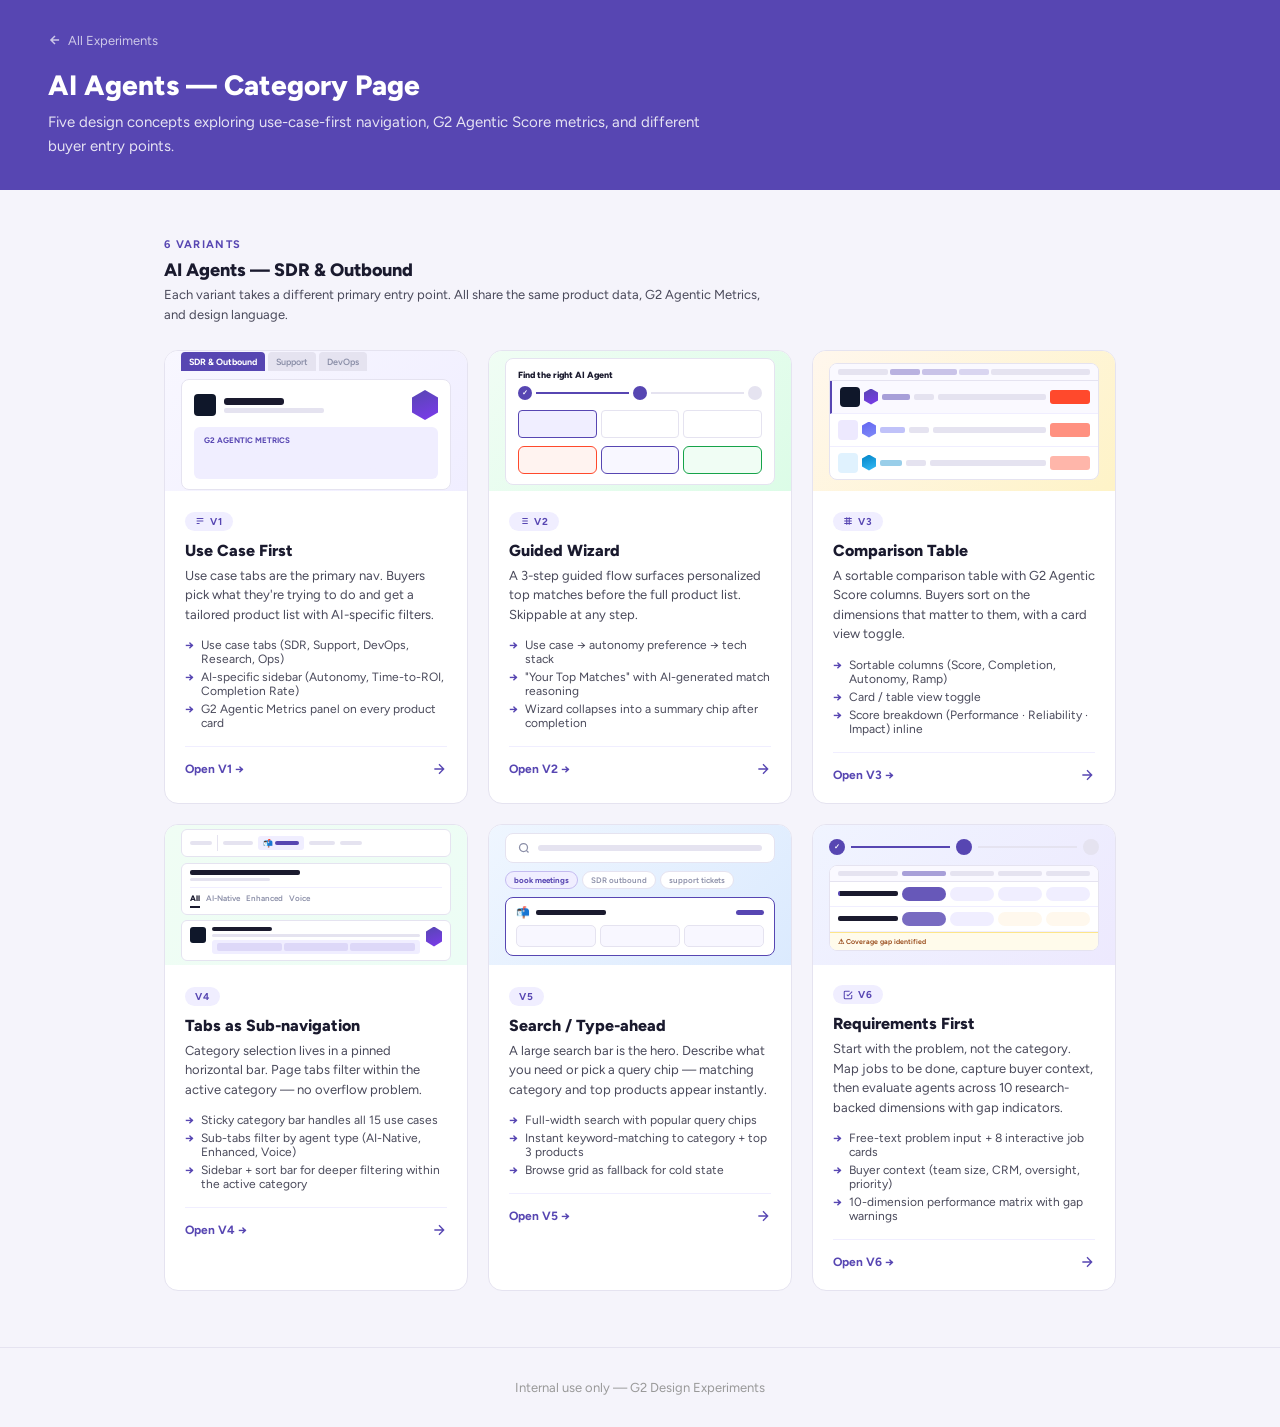
==== commit e5a72cdf: "Add V6 Requirements First — 3-step problem-to-matrix flow New prototype starts with a free-text prob" ====
--- a/ai-agents/index.html
+++ b/ai-agents/index.html
@@ -84,7 +84,7 @@
 
 <main>
 
-  <div class="section-label">5 Variants</div>
+  <div class="section-label">6 Variants</div>
   <div class="section-title">AI Agents — SDR &amp; Outbound</div>
   <p class="section-desc">Each variant takes a different primary entry point. All share the same product data, G2 Agentic Metrics, and design language.</p>
 
@@ -343,6 +343,64 @@
       </div>
     </a>
 
+    <!-- V6 -->
+    <a class="variant-card" href="./v6-requirements-first.html">
+      <div class="variant-preview" style="background:linear-gradient(135deg,#f0f4ff,#ede9fe);">
+        <div style="width:100%;">
+          <!-- Step indicator mock -->
+          <div style="display:flex;align-items:center;gap:6px;margin-bottom:10px;">
+            <div style="width:16px;height:16px;border-radius:50%;background:#5746b2;display:flex;align-items:center;justify-content:center;flex-shrink:0;"><span style="font-size:7px;color:white;font-weight:800;">✓</span></div>
+            <div style="height:2px;flex:1;background:#5746b2;"></div>
+            <div style="width:16px;height:16px;border-radius:50%;background:#5746b2;flex-shrink:0;"></div>
+            <div style="height:2px;flex:1;background:#e5e3f0;"></div>
+            <div style="width:16px;height:16px;border-radius:50%;background:#e5e3f0;flex-shrink:0;"></div>
+          </div>
+          <!-- Matrix preview -->
+          <div style="background:white;border:1px solid #e5e3f0;border-radius:8px;overflow:hidden;">
+            <div style="display:flex;background:#faf9ff;padding:5px 8px;border-bottom:1px solid #e5e3f0;gap:4px;">
+              <div style="width:60px;height:5px;background:#e5e3f0;border-radius:2px;"></div>
+              <div style="flex:1;height:5px;background:#5746b2;opacity:0.5;border-radius:2px;"></div>
+              <div style="flex:1;height:5px;background:#e5e3f0;border-radius:2px;"></div>
+              <div style="flex:1;height:5px;background:#e5e3f0;border-radius:2px;"></div>
+              <div style="flex:1;height:5px;background:#e5e3f0;border-radius:2px;"></div>
+            </div>
+            <div style="display:flex;align-items:center;padding:5px 8px;border-bottom:1px solid #f0eeff;gap:4px;">
+              <div style="width:60px;height:5px;background:#1a1a2e;border-radius:2px;border-left:2px solid #5746b2;padding-left:4px;"></div>
+              <div style="flex:1;height:14px;background:#5746b2;border-radius:8px;opacity:0.9;"></div>
+              <div style="flex:1;height:14px;background:#f0eeff;border-radius:8px;"></div>
+              <div style="flex:1;height:14px;background:#f0eeff;border-radius:8px;"></div>
+              <div style="flex:1;height:14px;background:#f0eeff;border-radius:8px;"></div>
+            </div>
+            <div style="display:flex;align-items:center;padding:5px 8px;border-bottom:1px solid #f0eeff;gap:4px;">
+              <div style="width:60px;height:5px;background:#1a1a2e;border-radius:2px;"></div>
+              <div style="flex:1;height:14px;background:#5746b2;border-radius:8px;opacity:0.8;"></div>
+              <div style="flex:1;height:14px;background:#f0eeff;border-radius:8px;"></div>
+              <div style="flex:1;height:14px;background:#fff8ed;border-radius:8px;"></div>
+              <div style="flex:1;height:14px;background:#fff8ed;border-radius:8px;"></div>
+            </div>
+            <div style="padding:4px 8px;background:#fffbeb;border-top:1px solid #fde68a;font-size:7px;color:#92400e;font-weight:600;">⚠ Coverage gap identified</div>
+          </div>
+        </div>
+      </div>
+      <div class="variant-body">
+        <div class="variant-tag">
+          <svg width="10" height="10" viewBox="0 0 24 24" fill="none" stroke="currentColor" stroke-width="2.5"><path d="M9 11l3 3L22 4"/><path d="M21 12v7a2 2 0 0 1-2 2H5a2 2 0 0 1-2-2V5a2 2 0 0 1 2-2h11"/></svg>
+          V6
+        </div>
+        <div class="variant-title">Requirements First</div>
+        <div class="variant-desc">Start with the problem, not the category. Map jobs to be done, capture buyer context, then evaluate agents across 10 research-backed dimensions with gap indicators.</div>
+        <ul class="variant-features">
+          <li>Free-text problem input + 8 interactive job cards</li>
+          <li>Buyer context (team size, CRM, oversight, priority)</li>
+          <li>10-dimension performance matrix with gap warnings</li>
+        </ul>
+        <div class="variant-cta">
+          <span>Open V6 →</span>
+          <svg width="16" height="16" viewBox="0 0 24 24" fill="none" stroke="currentColor" stroke-width="2"><path d="M5 12h14M12 5l7 7-7 7"/></svg>
+        </div>
+      </div>
+    </a>
+
   </div>
 
 </main>
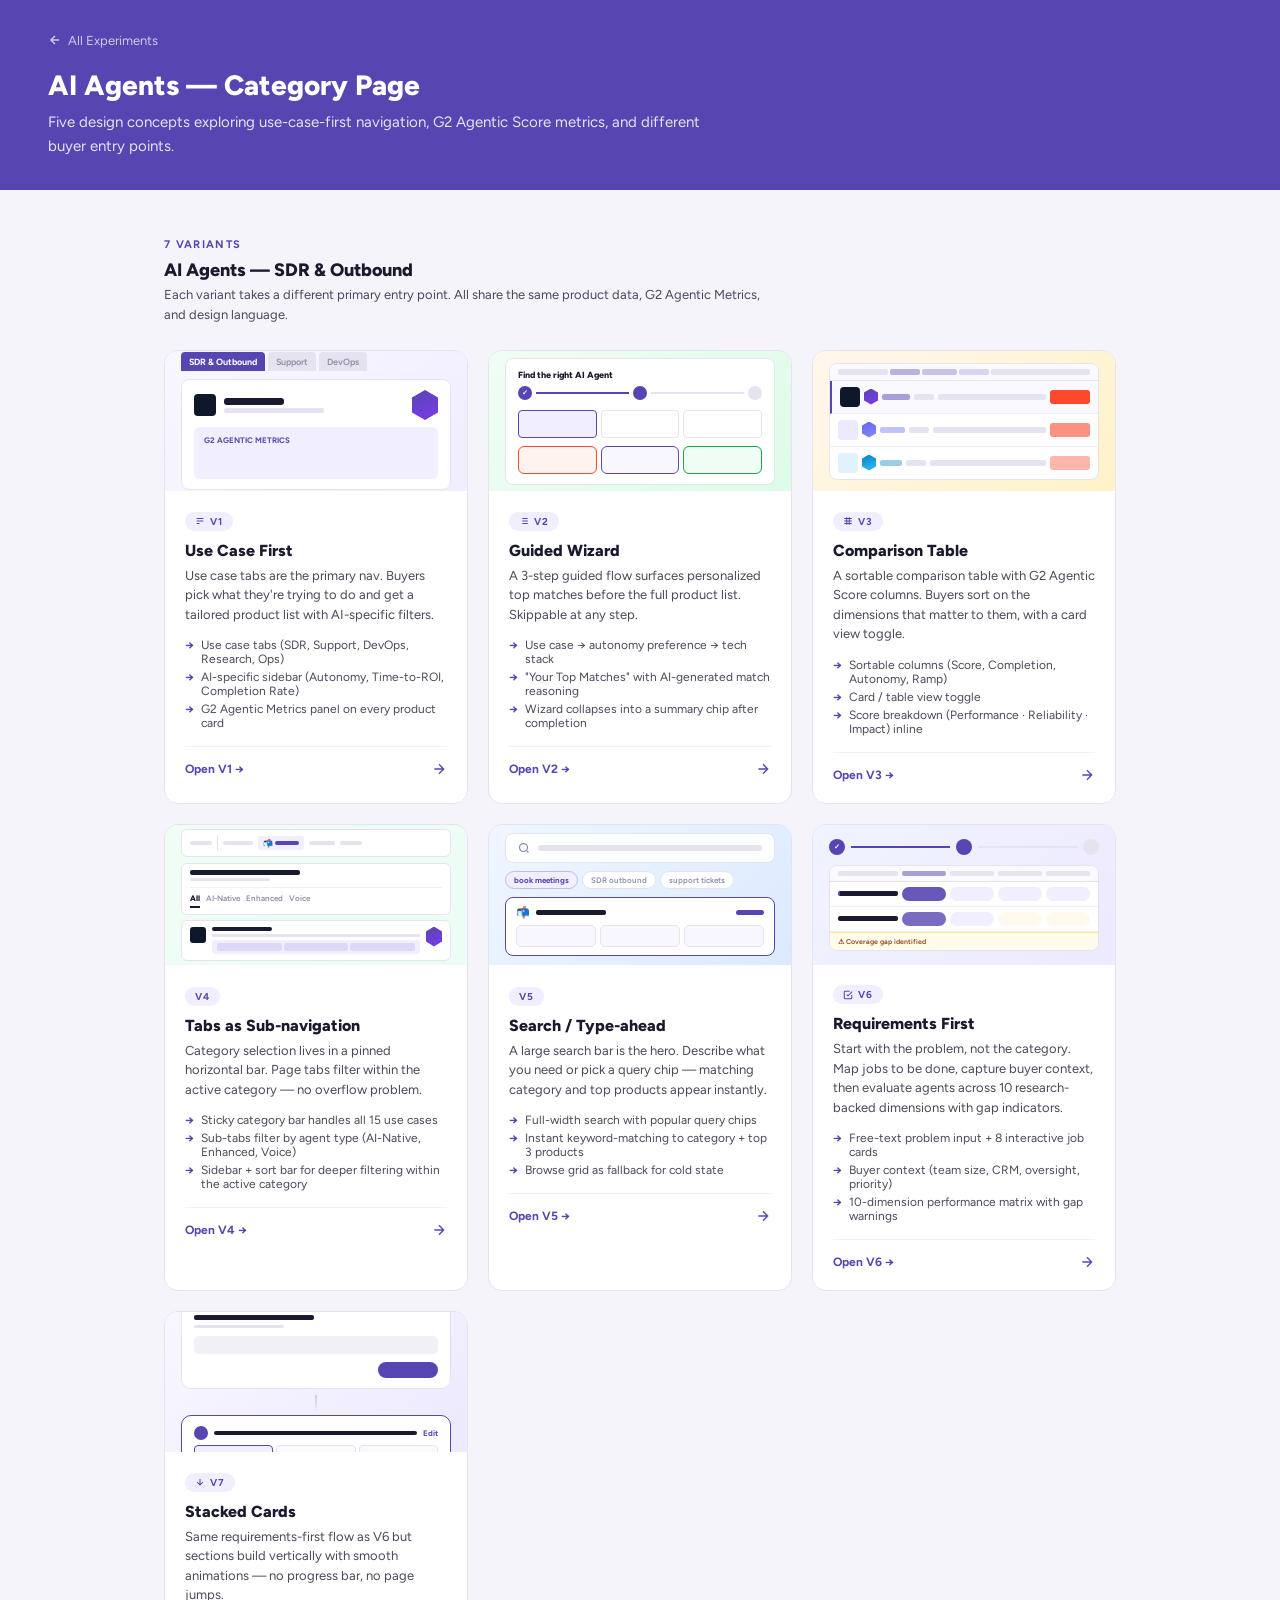
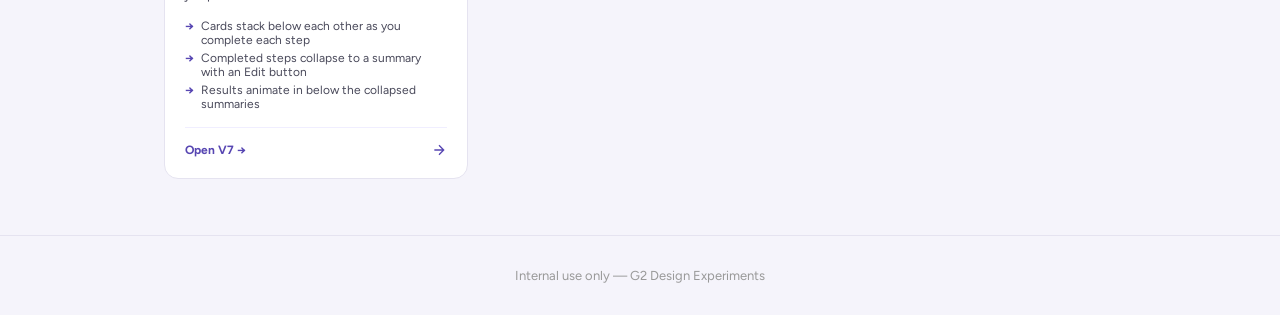
==== commit 4c74a6b0: "Add V7 Stacked Cards — progressive reveal flow replacing progress bar Cards build vertically as the " ====
--- a/ai-agents/index.html
+++ b/ai-agents/index.html
@@ -84,7 +84,7 @@
 
 <main>
 
-  <div class="section-label">6 Variants</div>
+  <div class="section-label">7 Variants</div>
   <div class="section-title">AI Agents — SDR &amp; Outbound</div>
   <p class="section-desc">Each variant takes a different primary entry point. All share the same product data, G2 Agentic Metrics, and design language.</p>
 
@@ -401,6 +401,54 @@
       </div>
     </a>
 
+    <!-- V7 -->
+    <a class="variant-card" href="./v7-stacked.html">
+      <div class="variant-preview" style="background:linear-gradient(135deg,#f8f7ff,#ede9fe);">
+        <div style="width:100%;">
+          <!-- Stacked cards mock -->
+          <div style="background:white;border:1.5px solid #e5e3f0;border-radius:10px;padding:10px 12px;margin-bottom:6px;">
+            <div style="font-size:8px;font-weight:700;color:#9b9ab0;text-transform:uppercase;margin-bottom:4px;">Step 1 of 3</div>
+            <div style="height:5px;background:#1a1a2e;border-radius:2px;width:120px;margin-bottom:5px;"></div>
+            <div style="height:3px;background:#e5e3f0;border-radius:2px;width:90px;margin-bottom:8px;"></div>
+            <div style="background:#f0f1f6;border-radius:5px;height:18px;margin-bottom:8px;"></div>
+            <div style="display:flex;justify-content:flex-end;">
+              <div style="background:#5746b2;border-radius:20px;height:16px;width:60px;"></div>
+            </div>
+          </div>
+          <div style="width:2px;height:14px;background:linear-gradient(to bottom,#c4bbf0,#e5e3f0);margin:0 auto;border-radius:2px;opacity:0.8;"></div>
+          <div style="background:white;border:1.5px solid #5746b2;border-radius:10px;padding:10px 12px;margin-top:6px;">
+            <div style="display:flex;align-items:center;gap:6px;margin-bottom:5px;">
+              <div style="width:14px;height:14px;border-radius:50%;background:#5746b2;"></div>
+              <div style="height:4px;background:#1a1a2e;border-radius:2px;flex:1;"></div>
+              <div style="font-size:8px;color:#5746b2;font-weight:700;">Edit</div>
+            </div>
+            <div style="display:grid;grid-template-columns:repeat(3,1fr);gap:3px;">
+              <div style="background:#f0eeff;border:1px solid #5746b2;border-radius:4px;height:18px;"></div>
+              <div style="background:#faf9ff;border:1px solid #e5e3f0;border-radius:4px;height:18px;"></div>
+              <div style="background:#faf9ff;border:1px solid #e5e3f0;border-radius:4px;height:18px;"></div>
+            </div>
+          </div>
+        </div>
+      </div>
+      <div class="variant-body">
+        <div class="variant-tag">
+          <svg width="10" height="10" viewBox="0 0 24 24" fill="none" stroke="currentColor" stroke-width="2.5"><path d="M12 5v14M5 12l7 7 7-7"/></svg>
+          V7
+        </div>
+        <div class="variant-title">Stacked Cards</div>
+        <div class="variant-desc">Same requirements-first flow as V6 but sections build vertically with smooth animations — no progress bar, no page jumps.</div>
+        <ul class="variant-features">
+          <li>Cards stack below each other as you complete each step</li>
+          <li>Completed steps collapse to a summary with an Edit button</li>
+          <li>Results animate in below the collapsed summaries</li>
+        </ul>
+        <div class="variant-cta">
+          <span>Open V7 →</span>
+          <svg width="16" height="16" viewBox="0 0 24 24" fill="none" stroke="currentColor" stroke-width="2"><path d="M5 12h14M12 5l7 7-7 7"/></svg>
+        </div>
+      </div>
+    </a>
+
   </div>
 
 </main>
